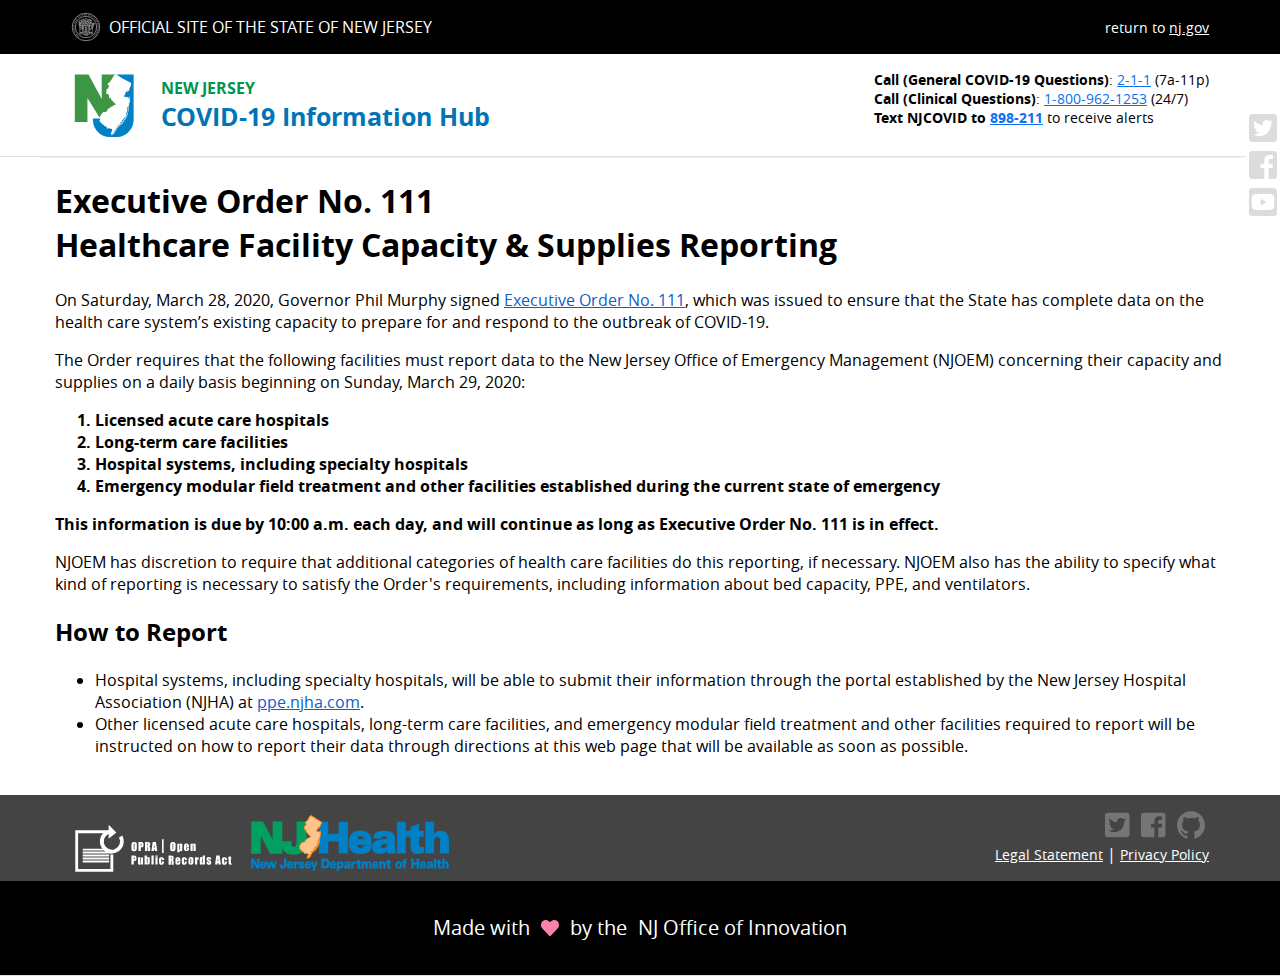
==== docs/index.html @ 1bf42540 "kill ga" ====
<!DOCTYPE html>
<html lang="en" dir="ltr">

<head>
  <meta charset="utf-8" />
  <meta http-equiv="Content-Type" content="text/html; charset=utf-8" />
  <meta http-equiv="X-UA-Compatible" content="IE=edge">
  <meta name="viewport" content="minimum-scale=1, initial-scale=1, width=device-width, shrink-to-fit=no, minimal-ui" />
  <meta name="Description"
    content="Details on Executive Order No. 111, helping ensure that complete data on the New Jersey health care system’s existing capacity to prepare for and respond to the outbreak of COVID-19." />
  <title>COVID-19 Data Reporting Requirements</title>

  <link rel="stylesheet" href="header-footer.css" />
  <style>
    @font-face {
      font-family: Open Sans;
      src: url(fonts/opensans-regular-webfont.6b75153a.woff) format("woff");
      font-weight: 400;
      font-style: normal;
    }

    @font-face {
      font-family: Open Sans;
      src: url(fonts/opensans-bold-webfont.58cd91c3.woff) format("woff");
      font-weight: 700;
      font-style: normal;
    }

    @font-face {
      font-family: Open Sans;
      src: url(fonts/opensans-semibold-webfont.0f19417c.woff) format("woff");
      font-weight: 600;
      font-style: normal;
    }

    html,
    body {
      margin: 0;
      padding: 0;
    }

    .wrapper {
      display: flex;
      flex-flow: column;
    }

    main {
      flex: 1;
      border-top: 1px solid #eee;
      font-family: "Open Sans";
    }

    main a {
      color: #0c5ecb;
    }

    .l-container {
      margin-left: auto;
      margin-right: auto;
      padding-left: 1rem;
      padding-right: 1rem;
      width: 100%;
    }

    @media (min-width: 48rem) {
      .l-container {
        width: 48rem;
        padding-left: 1rem;
        padding-right: 1rem;
      }
    }

    @media (min-width: 62rem) {
      .l-container {
        width: 62rem;
        padding-left: 1rem;
        padding-right: 1rem;
      }
    }

    @media (min-width: 75rem) {
      .l-container {
        width: 73.125rem;
        padding-left: 1rem;
        padding-right: 1rem;
      }
    }

    .state-seal {
      height: 40px;
      margin: -5px;
    }
  </style>
  <link rel="apple-touch-icon" sizes="180x180" href="/apple-touch-icon.png">
  <link rel="icon" type="image/png" sizes="32x32" href="/favicon-32x32.png">
  <link rel="icon" type="image/png" sizes="16x16" href="/favicon-16x16.png">
  <link rel="manifest" href="/site.webmanifest">
</head>

<body>

  <div class="wrapper">
    <div class="covid19-header-footer">
      <div class="Header" data-ya-scope="header">
        <div class="Header-wrapper">
          <div class="Header-topRowWrapper">
            <div class="Header-topRow l-container">
              <div class="Header-official">
                <svg class="state-seal" viewBox="0 0 48 48">
                  <path
                    d="M18.344 17.537c-.764.228-.843.946-.684 1.277.16.33 0 .57 0 .57-.737.221-.944 1.1-1.03 1.608 0 0-.153.543-.294.11-.135-.415-.177-.964-.047-1.188 0 0 .226-.046.25-.17.023-.123.129-.4-.018-.64-.147-.242-.552-.003-.732.724-.157.637-.156 1.938.375 2.805 0 0 .234.243.397-.09M16.425 21.257s.244 1.234.08 1.851"
                    fill="none" stroke="#999999" strokeWidth="0.4" strokeLinecap="round" strokeLinejoin="round"
                    strokeMiterlimit="10" />
                  <path
                    d="M16.164 22.633s-.086.58.226.946c0 0 .463.436.71-.596.084-.355.164-.608.164-.608l.114-.674c-.377-.68 0-1.03 0-1.03M18.344 17.537c.764.228.844.946.684 1.277-.16.33 0 .57 0 .57.738.221.944 1.1 1.03 1.608 0 0 .045.66.375.798 0 0-.38.402-.392.897-.013.495-.094.983-.094.983"
                    fill="none" stroke="#999999" strokeWidth="0.4" strokeLinecap="round" strokeLinejoin="round"
                    strokeMiterlimit="10" />
                  <path
                    d="M19.226 20.671s.313.29.084.856c0 0 .247.584.253.8.005.218.077.508.196.735s.284.977.274 1.163c-.01.187.032.362 0 .61-.03.249.041.495-.052.773-.093.277-.046.427-.03.644.015.217-.099.92-.099.92L18.83 24.75c-.146 1.027-2.16 2.795-2.16 2.795l-.109-.53s.127-.428.065-1.027c-.062-.6.042-.638.042-.638s.018-.621-.107-.906c-.124-.285.045-.774.045-.774"
                    fill="none" stroke="#999999" strokeWidth="0.4" strokeLinecap="round" strokeLinejoin="round"
                    strokeMiterlimit="10" />
                  <path
                    d="M16.561 24.388s.53-.398.854-.312c0 0-.073.101.06.15s.538.137.703 0 .18-.022.511 0c.332.023.418.035.564-.044.146-.08.64-.127.788.318M19.716 30.707c.208-.016.373-.184.426-.158.081.04-.13-.487-.146-.909-.016-.422-.144-2.467-.144-2.467M16.67 27.545s-.046 1.09-.109 1.511c-.062.422.157.706.157.706s-.17.584-.122.746c.049.163.544.033.698.26.154.227.73-.203 1.103-.065M17.258 22.557h2.313M19.175 19.44s-.292.886-.763 1.177c0 0-.567-.194-.97-1.14M17.711 18.954c.425.648.85.648 1.274 0M20.433 21.79s.678.053 1.14 0c.463-.053 1.17.226 1.387.38"
                    fill="none" stroke="#999999" strokeWidth="0.4" strokeLinecap="round" strokeLinejoin="round"
                    strokeMiterlimit="10" />
                  <ellipse cx="24.119" cy="18.954" rx="1.133" ry="1.093" fill="none" stroke="#999999" strokeWidth="0.4"
                    strokeLinecap="round" strokeLinejoin="round" strokeMiterlimit="10" />
                  <path
                    d="M23.52 19.882v.361s-1.117.263-1.244.517.055.553.526.58c0 0 .227.43.553.376 0 0 .688.148.764.377 0 0 .678-.35.83-.372 0 0 .51.062.582-.38.471-.028.652-.327.525-.58-.126-.255-1.243-.518-1.243-.518v-.361M25.637 17.75c-.29-.174-1.393-.821-2.836 0 0 0-.058-.719.488-1.121.546-.403.83-.738.83-.738"
                    fill="none" stroke="#999999" strokeWidth="0.4" strokeLinecap="round" strokeLinejoin="round"
                    strokeMiterlimit="10" />
                  <path
                    d="M24.487 15.661s-.364.297-.92.134l-.67.259s-.22.153-.403.096c-.182-.058-.287-.163-.383-.26-.096-.095-.096-.43.24-.622.335-.192.977-.872.977-.872l-.342-.124s.288-.115.473-.115.271-.364.271-.364l.389.22s.732-.173 1.24.383.498.201.498.201.144.23.01.355.266.613.229.939c-.038.326-.13.594.002.604l-.222.258s-.34.864.222 1.262M30.063 17.54c-.77.143-.846.77-.784 1.07.061.3.211.56 0 .852-.212.293-.518.498-.518.498s-.384.219-.486 1.278c0 0-.08.65-.387.614s-1.321-.087-1.677-.007c-.366.082-.676.248-.676.248M30.063 17.54c.77.143.845.77.784 1.07-.062.3-.212.56 0 .852.21.293.518.498.518.498s.386.208.458.38c0 0-.006.496.1.885.108.388-.953 2.53-.579 3.794 0 0-.29-.94.46-1.825s1.6-1.774 1.518-3.312l-1.5.457M29.055 20.96s-.321.395 0 .946v.51l-.697 1.04M28.357 30.729c-.18-.01-.5-.403-.66-.333 0 0-.06-.16.1-.32s.2-.19.26-.531c.06-.34.411-1.813.411-1.813"
                    fill="none" stroke="#999999" strokeWidth="0.4" strokeLinecap="round" strokeLinejoin="round"
                    strokeMiterlimit="10" />
                  <path
                    d="M28.066 21.783s.402 1.162.292 1.673c0 0-.263.53-.137.971s.156.992.156.992-.18.39.041.941c.22.55-.08.972.05 1.372 0 0 .982-.318 1.673-2.592 0 0 .1-.13.33 0 .23.128.491.098.491.098s.12.521.38.591c.261.07.411.491.411.611s.24.621.15 1.062-.17.26-.16.71-.22.612-.34 1.103c-.12.49-.26.72-.13.981s.26.46-.07.45c-.331-.01-.491-.109-.702.001-.21.11-.32-.23-.861-.06M31.108 22.455l.32.613M29.184 19.58s.155.416.922.95c0 0 .497-.146.863-.918M33.192 21.042l.381.111s.272-.312.352-.944c.08-.632.072-.744-.048-.824-.12-.08-.368-.048-.608 0s-.16.096-.512.04-.832.12-.92.328c-.088.208-.316.302-.316.302M32.95 19.45s.367.192.372.432"
                    fill="none" stroke="#999999" strokeWidth="0.4" strokeLinecap="round" strokeLinejoin="round"
                    strokeMiterlimit="10" />
                  <path
                    d="M32.478 22.379s.129.344.054.69-.648 1.406-.657 1.725c-.01.319.094.816-.047.957s-.247.263-.247.263M31.344 25.019s.079.622-.127.733M29.055 22.416s.17.081.484.039c.313-.043.241-.014.538.012.296.026 1.031-.088 1.031-.088v-.51c.321-.551 0-.946 0-.946M29.375 19.007c.446.582.904.598 1.374 0M24.1 31.085c0-.261 2.268-.923 3-1.857.733-.933.538-2.28 0-3.777-.537-1.498.419-2.605.419-2.605l-.836-.753s-1.348.547-2.564 0c0 0-1.368.647-2.603 0l-.836.753s.955 1.107.418 2.605c-.537 1.498-.733 2.844 0 3.777.733.934 3.001 1.596 3.001 1.857M20.038 22.762l.962-.205M27.049 22.423l1.25.204"
                    fill="none" stroke="#999999" strokeWidth="0.4" strokeLinecap="round" strokeLinejoin="round"
                    strokeMiterlimit="10" />
                  <g fill="none" stroke="#999999" strokeWidth="0.4" strokeLinecap="round" strokeLinejoin="round"
                    strokeMiterlimit="10">
                    <path
                      d="M27.115 15.098s-.27.5.233.562M27.013 16.497s.33.385.073.614M25.637 17.75s1.27 1.03 2.83.072c1.559-.96 1.606-2.176 2.152-1.955.53.214-.168.754.13.988" />
                    <path
                      d="M29.026 17.418s1.209-1.101.232-2.27c-.867-1.036-2.484-.278-2.484.693 0 0-.078.819.79.858.87.04.359-.883.963-.878M29.258 15.149s-.123-.463.193-.497M29.405 16.928s.209-.473-.22-.695M28.466 17.822s.27-.326.14-.663M26.698 18.196s.806.107.82 1.032c.016.924-.706 1.107-1.085.757s-.575-.072-.554.07M27.52 19.336s.144.52.686.04M27.368 19.816s-.205.18-.301-.097" />
                  </g>
                  <g fill="none" stroke="#999999" strokeWidth="0.4" strokeLinecap="round" strokeLinejoin="round"
                    strokeMiterlimit="10">
                    <path
                      d="M21.347 15.065s.269.5-.233.562M21.449 16.464s-.33.385-.073.614M22.825 17.717s-1.27 1.03-2.83.071c-1.56-.959-1.607-2.175-2.152-1.954-.53.214.167.754-.13.988" />
                    <path
                      d="M19.435 17.385s-1.208-1.101-.232-2.27c.867-1.036 2.485-.278 2.485.693 0 0 .077.819-.791.858s-.358-.883-.962-.878M19.203 15.116s.123-.463-.193-.498M19.056 16.895s-.208-.473.22-.695M19.995 17.788s-.27-.325-.14-.663M21.883 18.108s-.926.162-.94 1.087.706 1.107 1.085.757c.38-.35.576-.072.554.07M20.942 19.303s-.144.52-.686.04M21.094 19.783s.204.18.3-.097" />
                  </g>
                  <path
                    d="M23.5 32.163c-3.743-2.668-7.156-.957-7.39-.797 0 0 .183.368.44.656.258.288.361.644.361.644s2.522-1.496 5.826.588l.762-1.09zM24.78 32.163c3.743-2.668 7.156-.957 7.39-.797 0 0-.183.368-.44.656-.258.288-.361.644-.361.644s-2.522-1.496-5.826.588l-.762-1.09zM23.298 32.451a1.995 1.995 0 0 0 1.684 0"
                    fill="none" stroke="#999999" strokeWidth="0.4" strokeLinecap="round" strokeLinejoin="round"
                    strokeMiterlimit="10" />
                  <path
                    d="M22.08 32.88s-.167.893 1.269 1.217c1.436.324 3.196-.378 2.942-1.218M16.314 18.954l-.078-.574s.468-.376.624-.52c.157-.144-.125-.26-.265-.526s-.033-.398-.08-.602c-.045-.203-.373-.515-.537-.07-.164.445-.281.7-.406 1.1-.125.4-.086.946.086 1.024.289.133.597-.266.597-.266"
                    fill="none" stroke="#999999" strokeWidth="0.4" strokeLinecap="round" strokeLinejoin="round"
                    strokeMiterlimit="10" />
                  <g fill="none" stroke="#999999" strokeWidth="0.4" strokeLinecap="round" strokeLinejoin="round"
                    strokeMiterlimit="10">
                    <path d="M22.608 23.97s1.216.296 2.443.291M23.543 23.858l-.736.98h2.124s.223-1.175.843-1.43" />
                  </g>
                  <g fill="none" stroke="#999999" strokeWidth="0.4" strokeLinecap="round" strokeLinejoin="round"
                    strokeMiterlimit="10">
                    <path d="M22.608 26.305s1.216.296 2.443.291M23.543 26.193l-.736.98h2.124s.223-1.175.843-1.43" />
                  </g>
                  <g fill="none" stroke="#999999" strokeWidth="0.4" strokeLinecap="round" strokeLinejoin="round"
                    strokeMiterlimit="10">
                    <path d="M22.608 28.64s1.216.296 2.443.291M23.543 28.528l-.736.98h2.124s.223-1.175.843-1.43" />
                  </g>
                  <circle cx="24" cy="24" r="16.524" fill="none" stroke="#999999" strokeWidth="0.5"
                    strokeLinecap="round" strokeLinejoin="round" strokeMiterlimit="10" />
                  <g fill="#999999">
                    <path
                      d="M15.058 36.494l.117.086c.07.05.126.08.17.09.043.01.093 0 .148-.028a.546.546 0 0 0 .158-.129l.115.085-.292.394-1.384-1.025.291-.393.115.085c-.056.122-.079.217-.067.283.012.065.061.13.148.195l.12.088.723-.977c.047-.064.069-.116.065-.157-.003-.04-.038-.086-.107-.136l-.036-.027.084-.113.764.565-.084.114-.032-.025c-.07-.05-.124-.072-.164-.061-.04.01-.082.046-.128.108l-.724.978zM13.809 34.485l.338-.332c.057-.056.087-.105.09-.146s-.03-.094-.095-.16l.1-.098.629.64-.1.099c-.064-.065-.116-.098-.158-.1-.04 0-.092.028-.151.086l-.727.713c-.058.057-.088.106-.09.147 0 .04.032.094.097.162l-.1.098-.629-.64.101-.099c.063.063.115.096.156.097.041 0 .091-.029.15-.086l.276-.27-.496-.506-.275.27c-.057.057-.086.105-.09.146-.002.041.029.094.093.159l-.102.098-.626-.64.1-.098c.065.065.117.1.158.101s.092-.027.152-.086l.727-.712c.059-.058.089-.108.09-.149 0-.04-.033-.095-.098-.162l.1-.099.627.64-.1.099c-.063-.064-.114-.095-.155-.095-.041.001-.091.03-.149.086l-.338.332.495.505zM12.198 32.622l.345-.248c.066-.048.107-.082.121-.105s.017-.055.007-.097a.52.52 0 0 0-.088-.165.548.548 0 0 0-.179-.176.374.374 0 0 0-.203-.03.81.81 0 0 0-.235.057l-.083-.115.465-.32.92 1.277-.115.083-.018-.027c-.05-.069-.096-.104-.137-.107-.04-.002-.092.019-.154.063l-.83.597c-.063.046-.1.089-.11.128-.009.04.01.094.06.162l.018.026-.112.08-.856-1.19.347-.281.083.115a.76.76 0 0 0-.101.178c-.02.053-.025.096-.018.129s.034.08.078.141l.188.261.482-.347-.093-.13c-.045-.061-.086-.094-.124-.097-.038-.004-.092.017-.163.064l-.084-.116.474-.34.084.116-.02.012c-.04.03-.07.064-.09.104s-.005.094.044.164l.097.134zM10.707 29.67l-.128.056-.325-.738.128-.056c.036.054.07.085.102.092s.087-.006.164-.04l.33-.146.024.062c.034.076.11.197.23.363.087.118.149.222.188.31.105.239.11.469.016.686a.871.871 0 0 1-.462.47.906.906 0 0 1-.692.025.841.841 0 0 1-.503-.471.813.813 0 0 1-.038-.575.54.54 0 0 0-.185.026l-.054-.124.544-.257.056.127c-.233.198-.298.412-.196.645.061.137.158.22.292.248.133.027.319-.012.558-.118.169-.074.292-.14.37-.2a.39.39 0 0 0 .149-.214.405.405 0 0 0-.033-.267c-.038-.086-.088-.15-.15-.19s-.147-.036-.257.012l-.058.026c-.092.04-.115.123-.07.247zM9.99 27.95l.394-.104c.076-.02.126-.047.148-.08s.024-.093.003-.174l-.008-.029.136-.036.237.897-.136.036-.009-.033c-.022-.084-.051-.134-.089-.15-.037-.018-.092-.016-.167.004l-.985.26c-.076.02-.125.046-.148.08s-.024.092-.002.173l.008.034-.136.036-.178-.668-.04-.15c-.04-.147-.063-.256-.071-.328s-.003-.144.017-.22a.428.428 0 0 1 .305-.309c.198-.053.363.023.495.229.022-.07.115-.194.28-.373.127-.138.2-.232.221-.283.02-.05.024-.1.011-.15l.136-.035.138.52a3.652 3.652 0 0 1-.36.377c-.099.096-.162.161-.189.196a.189.189 0 0 0-.043.097c-.002.03.009.09.032.183zm-.15.04a.942.942 0 0 0-.099-.274.234.234 0 0 0-.13-.088.408.408 0 0 0-.205.01c-.117.031-.19.08-.221.148-.03.066-.028.168.008.302.005.018.01.04.019.068l.628-.166zM9.493 25.783l.422-.048a.564.564 0 0 0 .157-.031c.024-.013.042-.04.054-.082a.525.525 0 0 0 .003-.187.558.558 0 0 0-.07-.242.387.387 0 0 0-.162-.125.805.805 0 0 0-.233-.065l-.016-.141.562-.052.178 1.565-.14.015-.004-.031c-.01-.085-.031-.139-.066-.161-.034-.022-.09-.029-.167-.02l-1.014.114c-.078.01-.131.029-.158.06-.028.03-.037.086-.028.169l.004.031-.138.016-.165-1.457.44-.075.016.141a.696.696 0 0 0-.175.106c-.043.036-.069.07-.078.103s-.01.087-.001.162l.036.32.59-.068-.018-.159c-.008-.075-.028-.124-.06-.145-.031-.022-.09-.03-.174-.024l-.016-.142.58-.066.017.143h-.025a.3.3 0 0 0-.129.047c-.037.025-.05.08-.04.165l.018.164zM9.738 24.123l.084.034c.06.025.102.038.126.038.042 0 .07-.013.088-.04s.026-.073.027-.137l.141.003-.011.57-.141-.004c.002-.108-.088-.2-.271-.279l-1.324-.557.004-.148 1.343-.512c.133-.05.214-.097.241-.14a.234.234 0 0 0 .043-.123l.14.003-.017.854-.14-.003c.001-.077-.006-.125-.02-.143a.067.067 0 0 0-.056-.03.194.194 0 0 0-.08.022l-.04.015-.127.047-.01.53zm-.145-.058l.008-.418-.518.204.51.214zM8.779 21.918l-.022.144a.48.48 0 0 0 0 .192.226.226 0 0 0 .093.119c.051.035.114.061.188.079l-.021.141-.485-.073.258-1.704.484.074-.021.142c-.135.007-.228.031-.282.073-.052.041-.087.115-.103.222l-.022.146 1.202.182c.078.012.134.007.17-.015.033-.021.057-.075.07-.159l.007-.044.139.02-.142.941-.14-.02.006-.042c.013-.085.006-.142-.021-.172s-.08-.052-.156-.063l-1.202-.183zM10.784 19.9l-.555-.197.052-.144c.18.02.319.002.418-.053a.405.405 0 0 0 .2-.22.234.234 0 0 0-.003-.185.207.207 0 0 0-.122-.112c-.039-.014-.082-.016-.13-.004s-.114.057-.196.135a4.487 4.487 0 0 1-.335.301.48.48 0 0 1-.471.072.47.47 0 0 1-.292-.273.53.53 0 0 1-.01-.395.518.518 0 0 1 .263-.302.348.348 0 0 0-.096-.08l.05-.137.477.171-.047.135a.565.565 0 0 0-.311.042.33.33 0 0 0-.184.19.224.224 0 0 0 0 .168c.021.05.059.084.111.103.04.014.083.015.126.005a.311.311 0 0 0 .12-.067c.038-.032.11-.103.22-.213.097-.098.178-.168.242-.209a.506.506 0 0 1 .448-.047.492.492 0 0 1 .3.287c.058.14.06.283.008.43-.03.083-.077.16-.14.227s-.134.115-.209.141c.03.032.068.061.117.088l-.051.144zM10.91 17.493l.38.192a.553.553 0 0 0 .148.06c.027.003.056-.01.09-.038a.526.526 0 0 0 .106-.155c.05-.1.075-.18.075-.24a.382.382 0 0 0-.067-.193.79.79 0 0 0-.16-.183l.065-.127.498.267-.713 1.402-.126-.063.015-.029c.039-.076.05-.133.033-.17-.017-.038-.06-.074-.128-.108l-.91-.463c-.07-.036-.125-.049-.164-.039s-.079.052-.117.127l-.014.028-.123-.063.664-1.307.409.18-.065.126c-.08-.012-.149-.015-.204-.008s-.096.021-.122.044a.476.476 0 0 0-.09.134l-.146.287.53.268.072-.142c.035-.068.045-.12.03-.154-.014-.036-.058-.075-.132-.116l.065-.128.52.265-.065.128a.286.286 0 0 0-.154-.045c-.044.001-.086.04-.125.115l-.075.148zM12.035 16.233l.052.076a.442.442 0 0 0 .084.102c.034.023.066.028.095.014a.28.28 0 0 0 .099-.098l.115.08-.323.468-.116-.08c.061-.09.037-.217-.072-.382l-.795-1.196.085-.122 1.402.316c.14.032.232.037.278.016a.23.23 0 0 0 .104-.079l.116.08-.487.702-.116-.08c.044-.063.065-.106.064-.13a.068.068 0 0 0-.03-.055.195.195 0 0 0-.08-.027l-.041-.01-.132-.03-.302.435zm-.088-.128l.238-.343-.545-.117.307.46zM13.896 13.76l.42.389-1.055 1.163-.104-.095.017-.018c.058-.065.084-.116.078-.157-.007-.04-.038-.086-.095-.138l-.755-.684c-.058-.052-.108-.08-.149-.08-.04 0-.09.03-.146.092l-.017.019-.104-.095.62-.684.104.095-.023.025c-.058.064-.084.117-.078.157.007.04.038.086.095.138l.728.66c.055.05.094.079.117.088.023.01.053.007.09-.008a.474.474 0 0 0 .146-.122c.102-.112.149-.22.143-.327a.6.6 0 0 0-.124-.317l.092-.102zM14.627 12.689c-.091-.125-.145-.272-.161-.442s.014-.328.092-.471.185-.266.322-.364c.245-.178.489-.246.73-.206a.88.88 0 0 1 .588.369.852.852 0 0 1 .156.654c-.037.242-.175.45-.415.622-.164.12-.333.19-.51.211a.742.742 0 0 1-.47-.084 1.02 1.02 0 0 1-.332-.289zm.421-.322c.156.215.297.348.423.401.126.054.247.04.36-.044a.377.377 0 0 0 .174-.324c-.002-.13-.082-.305-.24-.522-.144-.199-.28-.327-.407-.383-.128-.057-.253-.041-.377.048a.355.355 0 0 0-.161.327c.008.132.084.298.228.497zM17.218 11.052l.218.417c.036.07.074.112.112.126.039.016.095.003.171-.037l.032-.016.065.125-.821.43-.065-.125.022-.012c.076-.04.118-.08.126-.12.008-.04-.005-.093-.042-.162l-.473-.904c-.036-.07-.074-.112-.112-.127-.038-.016-.094-.003-.168.035l-.027.015-.064-.123 1.278-.67.222.4-.127.066a.626.626 0 0 0-.16-.13c-.051-.028-.096-.04-.134-.036s-.09.022-.155.056l-.246.13.276.526.12-.064c.058-.03.09-.062.1-.099.01-.035-.003-.092-.038-.17l.126-.067.275.525-.126.065c-.047-.08-.088-.126-.124-.14-.036-.014-.084-.006-.143.025l-.118.061zM19.436 9.329l-.139.04c-.083.025-.141.051-.175.08s-.056.076-.067.136-.008.13.008.204l-.137.04-.139-.47 1.653-.485.138.47-.137.04c-.064-.119-.125-.194-.185-.224s-.142-.03-.245 0l-.143.042.343 1.167c.023.075.051.124.085.146.034.022.092.02.174-.004l.043-.011.04.134-.913.269-.04-.136.04-.01c.083-.025.132-.056.148-.094.015-.038.013-.094-.009-.167l-.343-1.167zM21.792 9.544l.06.47c.01.08.03.133.062.16.032.026.093.033.185.022l.017.14-.89.113-.018-.14c.09-.012.148-.033.175-.065.025-.033.033-.09.023-.173l-.128-1.01c-.01-.081-.032-.134-.064-.16-.032-.025-.094-.032-.187-.02l-.018-.14.89-.114.018.14c-.089.012-.146.033-.171.067-.026.032-.033.088-.023.17l.05.383.7-.089-.048-.382c-.01-.08-.03-.132-.062-.16-.031-.026-.092-.034-.182-.022l-.017-.14.888-.113.018.14c-.091.011-.15.033-.176.064-.026.031-.034.09-.023.174l.128 1.01c.01.08.032.134.064.16s.095.032.188.02l.018.14-.888.112-.018-.14c.088-.01.145-.033.169-.066.024-.032.031-.09.021-.17l-.06-.47-.701.09zM24.257 9.387l-.01.425c-.003.082 0 .135.01.16s.032.046.072.064a.54.54 0 0 0 .185.03c.113.002.196-.01.25-.036s.102-.074.145-.144a.79.79 0 0 0 .097-.222l.142.004-.026.564-1.573-.04.003-.14h.032c.085.002.141-.012.168-.044.027-.03.04-.085.043-.162l.026-1.02c.002-.078-.01-.133-.037-.165-.025-.032-.08-.048-.164-.05l-.031-.001.003-.139 1.466.037.014.447-.142-.004c-.023-.078-.05-.14-.08-.188s-.062-.078-.093-.092-.084-.021-.16-.023l-.32-.008-.016.594.16.004c.076.002.127-.012.153-.04.025-.028.041-.084.046-.168l.144.003-.015.584-.143-.004.002-.024a.293.293 0 0 0-.028-.134c-.02-.04-.072-.062-.158-.064l-.165-.004zM26.337 10.363l.124-.575.149.03c.004.182.04.318.107.41.066.09.148.147.244.168.071.015.133.006.184-.027a.209.209 0 0 0 .081-.266.51.51 0 0 0-.16-.176c-.17-.135-.284-.233-.342-.292s-.099-.127-.125-.205a.479.479 0 0 1-.009-.253.471.471 0 0 1 .233-.324.53.53 0 0 1 .39-.063c.144.03.255.104.335.221a.352.352 0 0 0 .065-.105l.143.031-.107.496-.139-.03c0-.115-.029-.216-.083-.302s-.125-.139-.211-.157a.224.224 0 0 0-.168.021.185.185 0 0 0-.087.124.208.208 0 0 0 .012.125c.017.042.044.08.081.112s.118.095.24.188c.11.084.19.155.239.214a.499.499 0 0 1 .106.437.487.487 0 0 1-.245.336.58.58 0 0 1-.425.064.634.634 0 0 1-.412-.298.49.49 0 0 0-.07.128l-.15-.032zM28.972 9.461l-.136-.048c-.08-.03-.144-.042-.188-.038s-.09.027-.134.07-.083.098-.114.169l-.135-.049.166-.461 1.621.582-.166.462-.135-.049c.02-.134.014-.23-.017-.29-.03-.06-.097-.108-.198-.144l-.14-.051-.41 1.144c-.027.075-.033.131-.018.17s.062.07.142.1l.042.014-.048.133-.894-.321.047-.133.038.014c.082.03.14.033.175.012.035-.02.065-.068.091-.141l.411-1.145zM30.116 11.11l-.068.061a.412.412 0 0 0-.09.098c-.018.036-.019.068-.002.096a.288.288 0 0 0 .111.085l-.064.125-.506-.26.064-.125c.096.05.22.009.369-.121l1.08-.946.132.067-.128 1.433c-.012.141-.005.234.02.277a.238.238 0 0 0 .093.093l-.064.125-.76-.39.063-.125c.07.035.115.05.139.046a.07.07 0 0 0 .05-.038.2.2 0 0 0 .016-.081l.003-.043.014-.135-.472-.241zm.116-.104l.371.19.044-.555-.415.365zM32.511 11.21l-.12-.082a.475.475 0 0 0-.171-.085c-.045-.007-.094.003-.148.034s-.105.074-.153.133l-.118-.08.278-.404 1.418.977-.277.403-.119-.081c.053-.124.072-.219.058-.285-.014-.066-.066-.13-.154-.19l-.123-.085-.69 1.002c-.044.065-.064.117-.06.159.005.04.042.084.112.133l.037.025-.08.116-.783-.54.08-.115.034.023c.07.049.126.067.165.056.04-.011.08-.05.124-.113l.69-1zM33.82 13.175l-.29.313a.56.56 0 0 0-.097.127c-.01.024-.006.056.013.095.019.04.058.088.12.145a.567.567 0 0 0 .21.138c.058.014.126.01.205-.013a.762.762 0 0 0 .218-.104l.105.097-.391.407-1.157-1.067.095-.104.023.022c.063.059.115.084.156.078s.086-.037.139-.094l.692-.75c.053-.057.08-.106.082-.147s-.03-.09-.09-.147l-.024-.021.094-.102 1.078.994-.284.345-.104-.096c.034-.075.055-.14.063-.195s.005-.098-.01-.13a.468.468 0 0 0-.104-.123l-.236-.217-.403.436.118.108c.056.052.103.077.14.072.039-.004.087-.036.147-.096l.106.097-.396.43-.106-.098a.287.287 0 0 0 .084-.136c.013-.043-.013-.094-.075-.151l-.122-.113zM35.423 14.763a.89.89 0 0 1 .444-.155.805.805 0 0 1 .47.098c.143.08.263.188.36.326.175.248.24.492.197.733a.879.879 0 0 1-.376.582.848.848 0 0 1-.656.149c-.241-.04-.447-.181-.618-.422a1.09 1.09 0 0 1-.204-.512.747.747 0 0 1 .09-.47c.08-.137.177-.247.293-.329zm.317.426c-.216.153-.352.292-.406.418s-.042.246.04.36c.084.12.191.179.322.178s.305-.078.524-.233c.2-.142.33-.276.388-.403s.044-.253-.044-.377a.355.355 0 0 0-.324-.166c-.133.007-.3.081-.5.223zM37.029 17.375l-.419.212c-.07.037-.113.074-.128.112-.015.038-.004.094.035.17l.016.033-.126.063-.42-.826.126-.063.012.022c.038.076.078.12.118.127.04.009.094-.004.163-.039l.91-.463c.07-.035.112-.072.128-.11.016-.037.004-.094-.034-.168l-.014-.028.124-.062.654 1.286-.4.217-.066-.128a.602.602 0 0 0 .132-.158.239.239 0 0 0 .037-.134.452.452 0 0 0-.054-.154l-.126-.248-.53.27.061.12c.03.057.062.091.098.1.036.01.093-.001.172-.035l.064.127-.527.268-.065-.127c.081-.046.128-.087.143-.122.014-.036.006-.084-.024-.143l-.06-.12zM38.34 19.472l-.763.21c-.123.034-.195.078-.218.132a.278.278 0 0 0-.006.186l-.135.037-.172-.623.136-.038c.014.053.04.096.077.128a.172.172 0 0 0 .11.05.598.598 0 0 0 .163-.028l.847-.233c.17-.046.232-.149.188-.307l.136-.038.155.56-.765 1.19.607-.167c.182-.051.251-.152.21-.305l.135-.037.164.597-.136.037c-.011-.042-.033-.077-.066-.108s-.069-.046-.108-.05-.093.004-.16.024l-1.274.35-.043-.157.917-1.41zM38.494 22.114l-.422.05a.542.542 0 0 0-.156.034c-.024.011-.042.039-.053.082a.507.507 0 0 0-.002.186.546.546 0 0 0 .07.242c.035.05.09.09.164.124s.153.053.234.062l.017.142-.562.056-.189-1.563.14-.017.004.031c.01.085.033.14.067.16.035.023.09.029.167.02l1.013-.123c.078-.009.131-.03.158-.06.028-.029.037-.085.027-.17l-.004-.03.137-.017.176 1.456-.44.078-.016-.14a.75.75 0 0 0 .174-.108.225.225 0 0 0 .077-.105.45.45 0 0 0 0-.16l-.038-.32-.59.071.019.16c.01.075.03.123.06.145.033.02.09.028.175.021l.017.143-.58.07-.017-.142.024-.002c.05-.006.092-.022.129-.047s.05-.08.04-.165l-.02-.164zM37.77 23.967l1.379-.363c.123-.032.196-.061.22-.088s.039-.07.041-.129l.141.006-.032.784-.14-.006c.003-.093-.024-.141-.08-.144a.427.427 0 0 0-.119.015l-.777.21 1.097.409-.008.196-1.129.39.69.221a.51.51 0 0 0 .124.027c.098.004.15-.05.154-.163l.141.005-.022.551-.14-.006a.192.192 0 0 0-.049-.136c-.035-.04-.141-.088-.32-.147l-1.221-.394.007-.199 1.173-.402-1.139-.432.008-.205zM39.058 27.145l.137.033-.218.906-.136-.034c.021-.09.022-.152.002-.188s-.072-.065-.154-.084l-1.2-.288c-.172-.042-.301-.092-.388-.15s-.149-.147-.185-.267a.821.821 0 0 1 .005-.424.684.684 0 0 1 .144-.304c.065-.07.135-.096.212-.078.054.013.092.045.115.096s.027.105.013.163a.212.212 0 0 1-.074.126.137.137 0 0 1-.123.024.177.177 0 0 1-.052-.023.104.104 0 0 0-.028-.013c-.038-.009-.064.018-.08.08a.155.155 0 0 0 .058.17c.055.043.18.088.375.135l1.313.315c.077.019.133.019.17 0 .036-.018.064-.069.084-.151l.01-.044zM37.789 28.857l-.4-.145a.586.586 0 0 0-.155-.04c-.026 0-.055.016-.084.05a.52.52 0 0 0-.086.165c-.038.106-.053.188-.045.247s.038.121.09.184a.783.783 0 0 0 .18.162l-.048.134-.527-.203.535-1.48.133.047-.011.03c-.03.08-.033.138-.012.173s.068.066.14.092l.96.348c.074.026.13.032.168.017s.072-.06.1-.14l.011-.03.13.047-.499 1.38-.427-.128.048-.134a.74.74 0 0 0 .204-.016.233.233 0 0 0 .116-.059.47.47 0 0 0 .073-.144l.109-.303-.559-.201-.054.15c-.026.071-.03.124-.011.157s.067.066.145.098l-.048.135-.55-.198.05-.135.022.009c.046.016.09.022.135.016s.081-.05.11-.13l.057-.155zM36.933 30.68l-.359-.194c-.069-.037-.124-.05-.164-.042s-.08.05-.12.125l-.014.026-.124-.066.44-.818.124.067-.016.03c-.041.076-.054.133-.038.171s.058.075.125.111l.897.483c.07.037.124.05.164.042s.08-.051.12-.124l.016-.03.124.066-.326.608-.072.138c-.073.135-.13.23-.173.288s-.097.108-.163.15a.426.426 0 0 1-.434.017c-.18-.098-.249-.266-.205-.506-.064.036-.217.064-.459.081-.187.015-.306.032-.355.056a.23.23 0 0 0-.11.101l-.124-.066.255-.475a3.66 3.66 0 0 1 .52-.029c.138-.002.228-.007.272-.014.043-.007.076-.021.098-.042s.055-.072.101-.155zm.137.072a.912.912 0 0 0-.115.268c-.006.053.005.104.035.152s.082.094.157.134c.106.057.194.071.262.043.068-.028.135-.103.201-.226.008-.016.02-.037.032-.063l-.572-.308zM35.533 31.642l.477.347-.09.123c-.167-.07-.306-.092-.416-.068a.408.408 0 0 0-.253.156.239.239 0 0 0-.05.178c.01.061.038.108.085.143a.229.229 0 0 0 .125.04.511.511 0 0 0 .225-.075c.194-.1.33-.166.406-.194a.52.52 0 0 1 .238-.032.47.47 0 0 1 .235.094c.12.087.187.202.203.344a.534.534 0 0 1-.1.384.52.52 0 0 1-.339.214c.01.03.034.064.07.103l-.086.118-.41-.298.083-.115c.106.046.21.06.31.046s.177-.058.23-.13c.038-.054.055-.108.048-.162s-.033-.097-.078-.129c-.036-.025-.075-.039-.12-.04s-.09.009-.134.03-.135.068-.27.143c-.121.066-.219.11-.292.132a.503.503 0 0 1-.442-.08c-.124-.09-.193-.21-.209-.36s.023-.29.114-.416a.65.65 0 0 1 .198-.178.541.541 0 0 1 .24-.078.473.473 0 0 0-.087-.116l.09-.124zM34.731 33.921l-.31-.29a.575.575 0 0 0-.125-.1c-.025-.01-.057-.006-.097.012a.513.513 0 0 0-.145.118c-.077.082-.123.152-.14.21s-.012.126.01.204c.023.079.057.152.102.22l-.097.104-.404-.396 1.078-1.146.103.096-.022.023c-.058.063-.085.114-.08.154.006.041.037.087.093.14l.744.7c.057.053.106.081.147.083.04.001.09-.028.147-.089l.022-.023.1.095-1.004 1.068-.342-.287.098-.104a.735.735 0 0 0 .194.066.227.227 0 0 0 .129-.008.46.46 0 0 0 .124-.104l.22-.234-.432-.406-.11.116c-.053.056-.077.103-.073.14.004.038.036.088.095.148l-.098.105-.426-.4.099-.105.016.017a.283.283 0 0 0 .119.069c.043.012.094-.013.152-.075l.113-.12zM33.273 35.147l.708.26c.111.042.188.061.23.06s.085-.021.128-.055l.089.109-.672.542-.089-.11c.073-.058.093-.107.062-.146a.3.3 0 0 0-.121-.067l-.513-.187.07.5c.006.05.022.091.047.122.047.059.114.053.2-.016l.089.11-.46.37-.089-.11a.21.21 0 0 0 .078-.14 1.43 1.43 0 0 0-.017-.318l-.077-.616-.24-.297c-.05-.062-.094-.096-.134-.104-.04-.007-.093.016-.158.069l-.02.016-.09-.11.719-.58.088.111-.021.018c-.068.053-.101.101-.101.142 0 .041.024.091.072.152l.222.275z" />
                  </g>
                  <circle cx="24" cy="24" r="12.818" fill="none" stroke="#999999" strokeWidth="0.5"
                    strokeLinecap="round" strokeLinejoin="round" strokeMiterlimit="10" />
                </svg>
                <span class="Header-stateSealPhrase">Official Site of the State Of New Jersey</span></div>
              <div class="Header-linkSide Text--small">Return to <a class="Link--secondary Header-link"
                  href="https://nj.gov/" data-ya-track="njgovslashhelp#">nj.gov</a></div>
            </div>
          </div>
          <div class="Header-bottomRow l-container"><a class="Header-logo" href="https://covid19.nj.gov/"
              data-ya-track="covidhub"><img class="Header-stateLogo" src="images/nj_media_image.35a37698.svg" alt="">
              <div class="Header-stateLogoPhrase">
                <div class="Header-stateLogoPhrase--name">New Jersey</div>
                <div class="Header-stateLogoPhrase--info Text--large">COVID-19 Information Hub</div>
              </div>
            </a>
            <div class="Header-right Text--small">
              <p><strong class="Text--bold">Call (General COVID-19 Questions)</strong>: <a href="tel://+211"
                  data-ya-track="covidquestions" class="Link--secondary">2-1-1</a> (7a-11p)</p>
              <p><strong class="Text--bold">Call (Clinical Questions)</strong>: <a href="tel://+18009621253"
                  data-ya-track="clinicalquestions" class="Link--secondary">1-800-962-1253</a> (24/7)</p>
              <p><strong class="Text--bold">Text NJCOVID to <a href="sms:+898211?&amp;body=NJCOVID"
                    data-ya-track="alerts" class="Link--secondary">898-211</a></strong> to receive alerts</p>
            </div>
          </div>
          <div class="Header-social">
            <div class="Header-socialCloser" id="js-social-closer" data-ya-track="socialcloser"></div><a
              href="https://twitter.com/NJGov" class="Header-socialLink twitter" target="_blank" data-ya-track="twitter"
              rel="nofollow noopener noreferrer"><svg class="svg-inline--fa fa-twitter-square fa-w-14 fa-2x nj-gray"
                aria-hidden="true" data-prefix="fab" data-icon="twitter-square" role="img"
                xmlns="http://www.w3.org/2000/svg" viewBox="0 0 448 512" data-fa-i2svg="">
                <path fill="currentColor"
                  d="M400 32H48C21.5 32 0 53.5 0 80v352c0 26.5 21.5 48 48 48h352c26.5 0 48-21.5 48-48V80c0-26.5-21.5-48-48-48zm-48.9 158.8c.2 2.8.2 5.7.2 8.5 0 86.7-66 186.6-186.6 186.6-37.2 0-71.7-10.8-100.7-29.4 5.3.6 10.4.8 15.8.8 30.7 0 58.9-10.4 81.4-28-28.8-.6-53-19.5-61.3-45.5 10.1 1.5 19.2 1.5 29.6-1.2-30-6.1-52.5-32.5-52.5-64.4v-.8c8.7 4.9 18.9 7.9 29.6 8.3a65.447 65.447 0 0 1-29.2-54.6c0-12.2 3.2-23.4 8.9-33.1 32.3 39.8 80.8 65.8 135.2 68.6-9.3-44.5 24-80.6 64-80.6 18.9 0 35.9 7.9 47.9 20.7 14.8-2.8 29-8.3 41.6-15.8-4.9 15.2-15.2 28-28.8 36.1 13.2-1.4 26-5.1 37.8-10.2-8.9 13.1-20.1 24.7-32.9 34z">
                </path>
              </svg><span class="sr-only wcag-new-tab-hover"> Link Opens in New Tab</span></a><a
              href="http://www.facebook.com/NJGov" class="Header-socialLink facebook" target="_blank"
              data-ya-track="facebook" rel="nofollow noopener noreferrer"><svg
                class="svg-inline--fa fa-facebook-square fa-w-14 fa-2x nj-gray" aria-hidden="true" data-prefix="fab"
                data-icon="facebook-square" role="img" xmlns="http://www.w3.org/2000/svg" viewBox="0 0 448 512"
                data-fa-i2svg="">
                <path fill="currentColor"
                  d="M448 80v352c0 26.5-21.5 48-48 48h-85.3V302.8h60.6l8.7-67.6h-69.3V192c0-19.6 5.4-32.9 33.5-32.9H384V98.7c-6.2-.8-27.4-2.7-52.2-2.7-51.6 0-87 31.5-87 89.4v49.9H184v67.6h60.9V480H48c-26.5 0-48-21.5-48-48V80c0-26.5 21.5-48 48-48h352c26.5 0 48 21.5 48 48z">
                </path>
              </svg><span class="sr-only wcag-new-tab-hover"> Link Opens in New Tab</span></a><a
              href="https://www.youtube.com/user/NewJerseyGovernment" class="Header-socialLink youtube" target="_blank"
              data-ya-track="youtube" rel="nofollow noopener noreferrer"><svg
                class="svg-inline--fa fa-youtube-square fa-w-14 fa-2x nj-gray" aria-hidden="true" data-prefix="fab"
                data-icon="youtube-square" role="img" xmlns="http://www.w3.org/2000/svg" viewBox="0 0 448 512"
                data-fa-i2svg="">
                <path fill="currentColor"
                  d="M186.8 202.1l95.2 54.1-95.2 54.1V202.1zM448 80v352c0 26.5-21.5 48-48 48H48c-26.5 0-48-21.5-48-48V80c0-26.5 21.5-48 48-48h352c26.5 0 48 21.5 48 48zm-42 176.3s0-59.6-7.6-88.2c-4.2-15.8-16.5-28.2-32.2-32.4C337.9 128 224 128 224 128s-113.9 0-142.2 7.7c-15.7 4.2-28 16.6-32.2 32.4-7.6 28.5-7.6 88.2-7.6 88.2s0 59.6 7.6 88.2c4.2 15.8 16.5 27.7 32.2 31.9C110.1 384 224 384 224 384s113.9 0 142.2-7.7c15.7-4.2 28-16.1 32.2-31.9 7.6-28.5 7.6-88.1 7.6-88.1z">
                </path>
              </svg><span class="sr-only wcag-new-tab-hover"> Link Opens in New Tab</span></a>
          </div>
        </div>
      </div>
    </div>

    <main class="l-container">
      <h1>
        Executive Order No. 111
        <br />
        Healthcare Facility Capacity & Supplies Reporting
      </h1>
      <p>
        On Saturday, March 28, 2020, Governor Phil Murphy signed <a
          href="https://nj.gov/infobank/eo/056murphy/pdf/EO-111.pdf">Executive Order No. 111</a>, which was issued to
        ensure that the State has complete data on the health care system’s existing capacity to prepare for and respond
        to the outbreak of COVID-19.
      </p>
      <p>
        The Order requires that the following facilities must report data to the New Jersey Office of Emergency
        Management (NJOEM) concerning their capacity and supplies on a daily basis beginning on Sunday, March 29, 2020:
      </p>
      <ol style="font-weight: bold;">
        <li>Licensed acute care hospitals</li>
        <li>Long-term care facilities</li>
        <li>Hospital systems, including specialty hospitals</li>
        <li>Emergency modular field treatment and other facilities established during the current state of emergency
        </li>
      </ol>
      <p style="font-weight: bold;">
        This information is due by 10:00 a.m. each day, and will continue as long as Executive Order No. 111 is in
        effect.
      </p>
      <p>
        NJOEM has discretion to require that additional categories of health care facilities do this reporting, if
        necessary. NJOEM also has the ability to specify what kind of reporting is necessary to satisfy the Order's
        requirements, including information about bed capacity, PPE, and ventilators.
      </p>
      <h2>How to Report</h2>
      <ul>
        <li>
          Hospital systems, including specialty hospitals, will be able to submit their information through the portal
          established by the New Jersey Hospital Association (NJHA) at <a href="https://ppe.njha.com">ppe.njha.com</a>.
        </li>
        <li>
          Other licensed acute care hospitals, long-term care facilities, and emergency modular field treatment and other
          facilities required to report will be instructed on how to report their data through directions at this web page
          that will be available as soon as possible.
        </li>
      </ul>
      <br />
    </main>

    <div class="covid19-header-footer">
      <footer class="Footer" data-ya-scope="footer">
        <div class="Footer-top">
          <div class="Footer-container l-container">
            <div class="Footer-section Footer-section--left"><a href="https://nj.gov/opra/" target="_blank"
                data-ya-track="opra" rel="nofollow noopener noreferrer"><img class="Footer-image" src="images/opra.svg"
                  alt="Open Public Records Act"><span class="sr-only wcag-new-tab-hover">
                  Link Opens in New Tab</span></a><a class="Footer-stateHealthLogoWrapper"
                href="https://www.nj.gov/health/" target="_blank" data-ya-track="njgovslashhelp#"
                rel="nofollow noopener noreferrer"><img class="Footer-stateHealthLogo" src="images/NJDOH.264cbfe8.svg"
                  alt="New Jersey Department of Health"><span class="sr-only wcag-new-tab-hover"> Link Opens in New
                  Tab</span></a></div>
            <div class="Footer-section Footer-section--right">
              <div class="Footer-social"><a href="https://twitter.com/NJGov" class="Footer-socialLink twitter"
                  target="_blank" data-ya-track="twitter" rel="nofollow noopener noreferrer"><span
                    class="sr-only">Twitter</span><svg class="svg-inline--fa fa-twitter-square fa-w-14 fa-2x nj-gray"
                    aria-hidden="true" data-prefix="fab" data-icon="twitter-square" role="img"
                    xmlns="http://www.w3.org/2000/svg" viewBox="0 0 448 512" data-fa-i2svg="">
                    <path fill="currentColor"
                      d="M400 32H48C21.5 32 0 53.5 0 80v352c0 26.5 21.5 48 48 48h352c26.5 0 48-21.5 48-48V80c0-26.5-21.5-48-48-48zm-48.9 158.8c.2 2.8.2 5.7.2 8.5 0 86.7-66 186.6-186.6 186.6-37.2 0-71.7-10.8-100.7-29.4 5.3.6 10.4.8 15.8.8 30.7 0 58.9-10.4 81.4-28-28.8-.6-53-19.5-61.3-45.5 10.1 1.5 19.2 1.5 29.6-1.2-30-6.1-52.5-32.5-52.5-64.4v-.8c8.7 4.9 18.9 7.9 29.6 8.3a65.447 65.447 0 0 1-29.2-54.6c0-12.2 3.2-23.4 8.9-33.1 32.3 39.8 80.8 65.8 135.2 68.6-9.3-44.5 24-80.6 64-80.6 18.9 0 35.9 7.9 47.9 20.7 14.8-2.8 29-8.3 41.6-15.8-4.9 15.2-15.2 28-28.8 36.1 13.2-1.4 26-5.1 37.8-10.2-8.9 13.1-20.1 24.7-32.9 34z">
                    </path>
                  </svg><span class="sr-only wcag-new-tab-hover"> Link Opens in New Tab</span></a><a
                  href="http://www.facebook.com/NJGov" class="Footer-socialLink facebook" target="_blank"
                  data-ya-track="facebook" rel="nofollow noopener noreferrer"><span class="sr-only">Facebook</span><svg
                    class="svg-inline--fa fa-facebook-square fa-w-14 fa-2x nj-gray" aria-hidden="true" data-prefix="fab"
                    data-icon="facebook-square" role="img" xmlns="http://www.w3.org/2000/svg" viewBox="0 0 448 512"
                    data-fa-i2svg="">
                    <path fill="currentColor"
                      d="M448 80v352c0 26.5-21.5 48-48 48h-85.3V302.8h60.6l8.7-67.6h-69.3V192c0-19.6 5.4-32.9 33.5-32.9H384V98.7c-6.2-.8-27.4-2.7-52.2-2.7-51.6 0-87 31.5-87 89.4v49.9H184v67.6h60.9V480H48c-26.5 0-48-21.5-48-48V80c0-26.5 21.5-48 48-48h352c26.5 0 48 21.5 48 48z">
                    </path>
                  </svg><span class="sr-only wcag-new-tab-hover"> Link Opens in New Tab</span></a><a
                  href="https://github.com/newjersey/join" class="Footer-socialLink github" target="_blank"
                  data-ya-track="github" rel="nofollow noopener noreferrer"><span class="sr-only">New Jersey Office of
                    Innovation + Lab</span><svg aria-hidden="true" viewBox="0 0 24 24"
                    xmlns="http://www.w3.org/2000/svg" fill="currentColor">
                    <path
                      d="M12 .297c-6.63 0-12 5.373-12 12 0 5.303 3.438 9.8 8.205 11.385.6.113.82-.258.82-.577 0-.285-.01-1.04-.015-2.04-3.338.724-4.042-1.61-4.042-1.61C4.422 18.07 3.633 17.7 3.633 17.7c-1.087-.744.084-.729.084-.729 1.205.084 1.838 1.236 1.838 1.236 1.07 1.835 2.809 1.305 3.495.998.108-.776.417-1.305.76-1.605-2.665-.3-5.466-1.332-5.466-5.93 0-1.31.465-2.38 1.235-3.22-.135-.303-.54-1.523.105-3.176 0 0 1.005-.322 3.3 1.23.96-.267 1.98-.399 3-.405 1.02.006 2.04.138 3 .405 2.28-1.552 3.285-1.23 3.285-1.23.645 1.653.24 2.873.12 3.176.765.84 1.23 1.91 1.23 3.22 0 4.61-2.805 5.625-5.475 5.92.42.36.81 1.096.81 2.22 0 1.606-.015 2.896-.015 3.286 0 .315.21.69.825.57C20.565 22.092 24 17.592 24 12.297c0-6.627-5.373-12-12-12">
                    </path>
                  </svg><span class="sr-only wcag-new-tab-hover"> Link Opens in New Tab</span></a></div>
              <div class="Footer-legal"><a href="https://www.nj.gov/nj/legal.html"
                  class="Footer-link Link--plain Link--underlined" target="_blank" data-ya-track="legal"
                  rel="nofollow noopener noreferrer">Legal Statement<span class="sr-only wcag-new-tab-hover"> Link Opens
                    in New Tab</span></a> <span aria-hidden="true">|</span> <a href="https://www.nj.gov/nj/privacy.html"
                  class="Footer-link Link--plain Link--underlined" data-ya-track="privacy" target="_blank"
                  rel="nofollow noopener noreferrer">Privacy Policy<span class="sr-only wcag-new-tab-hover"> Link Opens
                    in
                    New Tab</span></a></div>
            </div>
          </div>
        </div>
        <div class="Footer-attribution">
          <div class="l-container">
            <div class="Footer-attributionContent"><span class="Footer-attributionLine">Made with</span> <img
                src="images/heart.e34d07f4.svg"
                class="Footer-attributionIcon Footer-attributionIcon--heart Footer-attributionLine" alt="Love"> <span
                class="Footer-attributionLine">by the</span> <a
                class="Link Link--plain Footer-attributionLink Footer-attributionLine" data-ya-track="njooi"
                href="https://innovation.nj.gov/" target="_blank" rel="nofollow noopener noreferrer">NJ Office of
                Innovation<span class="sr-only wcag-new-tab-hover"> Link Opens in New Tab</span></a></div>
          </div>
        </div>
      </footer>
    </div>
  </div>
</body>

</html>
---- docs/header-footer.css ----
@font-face {
	font-family: Open Sans;
	src: url(fonts/opensans-regular-webfont.6b75153a.woff) format("woff");
	font-weight: 400;
	font-style: normal;
}

@font-face {
	font-family: Open Sans;
  src: url(fonts/opensans-bold-webfont.58cd91c3.woff) format("woff");
  font-weight: 700;
  font-style: normal;
}

@font-face {
	font-family: Open Sans;
  src: url(fonts/opensans-semibold-webfont.0f19417c.woff) format("woff");
  font-weight: 600;
  font-style: normal;
}

.covid19-header-footer {
  font-family: "Open Sans" !important;
  border-bottom: 1px solid #e0e0e0;
}

.covid19-header-footer :focus {
	outline: none;
}

.covid19-header-footer input[type=checkbox]:focus {
	outline: .0625rem solid #000;
}

.covid19-header-footer body {
	-webkit-font-smoothing: antialiased;
	-moz-osx-font-smoothing: grayscale;
}

.covid19-header-footer .yxt-GeoLocationFilter,
.covid19-header-footer .yxt-SearchBar {
	width: 100%;
	height: 3.1875rem;
	margin-bottom: 0;
}

.covid19-header-footer .yxt-GeoLocationFilter button[class*=yxt-],
.covid19-header-footer .yxt-GeoLocationFilter input[class*=yxt-],
.covid19-header-footer .yxt-SearchBar button[class*=yxt-],
.covid19-header-footer .yxt-SearchBar input[class*=yxt-] {
	-webkit-appearance: none;
	-moz-appearance: none;
	appearance: none;
}

.covid19-header-footer .yxt-GeoLocationFilter-container,
.covid19-header-footer .yxt-SearchBar-container {
	position: relative;
	overflow: hidden;
	z-index: 1;
	background-color: #fff;
}

@media (min-width: 48rem) {
	.covid19-header-footer .yxt-GeoLocationFilter-container,
  .covid19-header-footer .yxt-SearchBar-container {
		border-radius: .4rem;
		border: .0625rem solid #dcdcdc;
	}
}

.covid19-header-footer .yxt-GeoLocationFilter-container:focus-within,
.covid19-header-footer .yxt-GeoLocationFilter-container:hover,
.covid19-header-footer .yxt-SearchBar-container:focus-within,
.covid19-header-footer .yxt-SearchBar-container:hover {
	-webkit-box-shadow: 0 0 0.625rem 0 rgba(0, 0, 0, 0.1);
	box-shadow: 0 0 0.625rem 0 rgba(0, 0, 0, 0.1);
}

.covid19-header-footer .yxt-GeoLocationFilter-form,
.covid19-header-footer .yxt-SearchBar-form {
	display: -webkit-box;
	display: -ms-flexbox;
	display: flex;
	margin: 0;
}

.covid19-header-footer .yxt-GeoLocationFilter-input,
.covid19-header-footer .yxt-SearchBar-input {
	font-family: system-ui, Segoe UI, Roboto, Oxygen-Sans, Ubuntu, Cantarell, Helvetica Neue, sans-serif;
	font-size: 1rem;
	line-height: 1.5;
	font-weight: 400;
	font-style: normal;
	color: #212121;
	border: none;
	background-color: transparent;
	-webkit-box-flex: 1;
	-ms-flex-positive: 1;
	flex-grow: 1;
	padding: .5rem 1rem;
}

.covid19-header-footer .yxt-GeoLocationFilter-input::-ms-clear,
.covid19-header-footer .yxt-SearchBar-input::-ms-clear {
	display: none;
	padding: 0;
	margin: 0;
}

.covid19-header-footer .yxt-GeoLocationFilter-clear,
.covid19-header-footer .yxt-SearchBar-clear {
	padding-left: .5rem;
	padding-right: .5rem;
}

.covid19-header-footer .yxt-GeoLocationFilter-button,
.covid19-header-footer .yxt-SearchBar-button {
	padding-left: 1rem;
	padding-right: 1rem;
}

.covid19-header-footer .yxt-GeoLocationFilter-button,
.covid19-header-footer .yxt-GeoLocationFilter-clear,
.covid19-header-footer .yxt-SearchBar-button,
.covid19-header-footer .yxt-SearchBar-clear {
	display: -webkit-box;
	display: -ms-flexbox;
	display: flex;
	font: inherit;
	padding-top: .5rem;
	padding-bottom: .5rem;
	background-color: #fff;
	color: #757575;
	cursor: pointer;
	border: none;
}

.covid19-header-footer .yxt-GeoLocationFilter-button:focus,
.covid19-header-footer .yxt-GeoLocationFilter-clear:focus,
.covid19-header-footer .yxt-SearchBar-button:focus,
.covid19-header-footer .yxt-SearchBar-clear:focus {
	background-color: #e9e9e9;
}

.covid19-header-footer .yxt-GeoLocationFilter--hidden,
.covid19-header-footer .yxt-SearchBar--hidden {
	display: none;
}

.covid19-header-footer .yxt-GeoLocationFilter-button:focus,
.covid19-header-footer .yxt-GeoLocationFilter-input:focus,
.covid19-header-footer .yxt-SearchBar-button:focus,
.covid19-header-footer .yxt-SearchBar-input:focus {
	outline: none;
}

.covid19-header-footer .yxt-GeoLocationFilter-label,
.covid19-header-footer .yxt-SearchBar-label {
	position: absolute;
	width: .0625rem;
	height: .0625rem;
	padding: 0;
	margin: -.0625rem;
	overflow: hidden;
	clip: rect(0, 0, 0, 0);
	border: 0;
}

.covid19-header-footer .yxt-SearchBar-title {
	font-family: system-ui, Segoe UI, Roboto, Oxygen-Sans, Ubuntu, Cantarell, Helvetica Neue, sans-serif;
	font-size: 1.25rem;
	line-height: 1.4;
	font-weight: 600;
	font-style: normal;
	color: #212121;
	margin-bottom: 1rem;
}

@media (max-width: 47.9375rem) {
	.covid19-header-footer .yxt-SearchBar-title {
		margin-left: 1rem;
	}
}

.covid19-header-footer .yxt-GeoLocationFilter-title {
	position: absolute;
	width: .0625rem;
	height: .0625rem;
	padding: 0;
	margin: -.0625rem;
	overflow: hidden;
	clip: rect(0, 0, 0, 0);
	border: 0;
}

.covid19-header-footer .Icon {
	display: -webkit-inline-box;
	display: -ms-inline-flexbox;
	display: inline-flex;
	-webkit-box-align: center;
	-ms-flex-align: center;
	align-items: center;
	-webkit-box-pack: center;
	-ms-flex-pack: center;
	justify-content: center;
}

.covid19-header-footer .Icon svg {
	height: 1em;
	width: 1em;
	fill: currentColor;
}

.covid19-header-footer .Icon-image {
	width: 1em;
	height: 1em;
	-o-object-fit: contain;
	object-fit: contain;
}

.covid19-header-footer .yxt-Nav-container {
	position: relative;
	border-bottom: .125rem solid #dcdcdc;
}

.covid19-header-footer .yxt-Nav-container,
.covid19-header-footer .yxt-Nav-expanded {
	display: -webkit-box;
	display: -ms-flexbox;
	display: flex;
	-webkit-box-pack: start;
	-ms-flex-pack: start;
	justify-content: flex-start;
}

.covid19-header-footer .yxt-Nav-expanded {
	white-space: nowrap;
	margin: 0;
	padding: 0;
	list-style-type: none;
}

.covid19-header-footer .yxt-Nav-item {
	font-family: system-ui, Segoe UI, Roboto, Oxygen-Sans, Ubuntu, Cantarell, Helvetica Neue, sans-serif;
	font-size: .875rem;
	line-height: 1.4;
	font-weight: 600;
	font-style: normal;
	color: #212121;
	padding: .375rem 1rem;
	text-transform: uppercase;
	display: -webkit-box;
	display: -ms-flexbox;
	display: flex;
	-webkit-box-align: center;
	-ms-flex-align: center;
	align-items: center;
	text-decoration: none;
}

.covid19-header-footer .yxt-Nav-item:hover {
	color: #0f70f0;
}

@media (hover: none) {
	.covid19-header-footer .yxt-Nav-item:hover {
		color: #212121;
	}
}

.covid19-header-footer .yxt-Nav-item:focus {
	background-color: #e9e9e9;
	color: #212121;
}

.covid19-header-footer .yxt-Nav-item:not(:last-child) {
	-ms-flex-negative: 0;
	flex-shrink: 0;
}

.covid19-header-footer .yxt-Nav-item--more {
	position: absolute;
	visibility: hidden;
}

.covid19-header-footer .yxt-Nav-item.is-active {
	color: #0f70f0;
	border-bottom: .125rem solid #0f70f0;
	font-weight: 600;
	margin-bottom: -.125rem;
}

.covid19-header-footer .yxt-Nav-moreContainer {
	margin-left: auto;
	position: relative;
}

.covid19-header-footer .yxt-Nav-more {
	position: relative;
	overflow: visible;
	border: none;
	background: transparent;
}

.covid19-header-footer .yxt-Nav-more,
.covid19-header-footer .yxt-Nav-moreTextWrapper {
	display: -webkit-box;
	display: -ms-flexbox;
	display: flex;
	-webkit-box-align: center;
	-ms-flex-align: center;
	align-items: center;
}

.covid19-header-footer .yxt-Nav-moreIcon {
	display: -webkit-box;
	display: -ms-flexbox;
	display: flex;
	margin-top: .0625rem;
	margin-right: .4375rem;
}

.covid19-header-footer .yxt-Nav-moreIcon .Icon--kabob {
	height: .6875rem;
	width: .1875rem;
	margin-top: .0625rem;
}

.covid19-header-footer .yxt-Nav-static {
	overflow: auto;
}

.covid19-header-footer .yxt-Nav-static::-webkit-scrollbar {
	display: none;
}

.covid19-header-footer .yxt-Nav-modal {
	white-space: nowrap;
	display: none;
	position: absolute;
	background-color: #fff;
	-webkit-box-shadow: 0 0.125rem 0.625rem 0 rgba(0, 0, 0, 0.2);
	box-shadow: 0 0.125rem 0.625rem 0 rgba(0, 0, 0, 0.2);
	border-radius: .5rem;
	top: 1.875rem;
	right: 0;
	z-index: 2;
	list-style-type: none;
	margin: 0;
	padding: 0;
	width: 15.625rem;
	word-break: break-all;
	white-space: normal;
}

.covid19-header-footer .yxt-Nav-modal.is-active {
	display: block;
}

.covid19-header-footer .yxt-Nav-dropDownItem {
	font-family: system-ui, Segoe UI, Roboto, Oxygen-Sans, Ubuntu, Cantarell, Helvetica Neue, sans-serif;
	font-size: .8125rem;
	line-height: 1.2;
	font-weight: 600;
	font-style: normal;
	color: #212121;
	display: block;
	padding: .375rem 1rem .25rem;
	text-align: left;
}

.covid19-header-footer .yxt-Nav-dropDownItem:focus,
.covid19-header-footer .yxt-Nav-dropDownItem:hover {
	color: #212121;
	background-color: #eeeff0;
}

.covid19-header-footer .yxt-DirectAnswer-title {
	padding: .5rem 1rem;
	display: -webkit-box;
	display: -ms-flexbox;
	display: flex;
	-webkit-box-align: center;
	-ms-flex-align: center;
	align-items: center;
	background-color: #0f70f0;
	border: .0625rem solid #e9e9e9;
	font-size: .875rem;
	line-height: 1;
	font-weight: 400;
}

.covid19-header-footer .yxt-DirectAnswer-title,
.covid19-header-footer .yxt-DirectAnswer-titleText {
	font-family: system-ui, Segoe UI, Roboto, Oxygen-Sans, Ubuntu, Cantarell, Helvetica Neue, sans-serif;
	font-style: normal;
	color: #fff;
}

.covid19-header-footer .yxt-DirectAnswer-titleText {
	margin: 0;
	font-size: 1rem;
	line-height: 1.5;
	font-weight: 600;
}

.covid19-header-footer .yxt-DirectAnswer-titleIconWrapper {
	display: -webkit-box;
	display: -ms-flexbox;
	display: flex;
	margin-right: .5rem;
	height: 1.125rem;
}

.covid19-header-footer .yxt-DirectAnswer-entityName {
	text-transform: uppercase;
}

.covid19-header-footer .yxt-DirectAnswer-iconWrapper {
	margin-right: .75rem;
	display: -webkit-inline-box;
	display: -ms-inline-flexbox;
	display: inline-flex;
}

.covid19-header-footer .yxt-DirectAnswer-content {
	display: -webkit-box;
	display: -ms-flexbox;
	display: flex;
	-webkit-box-orient: vertical;
	-webkit-box-direction: normal;
	-ms-flex-direction: column;
	flex-direction: column;
	-webkit-box-pack: justify;
	-ms-flex-pack: justify;
	justify-content: space-between;
	padding: 1rem;
	background-color: #fff;
	border-left: .0625rem solid #e9e9e9;
	border-right: .0625rem solid #e9e9e9;
}

.covid19-header-footer .yxt-DirectAnswer-footerWrapper {
	background-color: #fafafa;
}

.covid19-header-footer .yxt-DirectAnswer-footer {
	display: -webkit-box;
	display: -ms-flexbox;
	display: flex;
	-webkit-box-pack: end;
	-ms-flex-pack: end;
	justify-content: flex-end;
	height: 1.5rem;
	-webkit-box-align: center;
	-ms-flex-align: center;
	align-items: center;
	padding: .625rem 1rem;
	border: .0625rem solid #e9e9e9;
}

.covid19-header-footer .yxt-DirectAnswer-footerText {
	margin-right: 1rem;
	font-family: system-ui, Segoe UI, Roboto, Oxygen-Sans, Ubuntu, Cantarell, Helvetica Neue, sans-serif;
	font-size: .875rem;
	line-height: 1.4;
	font-weight: 400;
	font-style: normal;
	color: #757575;
	font-style: italic;
}

.covid19-header-footer .yxt-DirectAnswer-thumbs {
	display: -webkit-box;
	display: -ms-flexbox;
	display: flex;
	margin: 0;
}

.covid19-header-footer .yxt-DirectAnswer-thumbUpIcon {
	-webkit-transform: rotate(180deg);
	transform: rotate(180deg);
}

.covid19-header-footer .yxt-DirectAnswer-thumbDownIcon,
.covid19-header-footer .yxt-DirectAnswer-thumbUpIcon {
	display: -webkit-inline-box;
	display: -ms-inline-flexbox;
	display: inline-flex;
	color: #757575;
}

.covid19-header-footer .yxt-DirectAnswer-thumb {
	display: -webkit-box;
	display: -ms-flexbox;
	display: flex;
	-ms-flex-negative: 0;
	flex-shrink: 0;
	cursor: pointer;
	font-size: 1.5rem;
}

.covid19-header-footer .yxt-DirectAnswer-thumb + .yxt-DirectAnswer-thumb {
	margin-left: .625rem;
}

.covid19-header-footer .yxt-DirectAnswer-fieldValue {
	font-family: system-ui, Segoe UI, Roboto, Oxygen-Sans, Ubuntu, Cantarell, Helvetica Neue, sans-serif;
	font-size: 1.25rem;
	line-height: 1.4;
	font-weight: 600;
	font-style: normal;
	color: #212121;
	display: -webkit-box;
	display: -ms-flexbox;
	display: flex;
	-webkit-box-orient: vertical;
	-webkit-box-direction: normal;
	-ms-flex-direction: column;
	flex-direction: column;
	-webkit-box-align: start;
	-ms-flex-align: start;
	align-items: flex-start;
}

.covid19-header-footer .yxt-DirectAnswer-fieldValueLink {
	font-weight: 600;
}

.covid19-header-footer .yxt-DirectAnswer-fieldValueLink:link,
.covid19-header-footer .yxt-DirectAnswer-fieldValueLink:visited {
	color: #0f70f0;
	text-decoration: none;
}

.covid19-header-footer .yxt-DirectAnswer-fieldValueLink:active,
.covid19-header-footer .yxt-DirectAnswer-fieldValueLink:focus,
.covid19-header-footer .yxt-DirectAnswer-fieldValueLink:hover {
	color: #0f70f0;
	text-decoration: underline;
}

.covid19-header-footer .yxt-DirectAnswer-feedback {
	display: none;
}

.covid19-header-footer .yxt-DirectAnswer-viewMore {
	font-family: system-ui, Segoe UI, Roboto, Oxygen-Sans, Ubuntu, Cantarell, Helvetica Neue, sans-serif;
	font-size: .875rem;
	line-height: 1.7;
	font-weight: 600;
	font-style: normal;
	color: #212121;
	display: -webkit-inline-box;
	display: -ms-inline-flexbox;
	display: inline-flex;
	-webkit-box-align: center;
	-ms-flex-align: center;
	align-items: center;
}

.covid19-header-footer .yxt-DirectAnswer-viewMore:link,
.covid19-header-footer .yxt-DirectAnswer-viewMore:visited {
	color: #0f70f0;
	text-decoration: none;
}

.covid19-header-footer .yxt-DirectAnswer-viewMore:active,
.covid19-header-footer .yxt-DirectAnswer-viewMore:focus,
.covid19-header-footer .yxt-DirectAnswer-viewMore:hover {
	color: #0f70f0;
	text-decoration: underline;
}

.covid19-header-footer .yxt-DirectAnswer-viewMoreIcon {
	margin-left: .25rem;
}

.covid19-header-footer .yxt-Results {
	border: .0625rem solid #e9e9e9;
}

.covid19-header-footer .yxt-Results + .yxt-Results {
	margin-top: 1rem;
}

.covid19-header-footer .yxt-Results-titleBar {
	-webkit-box-pack: justify;
	-ms-flex-pack: justify;
	justify-content: space-between;
	padding: .5rem 1rem;
	background-color: #fafafa;
	border-bottom: .0625rem solid #e9e9e9;
}

.covid19-header-footer .yxt-Results-left,
.covid19-header-footer .yxt-Results-titleBar {
	display: -webkit-box;
	display: -ms-flexbox;
	display: flex;
}

.covid19-header-footer .yxt-Results-left {
	-webkit-box-align: center;
	-ms-flex-align: center;
	align-items: center;
}

.covid19-header-footer .yxt-Results-titleIconWrapper {
	display: -webkit-box;
	display: -ms-flexbox;
	display: flex;
	margin-right: .5rem;
}

.covid19-header-footer .yxt-Results-title {
	font-size: 1rem;
	line-height: 1.5;
	font-weight: 700;
	text-transform: uppercase;
}

.covid19-header-footer .yxt-Results-title,
.covid19-header-footer .yxt-Results-viewAllLink {
	font-family: system-ui, Segoe UI, Roboto, Oxygen-Sans, Ubuntu, Cantarell, Helvetica Neue, sans-serif;
	font-style: normal;
	color: #212121;
}

.covid19-header-footer .yxt-Results-viewAllLink {
	display: -webkit-box;
	display: -ms-flexbox;
	display: flex;
	-webkit-box-align: center;
	-ms-flex-align: center;
	align-items: center;
	font-size: .875rem;
	line-height: 1.7;
	font-weight: 600;
}

.covid19-header-footer .yxt-Results-viewAllLink:link,
.covid19-header-footer .yxt-Results-viewAllLink:visited {
	color: #0f70f0;
	text-decoration: none;
}

.covid19-header-footer .yxt-Results-viewAllLink:active,
.covid19-header-footer .yxt-Results-viewAllLink:focus,
.covid19-header-footer .yxt-Results-viewAllLink:hover {
	color: #0f70f0;
	text-decoration: underline;
}

.covid19-header-footer .yxt-Results-filters {
	padding: .5rem 1rem;
	background-color: #fff;
	border-bottom: .0625rem solid #e9e9e9;
}

.covid19-header-footer .yxt-Results-filter,
.covid19-header-footer .yxt-Results-filters {
	display: -webkit-box;
	display: -ms-flexbox;
	display: flex;
}

.covid19-header-footer .yxt-Results-filter {
	-webkit-box-align: center;
	-ms-flex-align: center;
	align-items: center;
}

.covid19-header-footer .yxt-Results-filter:not(:first-child):before {
	content: "";
	width: .0625rem;
	top: 0;
	height: 40%;
	margin-left: 1rem;
	margin-right: 1rem;
	display: inline-block;
}

.covid19-header-footer .yxt-Results-filterValue {
	color: #212121;
}

.covid19-header-footer .yxt-Results-changeFilters,
.covid19-header-footer .yxt-Results-filterValue {
	font-family: system-ui, Segoe UI, Roboto, Oxygen-Sans, Ubuntu, Cantarell, Helvetica Neue, sans-serif;
	font-size: .875rem;
	line-height: 1.4;
	font-weight: 400;
	font-style: normal;
}

.covid19-header-footer .yxt-Results-changeFilters {
	color: #0f70f0;
	margin-left: .5rem;
}

.covid19-header-footer .yxt-Results-changeFilters:link,
.covid19-header-footer .yxt-Results-changeFilters:visited {
	color: #0f70f0;
	text-decoration: underline;
}

.covid19-header-footer .yxt-Results-changeFilters:active,
.covid19-header-footer .yxt-Results-changeFilters:focus,
.covid19-header-footer .yxt-Results-changeFilters:hover {
	color: #0f70f0;
	text-decoration: none;
}

.covid19-header-footer .yxt-Results-map {
	height: 18.75rem;
	border-bottom: .0625rem solid #e9e9e9;
}

.covid19-header-footer .yxt-NoResults-wrapper {
	font-size: .875rem;
	line-height: 1.4;
	font-weight: 400;
}

.covid19-header-footer .yxt-NoResults-query {
	font-weight: 600;
}

.covid19-header-footer .yxt-NoResults-returnLinkWrapper {
	margin-top: 1rem;
}

.covid19-header-footer .yxt-NoResults-returnLink:link,
.covid19-header-footer .yxt-NoResults-returnLink:visited {
	color: #0f70f0;
	text-decoration: underline;
}

.covid19-header-footer .yxt-NoResults-returnLink:active,
.covid19-header-footer .yxt-NoResults-returnLink:focus,
.covid19-header-footer .yxt-NoResults-returnLink:hover {
	color: #0f70f0;
	text-decoration: none;
}

.covid19-header-footer .yxt-NoResults-suggestions {
	margin-top: 1rem;
}

.covid19-header-footer .yxt-NoResults-suggestionsHeader {
	font-style: italic;
}

.covid19-header-footer .yxt-NoResults-suggestionsList {
	margin-top: .5rem;
}

.covid19-header-footer .yxt-NoResults-suggestion {
	margin-left: 1.5rem;
	list-style-type: disc;
	list-style-position: inside;
}

.covid19-header-footer .yxt-Result + .yxt-Result {
	border-top: .0625rem solid #e9e9e9;
}

.covid19-header-footer .yxt-Result-title {
	font-family: system-ui, Segoe UI, Roboto, Oxygen-Sans, Ubuntu, Cantarell, Helvetica Neue, sans-serif;
	font-size: 1.125rem;
	line-height: 1.5;
	font-weight: 600;
	font-style: normal;
	color: #212121;
	margin-bottom: .5rem;
}

.covid19-header-footer .yxt-Result-titleLink {
	display: -webkit-inline-box;
	display: -ms-inline-flexbox;
	display: inline-flex;
	-webkit-box-align: center;
	-ms-flex-align: center;
	align-items: center;
}

.covid19-header-footer .yxt-Result-titleLink:link,
.covid19-header-footer .yxt-Result-titleLink:visited {
	color: #0f70f0;
	text-decoration: none;
}

.covid19-header-footer .yxt-Result-titleLink:active,
.covid19-header-footer .yxt-Result-titleLink:focus,
.covid19-header-footer .yxt-Result-titleLink:hover {
	color: #0f70f0;
	text-decoration: underline;
}

@media (max-width: 47.9375rem) {
	.covid19-header-footer .yxt-Result-titleLink {
		display: inline;
	}
}

.covid19-header-footer .yxt-Result-ordinalWrapper {
	margin-right: .75rem;
}

.covid19-header-footer .yxt-Result-ordinal {
	font-family: system-ui, Segoe UI, Roboto, Oxygen-Sans, Ubuntu, Cantarell, Helvetica Neue, sans-serif;
	font-size: .625rem;
	line-height: 1;
	font-weight: 700;
	font-style: normal;
	color: #fff;
	background-color: #0f70f0;
	height: 1.125rem;
	width: 1.125rem;
	border-radius: 50%;
	-webkit-box-pack: center;
	-ms-flex-pack: center;
	justify-content: center;
	-webkit-box-align: center;
	-ms-flex-align: center;
	align-items: center;
	margin-top: .1875rem;
}

.covid19-header-footer .yxt-Result-ordinal,
.covid19-header-footer .yxt-Result-wrapper {
	display: -webkit-box;
	display: -ms-flexbox;
	display: flex;
}

.covid19-header-footer .yxt-Result-wrapper {
	-ms-flex-wrap: nowrap;
	flex-wrap: nowrap;
	padding: 1rem;
	background-color: #fff;
}

@media (max-width: 47.9375rem) {
	.covid19-header-footer .yxt-Result-wrapper {
		-ms-flex-wrap: wrap;
		flex-wrap: wrap;
	}
}

.covid19-header-footer .yxt-Result-imageWrapper {
	display: -webkit-box;
	display: -ms-flexbox;
	display: flex;
	-webkit-box-align: start;
	-ms-flex-align: start;
	align-items: flex-start;
	width: 6.25rem;
	min-width: 6.25rem;
	margin-right: 1rem;
}

.covid19-header-footer .yxt-Result-image {
	width: 100%;
}

.covid19-header-footer .yxt-Result-infoCtasWrapper {
	display: -webkit-box;
	display: -ms-flexbox;
	display: flex;
	-webkit-box-flex: 1;
	-ms-flex-positive: 1;
	flex-grow: 1;
}

@media (max-width: 47.9375rem) {
	.covid19-header-footer .yxt-Result-infoCtasWrapper {
		-webkit-box-orient: vertical;
		-webkit-box-direction: normal;
		-ms-flex-direction: column;
		flex-direction: column;
	}
}

.covid19-header-footer .yxt-Result-details {
	font-family: system-ui, Segoe UI, Roboto, Oxygen-Sans, Ubuntu, Cantarell, Helvetica Neue, sans-serif;
	font-size: .875rem;
	line-height: 1.4;
	font-weight: 400;
	font-style: normal;
	color: #212121;
}

.covid19-header-footer .yxt-Result-ctasWrapper {
	display: -webkit-box;
	display: -ms-flexbox;
	display: flex;
	-webkit-box-align: top;
	-ms-flex-align: top;
	align-items: top;
	-webkit-box-flex: 1;
	-ms-flex-positive: 1;
	flex-grow: 1;
	-ms-flex-negative: 0;
	flex-shrink: 0;
}

@media (min-width: 48rem) {
	.covid19-header-footer .yxt-Result-ctasWrapper {
		-webkit-box-pack: end;
		-ms-flex-pack: end;
		justify-content: flex-end;
		margin-left: 1.5rem;
	}
}

@media (max-width: 47.9375rem) {
	.covid19-header-footer .yxt-Result-ctasWrapper {
		margin-top: .5rem;
	}
}

.covid19-header-footer .yxt-Result-ctas {
	display: -webkit-box;
	display: -ms-flexbox;
	display: flex;
}

@media (max-width: 47.9375rem) {
	.covid19-header-footer .yxt-Result-ctas {
		-webkit-box-orient: vertical;
		-webkit-box-direction: normal;
		-ms-flex-direction: column;
		flex-direction: column;
	}
}

.covid19-header-footer .yxt-Result-cta {
	display: -webkit-box;
	display: -ms-flexbox;
	display: flex;
	-webkit-box-orient: vertical;
	-webkit-box-direction: normal;
	-ms-flex-direction: column;
	flex-direction: column;
	-webkit-box-align: center;
	-ms-flex-align: center;
	align-items: center;
	cursor: pointer;
	padding: .5rem;
	border-radius: .25rem;
	min-width: 3.75rem;
	text-align: center;
}

.covid19-header-footer .yxt-Result-cta:link,
.covid19-header-footer .yxt-Result-cta:visited {
	color: #0f70f0;
	text-decoration: none;
}

.covid19-header-footer .yxt-Result-cta:active,
.covid19-header-footer .yxt-Result-cta:focus,
.covid19-header-footer .yxt-Result-cta:hover {
	color: #0f70f0;
	text-decoration: underline;
}

@media (max-width: 47.9375rem) {
	.covid19-header-footer .yxt-Result-cta {
		-webkit-box-orient: horizontal;
		-webkit-box-direction: normal;
		-ms-flex-direction: row;
		flex-direction: row;
		padding-left: 0;
	}
}

.covid19-header-footer .yxt-Result-cta + .yxt-Result-cta {
	margin-left: .5rem;
}

.covid19-header-footer .yxt-Result-ctaIconWrapper {
	display: -webkit-box;
	display: -ms-flexbox;
	display: flex;
	padding-left: 2rem;
	padding-right: 2rem;
	margin-bottom: .5rem;
}

@media (max-width: 47.9375rem) {
	.covid19-header-footer .yxt-Result-ctaIconWrapper {
		padding-left: 0;
		padding-right: 0;
		margin-right: .5rem;
		margin-bottom: 0;
		height: 1.125rem;
		width: 1.125rem;
	}
}

.covid19-header-footer .yxt-Result-ctaIcon {
	width: 1.5rem;
	height: 1.5rem;
}

.covid19-header-footer .yxt-Result-ctaLabel {
	font-family: system-ui, Segoe UI, Roboto, Oxygen-Sans, Ubuntu, Cantarell, Helvetica Neue, sans-serif;
	font-size: .875rem;
	line-height: 1.4;
	font-weight: 600;
	font-style: normal;
	color: #0f70f0;
	letter-spacing: .03125rem;
	text-transform: uppercase;
}

.covid19-header-footer .yxt-Result-dateWrapper {
	display: -webkit-box;
	display: -ms-flexbox;
	display: flex;
	-webkit-box-orient: vertical;
	-webkit-box-direction: normal;
	-ms-flex-direction: column;
	flex-direction: column;
	-webkit-box-pack: center;
	-ms-flex-pack: center;
	justify-content: center;
	margin-left: 2rem;
	margin-right: 3rem;
	padding-left: 1rem;
	padding-right: 1rem;
}

@media (max-width: 47.9375rem) {
	.covid19-header-footer .yxt-Result-dateWrapper {
		display: none;
	}
}

.covid19-header-footer .yxt-Result-dateInnerWrapper {
	display: -webkit-box;
	display: -ms-flexbox;
	display: flex;
	-webkit-box-orient: vertical;
	-webkit-box-direction: normal;
	-ms-flex-direction: column;
	flex-direction: column;
	border-radius: .5rem;
	padding: .25rem;
	text-align: center;
	background-color: #fafafa;
}

.covid19-header-footer .yxt-Result-day {
	font-family: system-ui, Segoe UI, Roboto, Oxygen-Sans, Ubuntu, Cantarell, Helvetica Neue, sans-serif;
	font-size: 2.5rem;
	line-height: 1.2;
	font-weight: 600;
	font-style: normal;
	color: #212121;
}

.covid19-header-footer .yxt-Result-month {
	color: #212121;
}

.covid19-header-footer .yxt-Result-month,
.covid19-header-footer .yxt-Result-subtitle {
	font-family: system-ui, Segoe UI, Roboto, Oxygen-Sans, Ubuntu, Cantarell, Helvetica Neue, sans-serif;
	font-size: .875rem;
	line-height: 1.4;
	font-weight: 400;
	font-style: normal;
}

.covid19-header-footer .yxt-Result-subtitle {
	color: #757575;
	margin-bottom: .5rem;
}

.covid19-header-footer .yxt-Result-features {
	list-style: disc;
	padding-left: 1.125rem;
}

.covid19-header-footer .yxt-AutoComplete {
	padding-bottom: .625rem;
}

@media (min-width: 48rem) {
	.covid19-header-footer .yxt-AutoComplete:before {
		margin-left: 1rem;
		margin-right: 1rem;
		margin-bottom: .625rem;
		height: .0625rem;
		background-color: #dcdcdc;
		content: "";
		display: block;
	}
}

.covid19-header-footer .yxt-AutoComplete-results {
	list-style-type: none;
	padding: 0;
	margin: 0;
}

.covid19-header-footer .yxt-AutoComplete-wrapper {
	background-color: #fff;
}

.covid19-header-footer .yxt-AutoComplete-option {
	padding: .25rem 1rem;
}

.covid19-header-footer .yxt-AutoComplete-option--promptHeader {
	font-weight: 300;
	font-style: italic;
}

.covid19-header-footer .yxt-AutoComplete-option--item,
.covid19-header-footer .yxt-AutoComplete-option--promptHeader {
	font-family: system-ui, Segoe UI, Roboto, Oxygen-Sans, Ubuntu, Cantarell, Helvetica Neue, sans-serif;
	font-size: 1rem;
	line-height: 1.4;
	color: #212121;
}

.covid19-header-footer .yxt-AutoComplete-option--item {
	cursor: pointer;
	font-weight: 400;
	font-style: normal;
}

.covid19-header-footer .yxt-AutoComplete-option--item.yxt-selected {
	background-color: #f9f9f9;
}

.covid19-header-footer .yxt-AutoComplete-option--item strong {
	font-weight: 600;
}

.covid19-header-footer .yxt-AutoComplete-option--item:hover {
	background-color: #f9f9f9;
}

.covid19-header-footer .yxt-AccordionResult {
	background-color: #fff;
}

.covid19-header-footer .yxt-AccordionResult + .yxt-AccordionResult {
	border-top: .0625rem solid #e9e9e9;
}

.covid19-header-footer .yxt-AccordionResult:hover,
.covid19-header-footer .yxt-AccordionResult:not(.is-collapsed) {
	background-color: #fafafa;
}

.covid19-header-footer .yxt-AccordionResult-title {
	font-size: 1rem;
	line-height: 1.5;
	font-weight: 600;
	color: #0f70f0;
}

.covid19-header-footer .yxt-AccordionResult-details,
.covid19-header-footer .yxt-AccordionResult-title {
	font-family: system-ui, Segoe UI, Roboto, Oxygen-Sans, Ubuntu, Cantarell, Helvetica Neue, sans-serif;
	font-style: normal;
}

.covid19-header-footer .yxt-AccordionResult-details {
	font-size: .875rem;
	line-height: 1.33333;
	font-weight: 400;
	color: #212121;
	white-space: pre-line;
}

.covid19-header-footer .yxt-AccordionResult-ctasWrapper {
	margin-top: .5rem;
}

.covid19-header-footer .yxt-AccordionResult-ctas {
	-webkit-box-orient: vertical;
	-webkit-box-direction: normal;
	-ms-flex-direction: column;
	flex-direction: column;
	-webkit-box-align: start;
	-ms-flex-align: start;
	align-items: flex-start;
}

.covid19-header-footer .yxt-AccordionResult-cta,
.covid19-header-footer .yxt-AccordionResult-ctas {
	display: -webkit-box;
	display: -ms-flexbox;
	display: flex;
}

.covid19-header-footer .yxt-AccordionResult-cta {
	font-family: system-ui, Segoe UI, Roboto, Oxygen-Sans, Ubuntu, Cantarell, Helvetica Neue, sans-serif;
	font-size: .875rem;
	line-height: 1.7;
	font-weight: 400;
	font-style: normal;
	color: #212121;
	-webkit-box-align: center;
	-ms-flex-align: center;
	align-items: center;
}

.covid19-header-footer .yxt-AccordionResult-cta:link,
.covid19-header-footer .yxt-AccordionResult-cta:visited {
	color: #0f70f0;
	text-decoration: none;
}

.covid19-header-footer .yxt-AccordionResult-cta:active,
.covid19-header-footer .yxt-AccordionResult-cta:focus,
.covid19-header-footer .yxt-AccordionResult-cta:hover {
	color: #0f70f0;
	text-decoration: underline;
}

.covid19-header-footer .yxt-AccordionResult-toggle {
	display: -webkit-box;
	display: -ms-flexbox;
	display: flex;
	-webkit-box-pack: justify;
	-ms-flex-pack: justify;
	justify-content: space-between;
	-webkit-box-align: center;
	-ms-flex-align: center;
	align-items: center;
	text-align: left;
	width: 100%;
}

.covid19-header-footer .yxt-AccordionResult-indicator {
	display: -webkit-box;
	display: -ms-flexbox;
	display: flex;
	-webkit-transform: rotate(-90deg);
	transform: rotate(-90deg);
	-webkit-transition: -webkit-transform .4s ease-in;
	transition: -webkit-transform .4s ease-in;
	transition: transform .4s ease-in;
	transition: transform .4s ease-in, -webkit-transform .4s ease-in;
}

.covid19-header-footer .yxt-AccordionResult-toggle {
	padding: .5rem 1em .625rem;
}

.covid19-header-footer .yxt-AccordionResult-content {
	padding: .375rem 1em 1em;
}

.covid19-header-footer .yxt-AccordionResult-body {
	-webkit-transition: all .4s ease-in;
	transition: all .4s ease-in;
	overflow: hidden;
}

.covid19-header-footer .yxt-AccordionResult.is-collapsed .yxt-AccordionResult-body {
	height: 0;
	border-top: 0;
}

.covid19-header-footer .yxt-AccordionResult.is-collapsed .yxt-AccordionResult-indicator {
	-webkit-transform: rotate(90deg);
	transform: rotate(90deg);
}

.covid19-header-footer .yxt-SpellCheck {
	margin-top: 2rem;
	padding-bottom: 1rem;
	display: block;
	font-family: system-ui, Segoe UI, Roboto, Oxygen-Sans, Ubuntu, Cantarell, Helvetica Neue, sans-serif;
	font-size: 1rem;
	line-height: 1;
	font-weight: 400;
	font-style: normal;
	color: #212121;
}

@media (max-width: 47.9375rem) {
	.covid19-header-footer .yxt-SpellCheck {
		margin-left: 1rem;
	}
}

.covid19-header-footer .yxt-SpellCheck .yxt-SpellCheck-helpText {
	font-size: 1.125rem;
}

.covid19-header-footer .yxt-SpellCheck .yxt-SpellCheck-container {
	height: 1.25rem;
}

.covid19-header-footer .yxt-SpellCheck strong {
	font-style: italic;
	font-weight: 600;
}

.covid19-header-footer .yxt-SpellCheck a {
	text-decoration: none;
}

.covid19-header-footer .yxt-SpellCheck a:link,
.covid19-header-footer .yxt-SpellCheck a:visited {
	color: #0f70f0;
	text-decoration: none;
}

.covid19-header-footer .yxt-SpellCheck a:active,
.covid19-header-footer .yxt-SpellCheck a:focus,
.covid19-header-footer .yxt-SpellCheck a:hover {
	color: #0f70f0;
	text-decoration: underline;
}

.covid19-header-footer .yxt-Pagination {
	display: -webkit-box;
	display: -ms-flexbox;
	display: flex;
	font-family: system-ui, Segoe UI, Roboto, Oxygen-Sans, Ubuntu, Cantarell, Helvetica Neue, sans-serif;
	font-size: 1rem;
	line-height: 1.5;
	font-weight: 400;
	font-style: normal;
	color: #212121;
}

.covid19-header-footer .yxt-Pagination-button {
	background: none;
	border: none;
	padding: 0 .25rem;
}

.covid19-header-footer .yxt-Pagination-button:not(:disabled) {
	cursor: pointer;
}

.covid19-header-footer .yxt-Pagination-button:not(:disabled):hover {
	color: #757575;
}

.covid19-header-footer .yxt-Pagination-button:disabled {
	visibility: hidden;
}

.covid19-header-footer .yxt-Pagination-page {
	padding: 0;
	margin: 0 1.25rem;
}

.covid19-header-footer .yxt-Pagination-chevron--left svg,
.covid19-header-footer .yxt-Pagination-doubleChevron--left svg {
	-webkit-transform: rotate(180deg);
	transform: rotate(180deg);
}

.covid19-header-footer .yxt-Pagination-doubleChevron,
.covid19-header-footer .yxt-Pagination-doubleChevron--left {
	margin-right: -.375rem;
}

.covid19-header-footer .yxt-LocationBias {
	display: block;
	text-align: center;
	padding-top: 1rem;
	padding-bottom: 16px;
	font-family: system-ui, Segoe UI, Roboto, Oxygen-Sans, Ubuntu, Cantarell, Helvetica Neue, sans-serif;
	font-size: .875rem;
	line-height: 1;
	font-weight: 400;
	font-style: normal;
	color: #757575;
}

.covid19-header-footer .yxt-LocationBias strong {
	font-weight: 600;
}

.covid19-header-footer .yxt-LocationBias-bullet {
	height: .375rem;
	width: .375rem;
	display: inline-block;
	border-radius: 100%;
	background: #757575;
	margin-bottom: .125rem;
}

.covid19-header-footer .yxt-LocationBias-unknownLoc {
	background-color: transparent;
	border: .0625rem solid #757575;
}

.covid19-header-footer .yxt-LocationBias-preciseLoc {
	background: #0f70f0;
	border: .0625rem solid #0f70f0;
}

@media (max-width: 47.9375rem) {
	.covid19-header-footer .yxt-LocationBias-locSource {
		display: block;
	}
}

.covid19-header-footer .yxt-LocationBias-updateLoc {
	cursor: pointer;
	border: none;
	font-size: .875rem;
	padding: 0;
	background: none;
}

.covid19-header-footer .yxt-LocationBias-updateLoc,
.covid19-header-footer .yxt-LocationBias-updateLoc:link,
.covid19-header-footer .yxt-LocationBias-updateLoc:visited {
	color: #0f70f0;
	text-decoration: none;
}

.covid19-header-footer .yxt-LocationBias-updateLoc:active,
.covid19-header-footer .yxt-LocationBias-updateLoc:focus,
.covid19-header-footer .yxt-LocationBias-updateLoc:hover {
	color: #0f70f0;
	text-decoration: underline;
}

.covid19-header-footer .yxt-FilterOptions-container {
	font-family: system-ui, Segoe UI, Roboto, Oxygen-Sans, Ubuntu, Cantarell, Helvetica Neue, sans-serif;
	font-size: .875rem;
	line-height: 1.4;
	font-weight: 400;
	font-style: normal;
	color: #212121;
}

.covid19-header-footer .yxt-FilterOptions-fieldSet {
	border: 0;
	padding: 0;
	margin: .75rem 0;
}

.covid19-header-footer .yxt-FilterOptions-legend {
	width: 100%;
	padding: 0;
}

.covid19-header-footer .yxt-FilterOptions-legendLabel {
	font-family: system-ui, Segoe UI, Roboto, Oxygen-Sans, Ubuntu, Cantarell, Helvetica Neue, sans-serif;
	font-size: 1rem;
	line-height: 1.5;
	font-weight: 600;
	font-style: normal;
	color: #212121;
	text-align: left;
	width: 100%;
	display: -webkit-box;
	display: -ms-flexbox;
	display: flex;
	-webkit-box-align: center;
	-ms-flex-align: center;
	align-items: center;
}

.covid19-header-footer .yxt-FilterOptions-legendLabel:hover button {
	color: #757575;
}

.covid19-header-footer .yxt-FilterOptions-option {
	display: -webkit-box;
	display: -ms-flexbox;
	display: flex;
	-webkit-box-align: start;
	-ms-flex-align: start;
	align-items: flex-start;
	margin: .125rem 0;
}

@media (max-width: 47.9375rem) {
	.covid19-header-footer .yxt-FilterOptions-option {
		margin: 1.375rem 0;
	}
}

.covid19-header-footer .yxt-FilterOptions-options {
	margin: .75rem 0;
}

.covid19-header-footer .yxt-FilterOptions-optionLabel {
	display: block;
	margin-left: .3125rem;
}

.covid19-header-footer .yxt-FilterOptions-selectedCount {
	font-size: .625rem;
	font-weight: 700;
	font-style: normal;
	color: #fff;
	width: 1.25rem;
	height: 1.25rem;
	margin-left: .75rem;
	display: -webkit-box;
	display: -ms-flexbox;
	display: flex;
	background: #a8a8a8;
	-webkit-box-align: center;
	-ms-flex-align: center;
	align-items: center;
	-webkit-box-pack: center;
	-ms-flex-pack: center;
	justify-content: center;
	border-radius: .25rem;
}

.covid19-header-footer .yxt-FilterOptions-reset,
.covid19-header-footer .yxt-FilterOptions-selectedCount {
	font-family: system-ui, Segoe UI, Roboto, Oxygen-Sans, Ubuntu, Cantarell, Helvetica Neue, sans-serif;
	line-height: 1;
}

.covid19-header-footer .yxt-FilterOptions-reset {
	font-size: .875rem;
	font-weight: 400;
	font-style: italic;
	color: #0f70f0;
	background: none;
	border: .0625rem solid transparent;
	border-radius: .25rem;
	padding: 0;
}

.covid19-header-footer .yxt-FilterOptions-reset:not(:disabled) {
	cursor: pointer;
}

.covid19-header-footer .yxt-FilterOptions-reset:not(:disabled):hover {
	text-decoration: underline;
}

.covid19-header-footer .yxt-FilterOptions-reset:not(:disabled):focus {
	color: #0c5ecb;
	border: .0625rem solid #0c5ecb;
}

@media (max-width: 47.9375rem) {
	.covid19-header-footer .yxt-FilterOptions-reset {
		margin-top: .75rem;
	}
}

.covid19-header-footer .yxt-FilterOptions-showToggle {
	font-family: system-ui, Segoe UI, Roboto, Oxygen-Sans, Ubuntu, Cantarell, Helvetica Neue, sans-serif;
	font-size: .875rem;
	line-height: 1;
	font-weight: 400;
	font-style: italic;
	color: #0f70f0;
	background: none;
	border: .0625rem solid transparent;
	border-radius: .25rem;
	padding: 0;
}

.covid19-header-footer .yxt-FilterOptions-showToggle:not(:disabled) {
	cursor: pointer;
}

.covid19-header-footer .yxt-FilterOptions-showToggle:not(:disabled):hover {
	text-decoration: underline;
}

.covid19-header-footer .yxt-FilterOptions-showToggle:not(:disabled):focus {
	color: #0c5ecb;
	border: .0625rem solid #0c5ecb;
}

.covid19-header-footer .yxt-FilterOptions-showToggle svg {
	width: .375rem;
	margin-left: .3125rem;
}

.covid19-header-footer .yxt-FilterOptions-clickableLegend {
	border: .0625rem solid transparent;
	border-radius: .25rem;
	width: 100%;
	display: -webkit-box;
	display: -ms-flexbox;
	display: flex;
	-webkit-box-align: center;
	-ms-flex-align: center;
	align-items: center;
	cursor: pointer;
}

.covid19-header-footer .yxt-FilterOptions-clickableLegend:focus {
	border: .0625rem solid #0c5ecb;
}

.covid19-header-footer .yxt-FilterOptions-clickableLegend:not(:disabled):hover {
	color: #757575;
}

.covid19-header-footer .yxt-FilterOptions-input {
	margin-left: 0;
}

.covid19-header-footer .yxt-FilterOptions-reset--right {
	margin-left: auto;
	padding: 0;
}

.covid19-header-footer .yxt-FilterOptions-expand {
	margin-left: auto;
}

.covid19-header-footer .yxt-FilterOptions--collapsed {
	display: none;
}

.covid19-header-footer .yxt-FilterOptions-collapseDown,
.covid19-header-footer .yxt-FilterOptions-collapseUp {
	vertical-align: middle;
}

.covid19-header-footer .yxt-FilterOptions-collapseUp {
	padding-top: .125rem;
}

.covid19-header-footer .yxt-FilterOptions-collapseUp svg {
	-webkit-transform: rotate(270deg);
	transform: rotate(270deg);
}

.covid19-header-footer .yxt-FilterOptions-collapseDown svg {
	-webkit-transform: rotate(90deg);
	transform: rotate(90deg);
}

.covid19-header-footer .yxt-Facets-container {
	-webkit-box-sizing: border-box;
	box-sizing: border-box;
	padding: 1.5625rem;
	width: 18.75rem;
}

@media (max-width: 47.9375rem) {
	.covid19-header-footer .yxt-Facets-container {
		width: 100%;
	}
}

.covid19-header-footer .yxt-FilterBox-container {
	-webkit-box-sizing: border-box;
	box-sizing: border-box;
	width: 100%;
}

.covid19-header-footer .yxt-FilterBox-titleContainer {
	display: -webkit-box;
	display: -ms-flexbox;
	display: flex;
	-webkit-box-align: center;
	-ms-flex-align: center;
	align-items: center;
	margin: 0 0 .25rem;
}

.covid19-header-footer .yxt-FilterBox-titleContainer svg {
	width: 1.125rem;
	height: 1.125rem;
}

.covid19-header-footer .yxt-FilterBox-title {
	font-family: system-ui, Segoe UI, Roboto, Oxygen-Sans, Ubuntu, Cantarell, Helvetica Neue, sans-serif;
	font-size: 1rem;
	line-height: 1.5;
	font-weight: 600;
	font-style: normal;
	color: #212121;
	text-transform: uppercase;
	margin-left: .5rem;
}

.covid19-header-footer .yxt-FilterBox-filter + .yxt-FilterBox-filter {
	border-top: .0625rem solid #dcdcdc;
}

.covid19-header-footer .yxt-FilterBox-apply {
	font-family: system-ui, Segoe UI, Roboto, Oxygen-Sans, Ubuntu, Cantarell, Helvetica Neue, sans-serif;
	font-size: .875rem;
	line-height: 1;
	font-weight: 600;
	font-style: normal;
	color: #fff;
	border: 0;
	border-radius: .1875rem;
	margin-top: 1rem;
	background: #0f70f0;
	letter-spacing: .03125rem;
	text-transform: uppercase;
	width: 5.625rem;
	height: 2.5rem;
}

.covid19-header-footer .yxt-FilterBox-apply:not(:disabled) {
	cursor: pointer;
}

.covid19-header-footer .yxt-FilterBox-apply:not(:disabled):focus,
.covid19-header-footer .yxt-FilterBox-apply:not(:disabled):hover {
	background: padding-box #0c5ecb;
}

.covid19-header-footer .yxt-FilterBox-apply:not(:disabled):focus {
	border: .1875rem double #0c5ecb;
}

.covid19-header-footer .yxt-FilterBox-reset {
	font-family: system-ui, Segoe UI, Roboto, Oxygen-Sans, Ubuntu, Cantarell, Helvetica Neue, sans-serif;
	font-size: .875rem;
	line-height: 1;
	font-weight: 600;
	font-style: normal;
	color: #0f70f0;
	background: none;
	border: .0625rem solid transparent;
	border-radius: .25rem;
	padding: .3125rem .625rem;
	text-decoration: underline;
	margin-left: .625rem;
	letter-spacing: .03125rem;
}

.covid19-header-footer .yxt-FilterBox-reset:not(:disabled) {
	cursor: pointer;
}

.covid19-header-footer .yxt-FilterBox-reset:not(:disabled):hover {
	text-decoration: underline;
}

.covid19-header-footer .yxt-FilterBox-reset:not(:disabled):focus {
	color: #0c5ecb;
	border: .0625rem solid #0c5ecb;
}

.covid19-header-footer .yxt-FilterBox-reset:not(:disabled):hover {
	text-decoration: none;
}

.covid19-header-footer .yxt-QuestionSubmission {
	font-family: system-ui, Segoe UI, Roboto, Oxygen-Sans, Ubuntu, Cantarell, Helvetica Neue, sans-serif;
	font-size: .875rem;
	line-height: 1.4;
	font-weight: 400;
	font-style: normal;
	color: #212121;
	display: -webkit-box;
	display: -ms-flexbox;
	display: flex;
	-webkit-box-orient: vertical;
	-webkit-box-direction: normal;
	-ms-flex-direction: column;
	flex-direction: column;
	border: .0625rem solid #e9e9e9;
	margin-top: 1rem;
}

.covid19-header-footer .yxt-QuestionSubmission-titleBar {
	display: -webkit-box;
	display: -ms-flexbox;
	display: flex;
	-webkit-box-align: center;
	-ms-flex-align: center;
	align-items: center;
	-webkit-box-pack: justify;
	-ms-flex-pack: justify;
	justify-content: space-between;
	padding: .5rem 1rem;
	background-color: #fafafa;
	border: 0;
	border-bottom: .0625rem solid #e9e9e9;
	cursor: pointer;
}

.covid19-header-footer .yxt-QuestionSubmission-titleBar:focus {
	outline: .0625rem solid #212121;
}

.covid19-header-footer .yxt-QuestionSubmission-left,
.covid19-header-footer .yxt-QuestionSubmission-right {
	display: -webkit-box;
	display: -ms-flexbox;
	display: flex;
	-webkit-box-align: center;
	-ms-flex-align: center;
	align-items: center;
	-webkit-box-pack: justify;
	-ms-flex-pack: justify;
	justify-content: space-between;
}

.covid19-header-footer .yxt-QuestionSubmission-titleIconWrapper {
	margin-right: .75rem;
}

.covid19-header-footer .yxt-QuestionSubmission-titleIconWrapper,
.covid19-header-footer .yxt-QuestionSubmission-toggle {
	display: -webkit-box;
	display: -ms-flexbox;
	display: flex;
	padding: 0;
	color: #0f70f0;
	background: none;
	border: none;
}

.covid19-header-footer .yxt-QuestionSubmission-titleIconWrapper svg,
.covid19-header-footer .yxt-QuestionSubmission-toggle svg {
	height: 1.125rem;
	width: 1.125rem;
}

.covid19-header-footer .yxt-QuestionSubmission-toggle--expanded {
	-webkit-transform: rotate(-90deg);
	transform: rotate(-90deg);
}

.covid19-header-footer .yxt-QuestionSubmission-toggle--collapsed {
	-webkit-transform: rotate(90deg);
	transform: rotate(90deg);
}

.covid19-header-footer .yxt-QuestionSubmission-title {
	font-size: 1rem;
	line-height: 1.5;
	font-weight: 600;
	text-transform: uppercase;
	width: 100%;
}

.covid19-header-footer .yxt-QuestionSubmission-title,
.covid19-header-footer .yxt-QuestionSubmission-titleDescription {
	font-family: system-ui, Segoe UI, Roboto, Oxygen-Sans, Ubuntu, Cantarell, Helvetica Neue, sans-serif;
	font-style: normal;
	color: #212121;
}

.covid19-header-footer .yxt-QuestionSubmission-titleDescription {
	font-size: .875rem;
	line-height: 1.4;
	font-weight: 400;
	margin-right: .5rem;
	font-style: italic;
}

@media (max-width: 47.9375rem) {
	.covid19-header-footer .yxt-QuestionSubmission-titleDescription {
		display: none;
	}
}

.covid19-header-footer .yxt-QuestionSubmission-form {
	-webkit-box-orient: vertical;
	-ms-flex-direction: column;
	flex-direction: column;
	margin-bottom: 0;
}

.covid19-header-footer .yxt-QuestionSubmission-form,
.covid19-header-footer .yxt-QuestionSubmission-formRow {
	display: -webkit-box;
	display: -ms-flexbox;
	display: flex;
	-webkit-box-direction: normal;
}

.covid19-header-footer .yxt-QuestionSubmission-formRow {
	-webkit-box-orient: horizontal;
	-ms-flex-direction: row;
	flex-direction: row;
	margin: 1rem;
}

.covid19-header-footer .yxt-QuestionSubmission-formRow + .yxt-QuestionSubmission-formRow {
	margin-top: 0;
}

@media (max-width: 35.9375rem) {
	.covid19-header-footer .yxt-QuestionSubmission-formRow {
		-webkit-box-orient: vertical;
		-webkit-box-direction: normal;
		-ms-flex-direction: column;
		flex-direction: column;
	}
}

.covid19-header-footer .yxt-QuestionSubmission-formField {
	display: -webkit-box;
	display: -ms-flexbox;
	display: flex;
	-webkit-box-orient: vertical;
	-webkit-box-direction: normal;
	-ms-flex-direction: column;
	flex-direction: column;
	margin-right: 1rem;
	width: 100%;
}

@media (max-width: 35.9375rem) {
	.covid19-header-footer .yxt-QuestionSubmission-formField {
		margin-bottom: 0;
	}

	.covid19-header-footer .yxt-QuestionSubmission-formField + .yxt-QuestionSubmission-formField {
		margin-top: 1rem;
	}
}

.covid19-header-footer .yxt-QuestionSubmission-formLabel {
	font-weight: 700;
	margin-bottom: .25rem;
}

.covid19-header-footer .yxt-QuestionSubmission-formInput,
.covid19-header-footer .yxt-QuestionSubmission-formLabel {
	font-family: system-ui, Segoe UI, Roboto, Oxygen-Sans, Ubuntu, Cantarell, Helvetica Neue, sans-serif;
	font-size: .875rem;
	line-height: 1.4;
	font-style: normal;
	color: #212121;
	display: -webkit-box;
	display: -ms-flexbox;
	display: flex;
}

.covid19-header-footer .yxt-QuestionSubmission-formInput {
	font-weight: 400;
	width: 100%;
	border: .0625rem solid #e9e9e9;
	border-radius: .1875rem;
	-webkit-box-sizing: border-box;
	box-sizing: border-box;
	padding: .5rem;
}

.covid19-header-footer .yxt-QuestionSubmission-formInput:focus {
	border: .0625rem solid #212121;
}

.covid19-header-footer .yxt-QuestionSubmission-formInput::-webkit-input-placeholder {
	font-style: italic;
}

.covid19-header-footer .yxt-QuestionSubmission-formInput::-moz-placeholder {
	font-style: italic;
}

.covid19-header-footer .yxt-QuestionSubmission-formInput::-ms-input-placeholder {
	font-style: italic;
}

.covid19-header-footer .yxt-QuestionSubmission-formInput::placeholder {
	font-style: italic;
}

.covid19-header-footer .yxt-QuestionSubmission-formInput:-ms-input-placeholder {
	font-style: italic;
}

.covid19-header-footer .yxt-QuestionSubmission-formInput.yxt-required-error {
	border: .0625rem solid #940000;
}

.covid19-header-footer .yxt-QuestionSubmission-formInput.yxt-required-error::-webkit-input-placeholder {
	color: #940000;
}

.covid19-header-footer .yxt-QuestionSubmission-formInput.yxt-required-error::-moz-placeholder {
	color: #940000;
}

.covid19-header-footer .yxt-QuestionSubmission-formInput.yxt-required-error::-ms-input-placeholder {
	color: #940000;
}

.covid19-header-footer .yxt-QuestionSubmission-formInput.yxt-required-error::placeholder {
	color: #940000;
}

.covid19-header-footer .yxt-QuestionSubmission-formInput.yxt-required-error:-ms-input-placeholder {
	color: #940000;
}

.covid19-header-footer .yxt-QuestionSubmission-formError {
	color: #940000;
	font-style: italic;
}

.covid19-header-footer .yxt-QuestionSubmission-acknowledgementBar {
	-webkit-box-align: center;
	-ms-flex-align: center;
	align-items: center;
	-webkit-box-pack: justify;
	-ms-flex-pack: justify;
	justify-content: space-between;
	padding: 1rem;
	border-top: .0625rem solid #e9e9e9;
	background-color: #fafafa;
}

.covid19-header-footer .yxt-QuestionSubmission-acknowledgement,
.covid19-header-footer .yxt-QuestionSubmission-acknowledgementBar {
	display: -webkit-box;
	display: -ms-flexbox;
	display: flex;
}

.covid19-header-footer .yxt-QuestionSubmission-ackCheckboxInput {
	min-height: 1rem;
	min-width: 1rem;
	margin: .2rem .5rem 0 0;
}

.covid19-header-footer .yxt-QuestionSubmission-privacyPolicy {
	display: -webkit-box;
	display: -ms-flexbox;
	display: flex;
	-webkit-box-align: start;
	-ms-flex-align: start;
	align-items: flex-start;
	-webkit-box-orient: horizontal;
	-webkit-box-direction: normal;
	-ms-flex-flow: row nowrap;
	flex-flow: row nowrap;
	margin-right: 1rem;
}

.covid19-header-footer .yxt-QuestionSubmission-privacyPolicyUrl:link,
.covid19-header-footer .yxt-QuestionSubmission-privacyPolicyUrl:visited {
	color: #0f70f0;
	text-decoration: none;
}

.covid19-header-footer .yxt-QuestionSubmission-privacyPolicyUrl:active,
.covid19-header-footer .yxt-QuestionSubmission-privacyPolicyUrl:focus,
.covid19-header-footer .yxt-QuestionSubmission-privacyPolicyUrl:hover {
	color: #0f70f0;
	text-decoration: underline;
}

.covid19-header-footer .yxt-QuestionSubmission-inputError {
	font-family: system-ui, Segoe UI, Roboto, Oxygen-Sans, Ubuntu, Cantarell, Helvetica Neue, sans-serif;
	font-size: .75rem;
	line-height: 1.33333;
	font-weight: 400;
	font-style: normal;
	color: #940000;
	margin-top: .25rem;
	display: block;
}

.covid19-header-footer .yxt-QuestionSubmission-submitButton {
	border: 0;
	border-radius: .1875rem;
	background: #0f70f0;
	letter-spacing: .03125rem;
	text-transform: uppercase;
	color: #fff;
	-webkit-box-sizing: border-box;
	box-sizing: border-box;
	margin-top: 0;
	padding: .625rem 1rem;
	letter-spacing: .5px;
	font-size: .875rem;
	font-weight: 600;
	overflow-wrap: break-word;
}

.covid19-header-footer .yxt-QuestionSubmission-submitButton:not(:disabled) {
	cursor: pointer;
}

.covid19-header-footer .yxt-QuestionSubmission-submitButton:not(:disabled):focus,
.covid19-header-footer .yxt-QuestionSubmission-submitButton:not(:disabled):hover {
	background: padding-box #0c5ecb;
}

.covid19-header-footer .yxt-QuestionSubmission-submitButton:not(:disabled):focus {
	border: .1875rem double #0c5ecb;
}

.covid19-header-footer .yxt-QuestionSubmission-submitButton:focus {
	padding: .4375rem .8125rem;
}

.covid19-header-footer .yxt-SortOptions-container {
	font-family: system-ui, Segoe UI, Roboto, Oxygen-Sans, Ubuntu, Cantarell, Helvetica Neue, sans-serif;
	font-size: .875rem;
	line-height: 1.4;
	font-weight: 400;
	font-style: normal;
	color: #212121;
}

.covid19-header-footer .yxt-SortOptions-fieldSet {
	border: 0;
	padding: 0;
	margin: 1rem 0;
}

.covid19-header-footer .yxt-SortOptions-legend {
	width: 100%;
	padding: 0;
}

.covid19-header-footer .yxt-SortOptions-legendLabel {
	font-family: system-ui, Segoe UI, Roboto, Oxygen-Sans, Ubuntu, Cantarell, Helvetica Neue, sans-serif;
	font-size: 1rem;
	line-height: 1.5;
	font-weight: 600;
	font-style: normal;
	color: #212121;
	text-align: left;
	width: 100%;
	display: -webkit-box;
	display: -ms-flexbox;
	display: flex;
	-webkit-box-align: center;
	-ms-flex-align: center;
	align-items: center;
}

.covid19-header-footer .yxt-SortOptions-option {
	display: -webkit-box;
	display: -ms-flexbox;
	display: flex;
	-webkit-box-align: start;
	-ms-flex-align: start;
	align-items: flex-start;
	margin: .125rem 0;
}

@media (max-width: 47.9375rem) {
	.covid19-header-footer .yxt-SortOptions-option {
		margin: 1.375rem 0;
	}
}

.covid19-header-footer .yxt-SortOptions-options {
	margin: 1rem 0;
}

.covid19-header-footer .yxt-SortOptions-optionLabel {
	display: block;
	margin-left: .3125rem;
}

.covid19-header-footer .yxt-SortOptions-reset {
	font-family: system-ui, Segoe UI, Roboto, Oxygen-Sans, Ubuntu, Cantarell, Helvetica Neue, sans-serif;
	font-size: .875rem;
	line-height: 1;
	font-weight: 400;
	font-style: italic;
	color: #0f70f0;
	background: none;
	border: .0625rem solid transparent;
	border-radius: .25rem;
	padding: 0;
}

.covid19-header-footer .yxt-SortOptions-reset:not(:disabled) {
	cursor: pointer;
}

.covid19-header-footer .yxt-SortOptions-reset:not(:disabled):hover {
	text-decoration: underline;
}

.covid19-header-footer .yxt-SortOptions-reset:not(:disabled):focus {
	color: #0c5ecb;
	border: .0625rem solid #0c5ecb;
}

@media (max-width: 47.9375rem) {
	.covid19-header-footer .yxt-SortOptions-reset {
		margin-top: 1rem;
	}
}

.covid19-header-footer .yxt-SortOptions-showToggle {
	font-family: system-ui, Segoe UI, Roboto, Oxygen-Sans, Ubuntu, Cantarell, Helvetica Neue, sans-serif;
	font-size: .875rem;
	line-height: 1;
	font-weight: 400;
	font-style: italic;
	color: #0f70f0;
	background: none;
	border: .0625rem solid transparent;
	border-radius: .25rem;
	padding: 0;
}

.covid19-header-footer .yxt-SortOptions-showToggle:not(:disabled) {
	cursor: pointer;
}

.covid19-header-footer .yxt-SortOptions-showToggle:not(:disabled):hover {
	text-decoration: underline;
}

.covid19-header-footer .yxt-SortOptions-showToggle:not(:disabled):focus {
	color: #0c5ecb;
	border: .0625rem solid #0c5ecb;
}

.covid19-header-footer .yxt-SortOptions-showToggle svg {
	width: .375rem;
	margin-left: .3125rem;
}

.covid19-header-footer .yxt-SortOptions-input {
	margin-left: 0;
}

.covid19-header-footer .yxt-SortOptions-collapseDown,
.covid19-header-footer .yxt-SortOptions-collapseUp {
	vertical-align: middle;
}

.covid19-header-footer .yxt-SortOptions-collapseUp {
	padding-top: .125rem;
}

.covid19-header-footer .yxt-SortOptions-collapseUp svg {
	-webkit-transform: rotate(270deg);
	transform: rotate(270deg);
}

.covid19-header-footer .yxt-SortOptions-collapseDown svg {
	-webkit-transform: rotate(90deg);
	transform: rotate(90deg);
}

.covid19-header-footer .yxt-SortOptions-apply {
	font-family: system-ui, Segoe UI, Roboto, Oxygen-Sans, Ubuntu, Cantarell, Helvetica Neue, sans-serif;
	font-size: .875rem;
	line-height: 1;
	font-style: normal;
	border: 0;
	border-radius: .1875rem;
	background: #0f70f0;
	letter-spacing: .03125rem;
	text-transform: uppercase;
	color: #fff;
	-webkit-box-sizing: border-box;
	box-sizing: border-box;
	padding: .75rem;
	letter-spacing: .5px;
	font-size: 14px;
	font-weight: 600;
	overflow-wrap: break-word;
	margin-top: .75rem;
}

.covid19-header-footer .yxt-SortOptions-apply:not(:disabled) {
	cursor: pointer;
}

.covid19-header-footer .yxt-SortOptions-apply:not(:disabled):focus,
.covid19-header-footer .yxt-SortOptions-apply:not(:disabled):hover {
	background: padding-box #0c5ecb;
}

.covid19-header-footer .yxt-SortOptions-apply:not(:disabled):focus {
	border: .1875rem double #0c5ecb;
}

.covid19-header-footer .yxt-SortOptions-apply:focus {
	padding: .5625rem;
}

.covid19-header-footer a,
.covid19-header-footer abbr,
.covid19-header-footer acronym,
.covid19-header-footer address,
.covid19-header-footer applet,
.covid19-header-footer article,
.covid19-header-footer aside,
.covid19-header-footer audio,
.covid19-header-footer b,
.covid19-header-footer big,
.covid19-header-footer blockquote,
.covid19-header-footer body,
.covid19-header-footer button,
.covid19-header-footer canvas,
.covid19-header-footer caption,
.covid19-header-footer center,
.covid19-header-footer cite,
.covid19-header-footer code,
.covid19-header-footer dd,
.covid19-header-footer del,
.covid19-header-footer details,
.covid19-header-footer dfn,
.covid19-header-footer div,
.covid19-header-footer dl,
.covid19-header-footer dt,
.covid19-header-footer em,
.covid19-header-footer embed,
.covid19-header-footer fieldset,
.covid19-header-footer figcaption,
.covid19-header-footer figure,
.covid19-header-footer footer,
.covid19-header-footer form,
.covid19-header-footer h1,
.covid19-header-footer h2,
.covid19-header-footer h3,
.covid19-header-footer h4,
.covid19-header-footer h5,
.covid19-header-footer h6,
.covid19-header-footer header,
.covid19-header-footer hgroup,
.covid19-header-footer html,
.covid19-header-footer i,
.covid19-header-footer iframe,
.covid19-header-footer img,
.covid19-header-footer input,
.covid19-header-footer ins,
.covid19-header-footer kbd,
.covid19-header-footer label,
.covid19-header-footer legend,
.covid19-header-footer li,
.covid19-header-footer mark,
.covid19-header-footer menu,
.covid19-header-footer nav,
.covid19-header-footer object,
.covid19-header-footer ol,
.covid19-header-footer output,
.covid19-header-footer p,
.covid19-header-footer pre,
.covid19-header-footer q,
.covid19-header-footer ruby,
.covid19-header-footer s,
.covid19-header-footer samp,
.covid19-header-footer section,
.covid19-header-footer small,
.covid19-header-footer span,
.covid19-header-footer strike,
.covid19-header-footer strong,
.covid19-header-footer sub,
.covid19-header-footer summary,
.covid19-header-footer sup,
.covid19-header-footer table,
.covid19-header-footer tbody,
.covid19-header-footer td,
.covid19-header-footer tfoot,
.covid19-header-footer th,
.covid19-header-footer thead,
.covid19-header-footer time,
.covid19-header-footer tr,
.covid19-header-footer tt,
.covid19-header-footer u,
.covid19-header-footer ul,
.covid19-header-footer var,
.covid19-header-footer video {
	border: 0;
	border-radius: 0;
	color: inherit;
	font: inherit;
	font-size: 100%;
	margin: 0;
	padding: 0;
	vertical-align: baseline;
	text-decoration: none;
}

.covid19-header-footer article,
.covid19-header-footer aside,
.covid19-header-footer details,
.covid19-header-footer figcaption,
.covid19-header-footer figure,
.covid19-header-footer footer,
.covid19-header-footer header,
.covid19-header-footer hgroup,
.covid19-header-footer menu,
.covid19-header-footer nav,
.covid19-header-footer section {
	display: block;
}

.covid19-header-footer body {
	line-height: normal;
	font-family: Open Sans, Helvetica, Arial, sans-serif;
	font-weight: 400;
	display: -webkit-box;
	display: -ms-flexbox;
	display: flex;
	-webkit-box-orient: vertical;
	-webkit-box-direction: normal;
	-ms-flex-direction: column;
	flex-direction: column;
	width: 100%;
	min-height: 100%;
	-webkit-box-flex: 1;
	-ms-flex-positive: 1;
	flex-grow: 1;
}

.covid19-header-footer ol,
.covid19-header-footer ul {
	list-style: none;
}

.covid19-header-footer blockquote,
.covid19-header-footer q {
	quotes: none;
}

.covid19-header-footer blockquote:after,
.covid19-header-footer blockquote:before,
.covid19-header-footer q:after,
.covid19-header-footer q:before {
	content: "";
	content: none;
}

.covid19-header-footer table {
	border-collapse: collapse;
	border-spacing: 0;
}

.covid19-header-footer *,
.covid19-header-footer :after,
.covid19-header-footer :before {
	-webkit-box-sizing: border-box;
	box-sizing: border-box;
}

.covid19-header-footer * {
	word-wrap: break-word;
	overflow-wrap: break-word;
}

.covid19-header-footer html {
	-webkit-text-size-adjust: 100%;
	min-height: 100%;
	display: -webkit-box;
	display: -ms-flexbox;
	display: flex;
}

.covid19-header-footer img,
.covid19-header-footer svg {
	max-width: 100%;
	max-height: 100%;
}

.covid19-header-footer button,
.covid19-header-footer textarea {
	-webkit-appearance: none;
	-moz-appearance: none;
	appearance: none;
}

.covid19-header-footer abbr,
.covid19-header-footer abbr[title] {
	text-decoration: none;
	border-bottom: none;
}

.covid19-header-footer button {
	background: none;
	cursor: pointer;
}

.covid19-header-footer .Heading--lead {
	font-size: 2.25rem;
}

@media (min-width: 48rem) {
	.covid19-header-footer .Heading--lead {
		font-size: 4rem;
	}
}

.covid19-header-footer .Heading--major {
	font-size: 1.5rem;
}

@media (min-width: 48rem) {
	.covid19-header-footer .Heading--major {
		font-size: 3rem;
	}
}

.covid19-header-footer .Heading--minor {
	font-size: 1.5rem;
}

@media (min-width: 48rem) {
	.covid19-header-footer .Heading--minor {
		font-size: 2.25rem;
	}
}

.covid19-header-footer .Heading--sub {
	font-size: 1.125rem;
}

@media (min-width: 48rem) {
	.covid19-header-footer .Heading--sub {
		font-size: 1.5rem;
	}
}

.covid19-header-footer .Heading--blue {
	color: #000;
	font-weight: 600;
	color: #00289d;
	font-weight: 700;
}

.covid19-header-footer .Heading--black,
.covid19-header-footer .Heading--blue {
	font-size: 2rem;
	line-height: 1.19;
	font-family: Open Sans, Helvetica, Arial, sans-serif;
}

.covid19-header-footer .Heading--black {
	color: #000;
	font-weight: 600;
}

.covid19-header-footer .Link {
	text-decoration: none;
}

.covid19-header-footer .Link:hover {
	text-decoration: underline;
}

.covid19-header-footer .Link--plain,
.covid19-header-footer .Link--plain:active,
.covid19-header-footer .Link--plain:focus,
.covid19-header-footer .Link--plain:hover,
.covid19-header-footer .Link--plain:link,
.covid19-header-footer .Link--plain:visited {
	color: inherit;
}

.covid19-header-footer .Link--underlined {
	text-decoration: underline;
}

.covid19-header-footer .Link--basic {
	display: inline-block;
	font-weight: 700;
	color: #0c5ecb;
	padding: .5em 1em;
	position: relative;
	left: -1em;
}

.covid19-header-footer .Link--basic:focus,
.covid19-header-footer .Link--basic:hover {
	background: rgba(234, 239, 245, 0.75);
	border-radius: .25rem;
}

.covid19-header-footer .Link--primary {
	display: inline-block;
	font-weight: 700;
	color: #0c5ecb;
	padding: .5em 1em;
	position: relative;
	left: -1em;
}

.covid19-header-footer .Link--primary:focus,
.covid19-header-footer .Link--primary:hover {
	background: rgba(234, 239, 245, 0.75);
	border-radius: .25rem;
}

.covid19-header-footer .Link--primary:after {
	display: inline-block;
	content: "";
	background-image: url(permanent-b0b701/assets/images/angle-blue.c6cca2c0.svg);
	background-size: 1.125rem 1.125rem;
	margin-bottom: -.25rem;
	width: 1.125rem;
	height: 1.125rem;
}

.covid19-header-footer .Link--secondary {
	text-decoration: underline;
	color: #0f70f0;
}

.covid19-header-footer .Button,
.covid19-header-footer .Link--secondary:hover {
	text-decoration: none;
}

.covid19-header-footer .Button {
	-webkit-appearance: none;
	-moz-appearance: none;
	appearance: none;
	border-radius: .125rem;
	border-style: solid;
	border-width: .0625rem;
	display: inline-block;
	white-space: nowrap;
}

.covid19-header-footer .Button:active,
.covid19-header-footer .Button:focus,
.covid19-header-footer .Button:hover,
.covid19-header-footer .Button:link,
.covid19-header-footer .Button:visited {
	text-decoration: none;
}

.covid19-header-footer .Button--clear {
	background-color: transparent;
	border: none;
}

.covid19-header-footer .Button--cta {
	background-color: #000;
	border-color: #000;
	color: #fff;
}

.covid19-header-footer .Button--cta:focus {
	outline: none;
}

.covid19-header-footer .Button--cta:focus,
.covid19-header-footer .Button--cta:hover {
	background-color: #fff;
	border-color: #000;
	color: #000;
}

.covid19-header-footer .Button--inverted {
	background-color: transparent;
	border-color: #fff;
	color: #fff;
}

.covid19-header-footer .Button--inverted:focus {
	outline: none;
}

.covid19-header-footer .Button--inverted:focus,
.covid19-header-footer .Button--inverted:hover,
.covid19-header-footer .Button--invertedBrand {
	background-color: #fff;
	border-color: #000;
	color: #000;
}

.covid19-header-footer .Button--invertedBrand:focus {
	outline: none;
}

.covid19-header-footer .Button--invertedBrand:focus,
.covid19-header-footer .Button--invertedBrand:hover {
	background-color: #000;
	border-color: #000;
	color: #fff;
}

.covid19-header-footer .Button--tight {
	padding: .33333em .66667em;
}

.covid19-header-footer .Button--loose {
	padding: .5em 1em;
}

.covid19-header-footer .Text {
	font-family: Open Sans, Helvetica, Arial, sans-serif;
	font-size: .875rem;
	color: #212529;
}

@media (min-width: 48rem) {
	.covid19-header-footer .Text {
		font-size: 1rem;
	}
}

.covid19-header-footer .Text--small {
	font-size: .75rem;
}

@media (min-width: 48rem) {
	.covid19-header-footer .Text--small {
		font-size: .875rem;
	}
}

.covid19-header-footer .Text--large {
	font-size: 1.375rem;
}

@media (min-width: 48rem) {
	.covid19-header-footer .Text--large {
		font-size: 1.5625rem;
	}
}

.covid19-header-footer .Text--bold {
	font-weight: 700;
}

.covid19-header-footer .Text--light {
	font-weight: 300;
}

.covid19-header-footer .Text--semibold {
	font-weight: 600;
}

.covid19-header-footer .Teaser-address,
.covid19-header-footer .Teaser-hours,
.covid19-header-footer .Teaser-links,
.covid19-header-footer .Teaser-open,
.covid19-header-footer .Teaser-title {
	margin-bottom: .5rem;
}

.covid19-header-footer .Teaser-links {
	display: -webkit-box;
	display: -ms-flexbox;
	display: flex;
	margin-top: .5rem;
}

.covid19-header-footer .Teaser-phone .c-phone-label {
	display: none;
}

.covid19-header-footer .Teaser-directions {
	margin-right: 2rem;
}

.covid19-header-footer .ResultList-item {
	border-bottom: .0625rem solid #e9e9e9;
	padding: 1rem;
}

.covid19-header-footer .ResultList-item:first-child {
	border-top: .0625rem solid #e9e9e9;
}

@media (min-width: 62rem) {
	.covid19-header-footer .ResultList-item.is-hovered,
  .covid19-header-footer .ResultList-item:hover {
		background-color: #f7f7f7;
	}
}

@media (min-width: 62rem) {
	.covid19-header-footer .ResultList-item.is-selected {
		background-color: #b7b7b7;
	}
}

@media (min-width: 62rem) {
	.covid19-header-footer .ResultList-item--ordered {
		counter-increment: resultCount;
		position: relative;
		padding-left: 4rem;
	}

	.covid19-header-footer .ResultList-item--ordered:before {
		content: counter(resultCount, decimal);
		position: absolute;
		left: 2rem;
	}
}

.covid19-header-footer .Header-topRowWrapper {
	background-color: #000;
}

.covid19-header-footer .Header-topRow {
	-webkit-box-pack: justify;
	-ms-flex-pack: justify;
	justify-content: space-between;
	color: #fff;
	padding: .75rem;
}

.covid19-header-footer .Header-official,
.covid19-header-footer .Header-topRow {
	display: -webkit-box;
	display: -ms-flexbox;
	display: flex;
	-webkit-box-align: center;
	-ms-flex-align: center;
	align-items: center;
}

.covid19-header-footer .Header-official {
	text-transform: uppercase;
}

.covid19-header-footer .Header-stateSealPhrase {
	padding: 0 .5rem;
}

.covid19-header-footer .Header-linkSide {
	text-transform: lowercase;
}

.covid19-header-footer .Header-link {
	color: #fff;
}

.covid19-header-footer .Header-bottomRow {
	background-color: #fff;
	padding-top: .5rem;
	padding-bottom: .5rem;
}

@media (min-width: 48rem) {
	.covid19-header-footer .Header-bottomRow {
		display: -webkit-box;
		display: -ms-flexbox;
		display: flex;
		-webkit-box-pack: justify;
		-ms-flex-pack: justify;
		justify-content: space-between;
		-webkit-box-align: stretch;
		-ms-flex-align: stretch;
		align-items: stretch;
		padding-top: 1rem;
		padding-bottom: 1rem;
	}
}

.covid19-header-footer .Header-logo {
	display: -webkit-box;
	display: -ms-flexbox;
	display: flex;
	-webkit-box-align: center;
	-ms-flex-align: center;
	align-items: center;
}

.covid19-header-footer .Header-stateLogo {
	height: 4.375rem;
	width: 4.125rem;
}

@media (max-width: 47.9375rem) {
	.covid19-header-footer .Header-right {
		margin-top: .5rem;
	}
}

@media (min-width: 48rem) {
	.covid19-header-footer .Header-right {
		margin-left: 1rem;
	}
}

.covid19-header-footer .Header-stateLogoPhrase {
	font-weight: 700;
	padding-left: 1.5rem;
}

.covid19-header-footer .Header-stateLogoPhrase--name {
	text-transform: uppercase;
	color: #00954d;
}

.covid19-header-footer .Header-stateLogoPhrase--info {
	color: #0075b5;
	font-size: 1.125rem;
	line-height: 1.1;
}

@media (min-width: 48rem) {
	.covid19-header-footer .Header-stateLogoPhrase--info {
		font-size: 1.5625rem;
		line-height: normal;
	}
}

@media (min-width: 62rem) {
	.covid19-header-footer .Header-stateLogoPhrase--info {
		white-space: nowrap;
	}
}

.covid19-header-footer .Header-social {
	display: none;
	z-index: 999;
	background-color: #fff;
	border-radius: .25rem;
	padding: .1875rem;
	color: #dcdcdc;
	position: fixed;
	right: 0;
	top: 4.6875rem;
	-webkit-box-orient: vertical;
	-webkit-box-direction: normal;
	-ms-flex-direction: column;
	flex-direction: column;
	width: 2.125rem;
}

.covid19-header-footer .Header-social.is-closed {
	height: 2.125rem;
	overflow: hidden;
}

.covid19-header-footer .Header-social.is-closed .Header-socialCloser {
	-webkit-transform: rotate(180deg);
	transform: rotate(180deg);
}

@media (min-width: 48rem) {
	.covid19-header-footer .Header-social {
		display: -webkit-box;
		display: -ms-flexbox;
		display: flex;
	}
}

.covid19-header-footer .Header-socialCloser {
	height: 1.125rem;
	width: 1.125rem;
	margin: .5rem;
}

.covid19-header-footer .Banner {
	background-color: #eaeff5;
	padding: .5rem 1rem;
}

@media (min-width: 48rem) {
	.covid19-header-footer .Banner {
		padding-top: 1rem;
		padding-bottom: 1rem;
	}
}

.covid19-header-footer .Banner-container {
	max-width: 62.5rem;
	background-color: #fff;
	border: .125rem solid #e22626;
	border-radius: .25rem;
}

.covid19-header-footer .Banner-titleRow {
	background-color: #e22626;
	margin-left: -1rem;
	margin-right: -1rem;
	color: #fff;
	display: -webkit-box;
	display: -ms-flexbox;
	display: flex;
	-webkit-box-align: center;
	-ms-flex-align: center;
	align-items: center;
	padding: .5rem 1rem;
}

@media (min-width: 48rem) {
	.covid19-header-footer .Banner-titleRow {
		padding-top: 1rem;
		padding-bottom: 1rem;
	}
}

.covid19-header-footer .Banner-title {
	font-weight: 700;
	margin-left: .5rem;
	padding-bottom: .25rem;
}

.covid19-header-footer .Banner-descriptionRow {
	padding-top: .5rem;
	padding-bottom: .5rem;
}

@media (min-width: 48rem) {
	.covid19-header-footer .Banner-descriptionRow {
		padding-top: 1rem;
		padding-bottom: 1rem;
	}
}

.covid19-header-footer .Banner-learnMore {
	text-decoration: underline;
	color: #0f70f0;
	display: inline-block;
}

.covid19-header-footer .Banner-learnMore:hover {
	text-decoration: none;
}

.covid19-header-footer .Search-title {
	text-align: center;
}

.covid19-header-footer .Search-searchContent {
	width: 100%;
	height: 5.1875rem;
}

.covid19-header-footer .Search-searchRow {
	background-color: #eaeff5;
	display: -webkit-box;
	display: -ms-flexbox;
	display: flex;
	-webkit-box-orient: vertical;
	-webkit-box-direction: normal;
	-ms-flex-flow: column nowrap;
	flex-flow: column nowrap;
	-webkit-box-align: center;
	-ms-flex-align: center;
	align-items: center;
	padding: .5rem 1rem;
}

@media (min-width: 48rem) {
	.covid19-header-footer .Search-searchRow {
		padding: 2rem;
	}
}

.covid19-header-footer .Search-searchRow .yxt-SearchBar-wrapper {
	margin: auto;
	padding: 1rem;
	width: 100%;
}

@media (min-width: 48rem) {
	.covid19-header-footer .Search-searchRow .yxt-SearchBar-wrapper {
		width: 43.75rem;
	}
}

.covid19-header-footer .Search-additionalContent {
	display: -webkit-box;
	display: -ms-flexbox;
	display: flex;
}

.covid19-header-footer .Search-messageWrapper {
	padding: 0 .5rem;
}

.covid19-header-footer .Search-message--language:before {
	content: "";
	background-image: url(permanent-b0b701/assets/images/Lang.d019c514.svg);
	background-size: 1rem;
	height: 1rem;
	width: 1rem;
	display: inline-block;
	margin-right: .25rem;
}

.covid19-header-footer .LiveUpdates {
	border-bottom-left-radius: 50%;
	border-bottom-right-radius: 50%;
	background-color: #eaeff5;
	height: 2.75rem;
	margin-top: -1.375rem;
	display: -webkit-box;
	display: -ms-flexbox;
	display: flex;
	-webkit-box-pack: center;
	-ms-flex-pack: center;
	justify-content: center;
}

@media (max-width: 47.9375rem) {
	.covid19-header-footer .LiveUpdates {
		-webkit-box-orient: vertical;
		-webkit-box-direction: normal;
		-ms-flex-direction: column;
		flex-direction: column;
		-webkit-box-align: center;
		-ms-flex-align: center;
		align-items: center;
		height: 6.25rem;
	}
}

.covid19-header-footer .LiveUpdates-wrapper {
	overflow: hidden;
	padding-bottom: 1.5625rem;
}

@media (max-width: 47.9375rem) {
	.covid19-header-footer .LiveUpdates-wrapper {
		padding-bottom: 4.5rem;
	}
}

.covid19-header-footer .LiveUpdates-container {
	max-width: 21.875rem;
	display: -webkit-inline-box;
	display: -ms-inline-flexbox;
	display: inline-flex;
	-webkit-box-align: center;
	-ms-flex-align: center;
	align-items: center;
	-webkit-box-shadow: 0 0 .375rem -.0625rem #bbcce1;
	box-shadow: 0 0 .375rem -.0625rem #bbcce1;
	background-color: #fff;
	border-radius: .25rem;
	margin-top: 1.375rem;
	margin-bottom: -1.375rem;
	padding: .75rem;
}

@media (min-width: 48rem) {
	.covid19-header-footer .LiveUpdates-container:not(:last-of-type) {
		margin-right: 1.5rem;
	}
}

@media (max-width: 47.9375rem) {
	.covid19-header-footer .LiveUpdates-container {
		margin-bottom: -.75rem;
	}
}

.covid19-header-footer .LiveUpdates-dot {
	border: 0.125rem solid rgba(226, 38, 38, 0.25);
	overflow: hidden;
	-webkit-animation: pulse 2s infinite;
	animation: pulse 2s infinite;
	height: .875rem;
	width: .875rem;
	border-radius: .4375rem;
	margin-top: .25rem;
}

.covid19-header-footer .LiveUpdates-dotColor {
	display: block;
	background-color: #e22626;
	height: .75rem;
	width: .75rem;
}

.covid19-header-footer .LiveUpdates-link {
	text-transform: uppercase;
	color: #0c5ecb;
	font-weight: 700;
	margin-left: .5rem;
}

.covid19-header-footer .LiveUpdates-plusIcon {
	background-image: url(permanent-b0b701/assets/images/SelfCheck.fd31449a.svg);
	height: 1rem;
	width: 1rem;
}

@media (min-width: 48rem) {
	.covid19-header-footer .Main {
		display: -webkit-box;
		display: -ms-flexbox;
		display: flex;
		-ms-flex-wrap: wrap;
		flex-wrap: wrap;
		-webkit-box-orient: vertical;
		-webkit-box-direction: normal;
		-ms-flex-direction: column;
		flex-direction: column;
		-webkit-box-flex: 1;
		-ms-flex-positive: 1;
		flex-grow: 1;
		-ms-flex-negative: 0;
		flex-shrink: 0;
	}

	.covid19-header-footer .Main-breadCrumbs {
		-webkit-box-ordinal-group: -98;
		-ms-flex-order: -99;
		order: -99;
	}
}

.covid19-header-footer .Footer {
	color: #fff;
}

.covid19-header-footer .Footer-top {
	background-color: #444;
}

.covid19-header-footer .Footer-container {
	display: -webkit-box;
	display: -ms-flexbox;
	display: flex;
	-webkit-box-pack: justify;
	-ms-flex-pack: justify;
	justify-content: space-between;
	padding-top: 1rem;
}

@media (max-width: 47.9375rem) {
	.covid19-header-footer .Footer-container {
		-webkit-box-orient: vertical;
		-webkit-box-direction: normal;
		-ms-flex-direction: column;
		flex-direction: column;
	}
}

@media (max-width: 47.9375rem) {
	.covid19-header-footer .Footer-section {
		padding-bottom: 1rem;
	}
}

.covid19-header-footer .Footer-section--right {
	display: -webkit-box;
	display: -ms-flexbox;
	display: flex;
	-webkit-box-orient: vertical;
	-webkit-box-direction: normal;
	-ms-flex-direction: column;
	flex-direction: column;
	padding-bottom: 1rem;
}

@media (min-width: 48rem) {
	.covid19-header-footer .Footer-section--right {
		-webkit-box-align: end;
		-ms-flex-align: end;
		align-items: flex-end;
	}
}

.covid19-header-footer .Footer-image {
	padding: .25rem;
	max-width: 10.3125rem;
}

.covid19-header-footer .Footer-social {
	display: -webkit-box;
	display: -ms-flexbox;
	display: flex;
}

@media (min-width: 48rem) {
	.covid19-header-footer .Footer-social {
		-webkit-box-pack: end;
		-ms-flex-pack: end;
		justify-content: flex-end;
	}
}

.covid19-header-footer .Footer-socialCloser {
	display: none;
}

.covid19-header-footer .Footer-socialLink {
	padding: 0 .25rem .25rem;
	height: 2rem;
	width: 2.25rem;
	color: #757575;
}

.covid19-header-footer .Footer-socialLink.facebook:hover {
	color: #3b5998;
}

.covid19-header-footer .Footer-socialLink.twitter:hover {
	color: #1da1f2;
}

.covid19-header-footer .Footer-socialLink.youtube {
	display: none;
}

.covid19-header-footer .Footer-copyright {
	padding: .25rem;
}

@media (min-width: 48rem) {
	.covid19-header-footer .Footer-copyright {
		padding-bottom: 4rem;
	}
}

.covid19-header-footer .Footer-link {
	font-size: .875rem;
}

.covid19-header-footer .Footer-attribution {
	background-color: #000;
	font-size: 1.25rem;
	line-height: 1.2;
	padding-top: 2.1875rem;
	padding-bottom: 2.1875rem;
}

.covid19-header-footer .Footer-attributionContent {
	display: -webkit-box;
	display: -ms-flexbox;
	display: flex;
	-webkit-box-orient: vertical;
	-webkit-box-direction: normal;
	-ms-flex-direction: column;
	flex-direction: column;
	-webkit-box-align: center;
	-ms-flex-align: center;
	align-items: center;
	-webkit-box-pack: center;
	-ms-flex-pack: center;
	justify-content: center;
}

@media (min-width: 48rem) {
	.covid19-header-footer .Footer-attributionContent {
		-webkit-box-orient: horizontal;
		-webkit-box-direction: normal;
		-ms-flex-direction: row;
		flex-direction: row;
	}
}

.covid19-header-footer .Footer-attributionLine {
	display: block;
}

@media (min-width: 48rem) {
	.covid19-header-footer .Footer-attributionLine {
		display: inline-block;
	}

	.covid19-header-footer .Footer-attributionLine + .Footer-attributionLine {
		margin-left: 1ex;
	}
}

.covid19-header-footer .Footer-attributionIcon {
	display: inline-block;
}

.covid19-header-footer .Footer-attributionIcon--heart {
	height: 1rem;
}

@media (max-width: 47.9375rem) {
	.covid19-header-footer .Footer-attributionIcon--heart {
		margin-top: 1ex;
		margin-bottom: 1ex;
	}
}

.covid19-header-footer .Footer-attributionIcon--yext {
	height: 2em;
}

.covid19-header-footer .Footer-stateHealthLogo {
	width: 13rem;
	height: 4.0625rem;
	display: inline-block;
}

@media (min-width: 48rem) {
	.covid19-header-footer .Footer-stateHealthLogoWrapper {
		margin-left: 1ex;
	}
}

@-webkit-keyframes Circle_1__o {
	0% {
		opacity: 1;
	}

	66.6667% {
		opacity: 1;
	}

	73.3333% {
		opacity: 0;
	}

	to {
		opacity: 0;
	}
}

@keyframes Circle_1__o {
	0% {
		opacity: 1;
	}

	66.6667% {
		opacity: 1;
	}

	73.3333% {
		opacity: 0;
	}

	to {
		opacity: 0;
	}
}

@-webkit-keyframes T_1__o {
	0% {
		opacity: 1;
	}

	66.6667% {
		opacity: 1;
	}

	73.3333% {
		opacity: 0;
	}

	to {
		opacity: 0;
	}
}

@keyframes T_1__o {
	0% {
		opacity: 1;
	}

	66.6667% {
		opacity: 1;
	}

	73.3333% {
		opacity: 0;
	}

	to {
		opacity: 0;
	}
}

@-webkit-keyframes X_1__o {
	0% {
		opacity: 1;
	}

	66.6667% {
		opacity: 1;
	}

	73.3333% {
		opacity: 0;
	}

	to {
		opacity: 0;
	}
}

@keyframes X_1__o {
	0% {
		opacity: 1;
	}

	66.6667% {
		opacity: 1;
	}

	73.3333% {
		opacity: 0;
	}

	to {
		opacity: 0;
	}
}

@-webkit-keyframes E_1__o {
	0% {
		opacity: 1;
	}

	66.6667% {
		opacity: 1;
	}

	73.3333% {
		opacity: 0;
	}

	to {
		opacity: 0;
	}
}

@keyframes E_1__o {
	0% {
		opacity: 1;
	}

	66.6667% {
		opacity: 1;
	}

	73.3333% {
		opacity: 0;
	}

	to {
		opacity: 0;
	}
}

@-webkit-keyframes Y_1__o {
	0% {
		opacity: 1;
	}

	66.6667% {
		opacity: 1;
	}

	73.3333% {
		opacity: 0;
	}

	to {
		opacity: 0;
	}
}

@keyframes Y_1__o {
	0% {
		opacity: 1;
	}

	66.6667% {
		opacity: 1;
	}

	73.3333% {
		opacity: 0;
	}

	to {
		opacity: 0;
	}
}

@-webkit-keyframes T_1_-2_o {
	0% {
		opacity: 0;
	}

	66.6667% {
		opacity: 0;
	}

	73.3333% {
		opacity: 1;
	}

	80% {
		opacity: 0;
	}

	to {
		opacity: 0;
	}
}

@keyframes T_1_-2_o {
	0% {
		opacity: 0;
	}

	66.6667% {
		opacity: 0;
	}

	73.3333% {
		opacity: 1;
	}

	80% {
		opacity: 0;
	}

	to {
		opacity: 0;
	}
}

@-webkit-keyframes X_1_-2_o {
	0% {
		opacity: 0;
	}

	66.6667% {
		opacity: 0;
	}

	73.3333% {
		opacity: 1;
	}

	80% {
		opacity: 0;
	}

	to {
		opacity: 0;
	}
}

@keyframes X_1_-2_o {
	0% {
		opacity: 0;
	}

	66.6667% {
		opacity: 0;
	}

	73.3333% {
		opacity: 1;
	}

	80% {
		opacity: 0;
	}

	to {
		opacity: 0;
	}
}

@-webkit-keyframes Y_1_-2_o {
	0% {
		opacity: 0;
	}

	66.6667% {
		opacity: 0;
	}

	73.3333% {
		opacity: 1;
	}

	80% {
		opacity: 0;
	}

	to {
		opacity: 0;
	}
}

@keyframes Y_1_-2_o {
	0% {
		opacity: 0;
	}

	66.6667% {
		opacity: 0;
	}

	73.3333% {
		opacity: 1;
	}

	80% {
		opacity: 0;
	}

	to {
		opacity: 0;
	}
}

@-webkit-keyframes Circle_1_-2_o {
	0% {
		opacity: 0;
	}

	66.6667% {
		opacity: 0;
	}

	73.3333% {
		opacity: 1;
	}

	80% {
		opacity: 0;
	}

	to {
		opacity: 0;
	}
}

@keyframes Circle_1_-2_o {
	0% {
		opacity: 0;
	}

	66.6667% {
		opacity: 0;
	}

	73.3333% {
		opacity: 1;
	}

	80% {
		opacity: 0;
	}

	to {
		opacity: 0;
	}
}

@-webkit-keyframes a0_o {
	0% {
		opacity: 0;
	}

	66.6667% {
		opacity: 0;
	}

	73.3333% {
		opacity: 1;
	}

	80% {
		opacity: 0;
	}

	to {
		opacity: 0;
	}
}

@keyframes a0_o {
	0% {
		opacity: 0;
	}

	66.6667% {
		opacity: 0;
	}

	73.3333% {
		opacity: 1;
	}

	80% {
		opacity: 0;
	}

	to {
		opacity: 0;
	}
}

@-webkit-keyframes a1_o {
	0% {
		opacity: 0;
	}

	73.3333% {
		opacity: 0;
	}

	80% {
		opacity: 1;
	}

	86.6667% {
		opacity: 0;
	}

	to {
		opacity: 0;
	}
}

@keyframes a1_o {
	0% {
		opacity: 0;
	}

	73.3333% {
		opacity: 0;
	}

	80% {
		opacity: 1;
	}

	86.6667% {
		opacity: 0;
	}

	to {
		opacity: 0;
	}
}

@-webkit-keyframes a2_o {
	0% {
		opacity: 0;
	}

	80% {
		opacity: 0;
	}

	86.6667% {
		opacity: 1;
	}

	93.3333% {
		opacity: 0;
	}

	to {
		opacity: 0;
	}
}

@keyframes a2_o {
	0% {
		opacity: 0;
	}

	80% {
		opacity: 0;
	}

	86.6667% {
		opacity: 1;
	}

	93.3333% {
		opacity: 0;
	}

	to {
		opacity: 0;
	}
}

@-webkit-keyframes a3_o {
	0% {
		opacity: 0;
	}

	86.6667% {
		opacity: 0;
	}

	93.3333% {
		opacity: 1;
	}

	to {
		opacity: 1;
	}
}

@keyframes a3_o {
	0% {
		opacity: 0;
	}

	86.6667% {
		opacity: 0;
	}

	93.3333% {
		opacity: 1;
	}

	to {
		opacity: 1;
	}
}

.covid19-header-footer .AnimatedYextIcon {
	height: 2rem;
	width: 2rem;
	display: block;
	white-space: pre;
}

.covid19-header-footer .AnimatedYextIcon--triggerAnimation #Circle_1_ {
	-webkit-animation: Circle_1__o 1.5s linear both;
	animation: Circle_1__o 1.5s linear both;
}

.covid19-header-footer .AnimatedYextIcon--triggerAnimation #T_1_ {
	-webkit-animation: T_1__o 1.5s linear both;
	animation: T_1__o 1.5s linear both;
}

.covid19-header-footer .AnimatedYextIcon--triggerAnimation #X_1_ {
	-webkit-animation: X_1__o 1.5s linear both;
	animation: X_1__o 1.5s linear both;
}

.covid19-header-footer .AnimatedYextIcon--triggerAnimation #E_1_ {
	-webkit-animation: E_1__o 1.5s linear both;
	animation: E_1__o 1.5s linear both;
}

.covid19-header-footer .AnimatedYextIcon--triggerAnimation #Y_1_ {
	-webkit-animation: Y_1__o 1.5s linear both;
	animation: Y_1__o 1.5s linear both;
}

.covid19-header-footer .AnimatedYextIcon--triggerAnimation #T_1_-2 {
	-webkit-animation: T_1_-2_o 1.5s linear both;
	animation: T_1_-2_o 1.5s linear both;
}

.covid19-header-footer .AnimatedYextIcon--triggerAnimation #X_1_-2 {
	-webkit-animation: X_1_-2_o 1.5s linear both;
	animation: X_1_-2_o 1.5s linear both;
}

.covid19-header-footer .AnimatedYextIcon--triggerAnimation #Y_1_-2 {
	-webkit-animation: Y_1_-2_o 1.5s linear both;
	animation: Y_1_-2_o 1.5s linear both;
}

.covid19-header-footer .AnimatedYextIcon--triggerAnimation #Circle_1_-2 {
	-webkit-animation: Circle_1_-2_o 1.5s linear both;
	animation: Circle_1_-2_o 1.5s linear both;
}

.covid19-header-footer .AnimatedYextIcon--triggerAnimation #abcdefg {
	-webkit-animation: a1_o 1.5s linear both;
	animation: a1_o 1.5s linear both;
}

.covid19-header-footer .AnimatedYextIcon--triggerAnimation #hijklmnop {
	-webkit-animation: a2_o 1.5s linear both;
	animation: a2_o 1.5s linear both;
}

.covid19-header-footer .AnimatedYextIcon--triggerAnimation #qrstuvwxyz {
	-webkit-animation: a3_o 1.5s linear both;
	animation: a3_o 1.5s linear both;
}

.covid19-header-footer .sr-only {
	position: absolute;
	width: .0625rem;
	height: .0625rem;
	padding: 0;
	margin: -.0625rem;
	overflow: hidden;
	clip: rect(0, 0, 0, 0);
	border: 0;
}

.covid19-header-footer .sr-only-focusable:active,
.covid19-header-footer .sr-only-focusable:focus {
	position: static;
	width: auto;
	height: auto;
	margin: 0;
	overflow: visible;
	clip: auto;
}

.covid19-header-footer .List {
	list-style-type: disc;
	display: block;
	padding-left: 1.25rem;
	margin-top: 1.5em;
	margin-bottom: 1.5em;
}

.covid19-header-footer .List-item {
	display: list-item;
}

.covid19-header-footer .search-input::-webkit-calendar-picker-indicator {
	display: none;
}

.covid19-header-footer .l-row {
	display: -webkit-box;
	display: -ms-flexbox;
	display: flex;
	margin-left: -1rem;
	margin-right: -1rem;
}

@media (min-width: 48rem) {
	.covid19-header-footer .l-row {
		margin-left: -1rem;
		margin-right: -1rem;
	}
}

@media (min-width: 62rem) {
	.covid19-header-footer .l-row {
		margin-left: -1rem;
		margin-right: -1rem;
	}
}

@media (min-width: 75rem) {
	.covid19-header-footer .l-row {
		margin-left: -1rem;
		margin-right: -1rem;
	}
}

@media (max-width: 47.9375rem) {
	.covid19-header-footer .l-row {
		-webkit-box-orient: vertical;
		-webkit-box-direction: normal;
		-ms-flex-direction: column;
		flex-direction: column;
	}
}

@media (min-width: 48rem) {
	.covid19-header-footer .l-row {
		-ms-flex-wrap: wrap;
		flex-wrap: wrap;
	}
}

.covid19-header-footer .l-row-separator {
	border-bottom: .0625rem solid #222;
}

.covid19-header-footer .l-row-vertical-margin-top {
	margin-top: 2rem;
}

.covid19-header-footer .l-row-vertical-margin-top-sm {
	margin-top: 1rem;
}

.covid19-header-footer .l-row-vertical-margin-bottom {
	margin-bottom: 2rem;
}

.covid19-header-footer .l-row-vertical-margin-bottom-sm {
	margin-bottom: 1rem;
}

@media (min-width: 75rem) {
	.covid19-header-footer .l-col-lg-1-up {
		width: 8.33333%;
		padding-left: 1rem;
		padding-right: 1rem;
	}
}

@media (min-width: 75rem) and (min-width: 48rem) and (max-width: 61.9375rem) {
	.covid19-header-footer .l-col-lg-1-up {
		padding-left: 1rem;
		padding-right: 1rem;
	}
}

@media (min-width: 75rem) and (min-width: 62rem) and (max-width: 74.9375rem) {
	.covid19-header-footer .l-col-lg-1-up {
		padding-left: 1rem;
		padding-right: 1rem;
	}
}

@media (min-width: 75rem) and (min-width: 75rem) {
	.covid19-header-footer .l-col-lg-1-up {
		padding-left: 1rem;
		padding-right: 1rem;
	}
}

@media (min-width: 62rem) {
	.covid19-header-footer .l-col-md-1-up {
		width: 8.33333%;
		padding-left: 1rem;
		padding-right: 1rem;
	}
}

@media (min-width: 62rem) and (min-width: 48rem) and (max-width: 61.9375rem) {
	.covid19-header-footer .l-col-md-1-up {
		padding-left: 1rem;
		padding-right: 1rem;
	}
}

@media (min-width: 62rem) and (min-width: 62rem) and (max-width: 74.9375rem) {
	.covid19-header-footer .l-col-md-1-up {
		padding-left: 1rem;
		padding-right: 1rem;
	}
}

@media (min-width: 62rem) and (min-width: 75rem) {
	.covid19-header-footer .l-col-md-1-up {
		padding-left: 1rem;
		padding-right: 1rem;
	}
}

@media (min-width: 48rem) {
	.covid19-header-footer .l-col-sm-1-up {
		width: 8.33333%;
		padding-left: 1rem;
		padding-right: 1rem;
	}
}

@media (min-width: 48rem) and (min-width: 48rem) and (max-width: 61.9375rem) {
	.covid19-header-footer .l-col-sm-1-up {
		padding-left: 1rem;
		padding-right: 1rem;
	}
}

@media (min-width: 48rem) and (min-width: 62rem) and (max-width: 74.9375rem) {
	.covid19-header-footer .l-col-sm-1-up {
		padding-left: 1rem;
		padding-right: 1rem;
	}
}

@media (min-width: 48rem) and (min-width: 75rem) {
	.covid19-header-footer .l-col-sm-1-up {
		padding-left: 1rem;
		padding-right: 1rem;
	}
}

@media (max-width: 74.9375rem) {
	.covid19-header-footer .l-col-md-1-down {
		width: 8.33333%;
		padding-left: 1rem;
		padding-right: 1rem;
	}
}

@media (max-width: 74.9375rem) and (min-width: 48rem) and (max-width: 61.9375rem) {
	.covid19-header-footer .l-col-md-1-down {
		padding-left: 1rem;
		padding-right: 1rem;
	}
}

@media (max-width: 74.9375rem) and (min-width: 62rem) and (max-width: 74.9375rem) {
	.covid19-header-footer .l-col-md-1-down {
		padding-left: 1rem;
		padding-right: 1rem;
	}
}

@media (max-width: 74.9375rem) and (min-width: 75rem) {
	.covid19-header-footer .l-col-md-1-down {
		padding-left: 1rem;
		padding-right: 1rem;
	}
}

@media (max-width: 61.9375rem) {
	.covid19-header-footer .l-col-sm-1-down {
		width: 8.33333%;
		padding-left: 1rem;
		padding-right: 1rem;
	}
}

@media (max-width: 61.9375rem) and (min-width: 48rem) and (max-width: 61.9375rem) {
	.covid19-header-footer .l-col-sm-1-down {
		padding-left: 1rem;
		padding-right: 1rem;
	}
}

@media (max-width: 61.9375rem) and (min-width: 62rem) and (max-width: 74.9375rem) {
	.covid19-header-footer .l-col-sm-1-down {
		padding-left: 1rem;
		padding-right: 1rem;
	}
}

@media (max-width: 61.9375rem) and (min-width: 75rem) {
	.covid19-header-footer .l-col-sm-1-down {
		padding-left: 1rem;
		padding-right: 1rem;
	}
}

@media (max-width: 47.9375rem) {
	.covid19-header-footer .l-col-xs-1-down {
		width: 8.33333%;
		padding-left: 1rem;
		padding-right: 1rem;
	}
}

@media (max-width: 47.9375rem) and (min-width: 48rem) and (max-width: 61.9375rem) {
	.covid19-header-footer .l-col-xs-1-down {
		padding-left: 1rem;
		padding-right: 1rem;
	}
}

@media (max-width: 47.9375rem) and (min-width: 62rem) and (max-width: 74.9375rem) {
	.covid19-header-footer .l-col-xs-1-down {
		padding-left: 1rem;
		padding-right: 1rem;
	}
}

@media (max-width: 47.9375rem) and (min-width: 75rem) {
	.covid19-header-footer .l-col-xs-1-down {
		padding-left: 1rem;
		padding-right: 1rem;
	}
}

@media (min-width: 75rem) {
	.covid19-header-footer .l-col-lg-2-up {
		width: 16.66667%;
		padding-left: 1rem;
		padding-right: 1rem;
	}
}

@media (min-width: 75rem) and (min-width: 48rem) and (max-width: 61.9375rem) {
	.covid19-header-footer .l-col-lg-2-up {
		padding-left: 1rem;
		padding-right: 1rem;
	}
}

@media (min-width: 75rem) and (min-width: 62rem) and (max-width: 74.9375rem) {
	.covid19-header-footer .l-col-lg-2-up {
		padding-left: 1rem;
		padding-right: 1rem;
	}
}

@media (min-width: 75rem) and (min-width: 75rem) {
	.covid19-header-footer .l-col-lg-2-up {
		padding-left: 1rem;
		padding-right: 1rem;
	}
}

@media (min-width: 62rem) {
	.covid19-header-footer .l-col-md-2-up {
		width: 16.66667%;
		padding-left: 1rem;
		padding-right: 1rem;
	}
}

@media (min-width: 62rem) and (min-width: 48rem) and (max-width: 61.9375rem) {
	.covid19-header-footer .l-col-md-2-up {
		padding-left: 1rem;
		padding-right: 1rem;
	}
}

@media (min-width: 62rem) and (min-width: 62rem) and (max-width: 74.9375rem) {
	.covid19-header-footer .l-col-md-2-up {
		padding-left: 1rem;
		padding-right: 1rem;
	}
}

@media (min-width: 62rem) and (min-width: 75rem) {
	.covid19-header-footer .l-col-md-2-up {
		padding-left: 1rem;
		padding-right: 1rem;
	}
}

@media (min-width: 48rem) {
	.covid19-header-footer .l-col-sm-2-up {
		width: 16.66667%;
		padding-left: 1rem;
		padding-right: 1rem;
	}
}

@media (min-width: 48rem) and (min-width: 48rem) and (max-width: 61.9375rem) {
	.covid19-header-footer .l-col-sm-2-up {
		padding-left: 1rem;
		padding-right: 1rem;
	}
}

@media (min-width: 48rem) and (min-width: 62rem) and (max-width: 74.9375rem) {
	.covid19-header-footer .l-col-sm-2-up {
		padding-left: 1rem;
		padding-right: 1rem;
	}
}

@media (min-width: 48rem) and (min-width: 75rem) {
	.covid19-header-footer .l-col-sm-2-up {
		padding-left: 1rem;
		padding-right: 1rem;
	}
}

@media (max-width: 74.9375rem) {
	.covid19-header-footer .l-col-md-2-down {
		width: 16.66667%;
		padding-left: 1rem;
		padding-right: 1rem;
	}
}

@media (max-width: 74.9375rem) and (min-width: 48rem) and (max-width: 61.9375rem) {
	.covid19-header-footer .l-col-md-2-down {
		padding-left: 1rem;
		padding-right: 1rem;
	}
}

@media (max-width: 74.9375rem) and (min-width: 62rem) and (max-width: 74.9375rem) {
	.covid19-header-footer .l-col-md-2-down {
		padding-left: 1rem;
		padding-right: 1rem;
	}
}

@media (max-width: 74.9375rem) and (min-width: 75rem) {
	.covid19-header-footer .l-col-md-2-down {
		padding-left: 1rem;
		padding-right: 1rem;
	}
}

@media (max-width: 61.9375rem) {
	.covid19-header-footer .l-col-sm-2-down {
		width: 16.66667%;
		padding-left: 1rem;
		padding-right: 1rem;
	}
}

@media (max-width: 61.9375rem) and (min-width: 48rem) and (max-width: 61.9375rem) {
	.covid19-header-footer .l-col-sm-2-down {
		padding-left: 1rem;
		padding-right: 1rem;
	}
}

@media (max-width: 61.9375rem) and (min-width: 62rem) and (max-width: 74.9375rem) {
	.covid19-header-footer .l-col-sm-2-down {
		padding-left: 1rem;
		padding-right: 1rem;
	}
}

@media (max-width: 61.9375rem) and (min-width: 75rem) {
	.covid19-header-footer .l-col-sm-2-down {
		padding-left: 1rem;
		padding-right: 1rem;
	}
}

@media (max-width: 47.9375rem) {
	.covid19-header-footer .l-col-xs-2-down {
		width: 16.66667%;
		padding-left: 1rem;
		padding-right: 1rem;
	}
}

@media (max-width: 47.9375rem) and (min-width: 48rem) and (max-width: 61.9375rem) {
	.covid19-header-footer .l-col-xs-2-down {
		padding-left: 1rem;
		padding-right: 1rem;
	}
}

@media (max-width: 47.9375rem) and (min-width: 62rem) and (max-width: 74.9375rem) {
	.covid19-header-footer .l-col-xs-2-down {
		padding-left: 1rem;
		padding-right: 1rem;
	}
}

@media (max-width: 47.9375rem) and (min-width: 75rem) {
	.covid19-header-footer .l-col-xs-2-down {
		padding-left: 1rem;
		padding-right: 1rem;
	}
}

@media (min-width: 75rem) {
	.covid19-header-footer .l-col-lg-3-up {
		width: 25%;
		padding-left: 1rem;
		padding-right: 1rem;
	}
}

@media (min-width: 75rem) and (min-width: 48rem) and (max-width: 61.9375rem) {
	.covid19-header-footer .l-col-lg-3-up {
		padding-left: 1rem;
		padding-right: 1rem;
	}
}

@media (min-width: 75rem) and (min-width: 62rem) and (max-width: 74.9375rem) {
	.covid19-header-footer .l-col-lg-3-up {
		padding-left: 1rem;
		padding-right: 1rem;
	}
}

@media (min-width: 75rem) and (min-width: 75rem) {
	.covid19-header-footer .l-col-lg-3-up {
		padding-left: 1rem;
		padding-right: 1rem;
	}
}

@media (min-width: 62rem) {
	.covid19-header-footer .l-col-md-3-up {
		width: 25%;
		padding-left: 1rem;
		padding-right: 1rem;
	}
}

@media (min-width: 62rem) and (min-width: 48rem) and (max-width: 61.9375rem) {
	.covid19-header-footer .l-col-md-3-up {
		padding-left: 1rem;
		padding-right: 1rem;
	}
}

@media (min-width: 62rem) and (min-width: 62rem) and (max-width: 74.9375rem) {
	.covid19-header-footer .l-col-md-3-up {
		padding-left: 1rem;
		padding-right: 1rem;
	}
}

@media (min-width: 62rem) and (min-width: 75rem) {
	.covid19-header-footer .l-col-md-3-up {
		padding-left: 1rem;
		padding-right: 1rem;
	}
}

@media (min-width: 48rem) {
	.covid19-header-footer .l-col-sm-3-up {
		width: 25%;
		padding-left: 1rem;
		padding-right: 1rem;
	}
}

@media (min-width: 48rem) and (min-width: 48rem) and (max-width: 61.9375rem) {
	.covid19-header-footer .l-col-sm-3-up {
		padding-left: 1rem;
		padding-right: 1rem;
	}
}

@media (min-width: 48rem) and (min-width: 62rem) and (max-width: 74.9375rem) {
	.covid19-header-footer .l-col-sm-3-up {
		padding-left: 1rem;
		padding-right: 1rem;
	}
}

@media (min-width: 48rem) and (min-width: 75rem) {
	.covid19-header-footer .l-col-sm-3-up {
		padding-left: 1rem;
		padding-right: 1rem;
	}
}

@media (max-width: 74.9375rem) {
	.covid19-header-footer .l-col-md-3-down {
		width: 25%;
		padding-left: 1rem;
		padding-right: 1rem;
	}
}

@media (max-width: 74.9375rem) and (min-width: 48rem) and (max-width: 61.9375rem) {
	.covid19-header-footer .l-col-md-3-down {
		padding-left: 1rem;
		padding-right: 1rem;
	}
}

@media (max-width: 74.9375rem) and (min-width: 62rem) and (max-width: 74.9375rem) {
	.covid19-header-footer .l-col-md-3-down {
		padding-left: 1rem;
		padding-right: 1rem;
	}
}

@media (max-width: 74.9375rem) and (min-width: 75rem) {
	.covid19-header-footer .l-col-md-3-down {
		padding-left: 1rem;
		padding-right: 1rem;
	}
}

@media (max-width: 61.9375rem) {
	.covid19-header-footer .l-col-sm-3-down {
		width: 25%;
		padding-left: 1rem;
		padding-right: 1rem;
	}
}

@media (max-width: 61.9375rem) and (min-width: 48rem) and (max-width: 61.9375rem) {
	.covid19-header-footer .l-col-sm-3-down {
		padding-left: 1rem;
		padding-right: 1rem;
	}
}

@media (max-width: 61.9375rem) and (min-width: 62rem) and (max-width: 74.9375rem) {
	.covid19-header-footer .l-col-sm-3-down {
		padding-left: 1rem;
		padding-right: 1rem;
	}
}

@media (max-width: 61.9375rem) and (min-width: 75rem) {
	.covid19-header-footer .l-col-sm-3-down {
		padding-left: 1rem;
		padding-right: 1rem;
	}
}

@media (max-width: 47.9375rem) {
	.covid19-header-footer .l-col-xs-3-down {
		width: 25%;
		padding-left: 1rem;
		padding-right: 1rem;
	}
}

@media (max-width: 47.9375rem) and (min-width: 48rem) and (max-width: 61.9375rem) {
	.covid19-header-footer .l-col-xs-3-down {
		padding-left: 1rem;
		padding-right: 1rem;
	}
}

@media (max-width: 47.9375rem) and (min-width: 62rem) and (max-width: 74.9375rem) {
	.covid19-header-footer .l-col-xs-3-down {
		padding-left: 1rem;
		padding-right: 1rem;
	}
}

@media (max-width: 47.9375rem) and (min-width: 75rem) {
	.covid19-header-footer .l-col-xs-3-down {
		padding-left: 1rem;
		padding-right: 1rem;
	}
}

@media (min-width: 75rem) {
	.covid19-header-footer .l-col-lg-4-up {
		width: 33.33333%;
		padding-left: 1rem;
		padding-right: 1rem;
	}
}

@media (min-width: 75rem) and (min-width: 48rem) and (max-width: 61.9375rem) {
	.covid19-header-footer .l-col-lg-4-up {
		padding-left: 1rem;
		padding-right: 1rem;
	}
}

@media (min-width: 75rem) and (min-width: 62rem) and (max-width: 74.9375rem) {
	.covid19-header-footer .l-col-lg-4-up {
		padding-left: 1rem;
		padding-right: 1rem;
	}
}

@media (min-width: 75rem) and (min-width: 75rem) {
	.covid19-header-footer .l-col-lg-4-up {
		padding-left: 1rem;
		padding-right: 1rem;
	}
}

@media (min-width: 62rem) {
	.covid19-header-footer .l-col-md-4-up {
		width: 33.33333%;
		padding-left: 1rem;
		padding-right: 1rem;
	}
}

@media (min-width: 62rem) and (min-width: 48rem) and (max-width: 61.9375rem) {
	.covid19-header-footer .l-col-md-4-up {
		padding-left: 1rem;
		padding-right: 1rem;
	}
}

@media (min-width: 62rem) and (min-width: 62rem) and (max-width: 74.9375rem) {
	.covid19-header-footer .l-col-md-4-up {
		padding-left: 1rem;
		padding-right: 1rem;
	}
}

@media (min-width: 62rem) and (min-width: 75rem) {
	.covid19-header-footer .l-col-md-4-up {
		padding-left: 1rem;
		padding-right: 1rem;
	}
}

@media (min-width: 48rem) {
	.covid19-header-footer .l-col-sm-4-up {
		width: 33.33333%;
		padding-left: 1rem;
		padding-right: 1rem;
	}
}

@media (min-width: 48rem) and (min-width: 48rem) and (max-width: 61.9375rem) {
	.covid19-header-footer .l-col-sm-4-up {
		padding-left: 1rem;
		padding-right: 1rem;
	}
}

@media (min-width: 48rem) and (min-width: 62rem) and (max-width: 74.9375rem) {
	.covid19-header-footer .l-col-sm-4-up {
		padding-left: 1rem;
		padding-right: 1rem;
	}
}

@media (min-width: 48rem) and (min-width: 75rem) {
	.covid19-header-footer .l-col-sm-4-up {
		padding-left: 1rem;
		padding-right: 1rem;
	}
}

@media (max-width: 74.9375rem) {
	.covid19-header-footer .l-col-md-4-down {
		width: 33.33333%;
		padding-left: 1rem;
		padding-right: 1rem;
	}
}

@media (max-width: 74.9375rem) and (min-width: 48rem) and (max-width: 61.9375rem) {
	.covid19-header-footer .l-col-md-4-down {
		padding-left: 1rem;
		padding-right: 1rem;
	}
}

@media (max-width: 74.9375rem) and (min-width: 62rem) and (max-width: 74.9375rem) {
	.covid19-header-footer .l-col-md-4-down {
		padding-left: 1rem;
		padding-right: 1rem;
	}
}

@media (max-width: 74.9375rem) and (min-width: 75rem) {
	.covid19-header-footer .l-col-md-4-down {
		padding-left: 1rem;
		padding-right: 1rem;
	}
}

@media (max-width: 61.9375rem) {
	.covid19-header-footer .l-col-sm-4-down {
		width: 33.33333%;
		padding-left: 1rem;
		padding-right: 1rem;
	}
}

@media (max-width: 61.9375rem) and (min-width: 48rem) and (max-width: 61.9375rem) {
	.covid19-header-footer .l-col-sm-4-down {
		padding-left: 1rem;
		padding-right: 1rem;
	}
}

@media (max-width: 61.9375rem) and (min-width: 62rem) and (max-width: 74.9375rem) {
	.covid19-header-footer .l-col-sm-4-down {
		padding-left: 1rem;
		padding-right: 1rem;
	}
}

@media (max-width: 61.9375rem) and (min-width: 75rem) {
	.covid19-header-footer .l-col-sm-4-down {
		padding-left: 1rem;
		padding-right: 1rem;
	}
}

@media (max-width: 47.9375rem) {
	.covid19-header-footer .l-col-xs-4-down {
		width: 33.33333%;
		padding-left: 1rem;
		padding-right: 1rem;
	}
}

@media (max-width: 47.9375rem) and (min-width: 48rem) and (max-width: 61.9375rem) {
	.covid19-header-footer .l-col-xs-4-down {
		padding-left: 1rem;
		padding-right: 1rem;
	}
}

@media (max-width: 47.9375rem) and (min-width: 62rem) and (max-width: 74.9375rem) {
	.covid19-header-footer .l-col-xs-4-down {
		padding-left: 1rem;
		padding-right: 1rem;
	}
}

@media (max-width: 47.9375rem) and (min-width: 75rem) {
	.covid19-header-footer .l-col-xs-4-down {
		padding-left: 1rem;
		padding-right: 1rem;
	}
}

@media (min-width: 75rem) {
	.covid19-header-footer .l-col-lg-5-up {
		width: 41.66667%;
		padding-left: 1rem;
		padding-right: 1rem;
	}
}

@media (min-width: 75rem) and (min-width: 48rem) and (max-width: 61.9375rem) {
	.covid19-header-footer .l-col-lg-5-up {
		padding-left: 1rem;
		padding-right: 1rem;
	}
}

@media (min-width: 75rem) and (min-width: 62rem) and (max-width: 74.9375rem) {
	.covid19-header-footer .l-col-lg-5-up {
		padding-left: 1rem;
		padding-right: 1rem;
	}
}

@media (min-width: 75rem) and (min-width: 75rem) {
	.covid19-header-footer .l-col-lg-5-up {
		padding-left: 1rem;
		padding-right: 1rem;
	}
}

@media (min-width: 62rem) {
	.covid19-header-footer .l-col-md-5-up {
		width: 41.66667%;
		padding-left: 1rem;
		padding-right: 1rem;
	}
}

@media (min-width: 62rem) and (min-width: 48rem) and (max-width: 61.9375rem) {
	.covid19-header-footer .l-col-md-5-up {
		padding-left: 1rem;
		padding-right: 1rem;
	}
}

@media (min-width: 62rem) and (min-width: 62rem) and (max-width: 74.9375rem) {
	.covid19-header-footer .l-col-md-5-up {
		padding-left: 1rem;
		padding-right: 1rem;
	}
}

@media (min-width: 62rem) and (min-width: 75rem) {
	.covid19-header-footer .l-col-md-5-up {
		padding-left: 1rem;
		padding-right: 1rem;
	}
}

@media (min-width: 48rem) {
	.covid19-header-footer .l-col-sm-5-up {
		width: 41.66667%;
		padding-left: 1rem;
		padding-right: 1rem;
	}
}

@media (min-width: 48rem) and (min-width: 48rem) and (max-width: 61.9375rem) {
	.covid19-header-footer .l-col-sm-5-up {
		padding-left: 1rem;
		padding-right: 1rem;
	}
}

@media (min-width: 48rem) and (min-width: 62rem) and (max-width: 74.9375rem) {
	.covid19-header-footer .l-col-sm-5-up {
		padding-left: 1rem;
		padding-right: 1rem;
	}
}

@media (min-width: 48rem) and (min-width: 75rem) {
	.covid19-header-footer .l-col-sm-5-up {
		padding-left: 1rem;
		padding-right: 1rem;
	}
}

@media (max-width: 74.9375rem) {
	.covid19-header-footer .l-col-md-5-down {
		width: 41.66667%;
		padding-left: 1rem;
		padding-right: 1rem;
	}
}

@media (max-width: 74.9375rem) and (min-width: 48rem) and (max-width: 61.9375rem) {
	.covid19-header-footer .l-col-md-5-down {
		padding-left: 1rem;
		padding-right: 1rem;
	}
}

@media (max-width: 74.9375rem) and (min-width: 62rem) and (max-width: 74.9375rem) {
	.covid19-header-footer .l-col-md-5-down {
		padding-left: 1rem;
		padding-right: 1rem;
	}
}

@media (max-width: 74.9375rem) and (min-width: 75rem) {
	.covid19-header-footer .l-col-md-5-down {
		padding-left: 1rem;
		padding-right: 1rem;
	}
}

@media (max-width: 61.9375rem) {
	.covid19-header-footer .l-col-sm-5-down {
		width: 41.66667%;
		padding-left: 1rem;
		padding-right: 1rem;
	}
}

@media (max-width: 61.9375rem) and (min-width: 48rem) and (max-width: 61.9375rem) {
	.covid19-header-footer .l-col-sm-5-down {
		padding-left: 1rem;
		padding-right: 1rem;
	}
}

@media (max-width: 61.9375rem) and (min-width: 62rem) and (max-width: 74.9375rem) {
	.covid19-header-footer .l-col-sm-5-down {
		padding-left: 1rem;
		padding-right: 1rem;
	}
}

@media (max-width: 61.9375rem) and (min-width: 75rem) {
	.covid19-header-footer .l-col-sm-5-down {
		padding-left: 1rem;
		padding-right: 1rem;
	}
}

@media (max-width: 47.9375rem) {
	.covid19-header-footer .l-col-xs-5-down {
		width: 41.66667%;
		padding-left: 1rem;
		padding-right: 1rem;
	}
}

@media (max-width: 47.9375rem) and (min-width: 48rem) and (max-width: 61.9375rem) {
	.covid19-header-footer .l-col-xs-5-down {
		padding-left: 1rem;
		padding-right: 1rem;
	}
}

@media (max-width: 47.9375rem) and (min-width: 62rem) and (max-width: 74.9375rem) {
	.covid19-header-footer .l-col-xs-5-down {
		padding-left: 1rem;
		padding-right: 1rem;
	}
}

@media (max-width: 47.9375rem) and (min-width: 75rem) {
	.covid19-header-footer .l-col-xs-5-down {
		padding-left: 1rem;
		padding-right: 1rem;
	}
}

@media (min-width: 75rem) {
	.covid19-header-footer .l-col-lg-6-up {
		width: 50%;
		padding-left: 1rem;
		padding-right: 1rem;
	}
}

@media (min-width: 75rem) and (min-width: 48rem) and (max-width: 61.9375rem) {
	.covid19-header-footer .l-col-lg-6-up {
		padding-left: 1rem;
		padding-right: 1rem;
	}
}

@media (min-width: 75rem) and (min-width: 62rem) and (max-width: 74.9375rem) {
	.covid19-header-footer .l-col-lg-6-up {
		padding-left: 1rem;
		padding-right: 1rem;
	}
}

@media (min-width: 75rem) and (min-width: 75rem) {
	.covid19-header-footer .l-col-lg-6-up {
		padding-left: 1rem;
		padding-right: 1rem;
	}
}

@media (min-width: 62rem) {
	.covid19-header-footer .l-col-md-6-up {
		width: 50%;
		padding-left: 1rem;
		padding-right: 1rem;
	}
}

@media (min-width: 62rem) and (min-width: 48rem) and (max-width: 61.9375rem) {
	.covid19-header-footer .l-col-md-6-up {
		padding-left: 1rem;
		padding-right: 1rem;
	}
}

@media (min-width: 62rem) and (min-width: 62rem) and (max-width: 74.9375rem) {
	.covid19-header-footer .l-col-md-6-up {
		padding-left: 1rem;
		padding-right: 1rem;
	}
}

@media (min-width: 62rem) and (min-width: 75rem) {
	.covid19-header-footer .l-col-md-6-up {
		padding-left: 1rem;
		padding-right: 1rem;
	}
}

@media (min-width: 48rem) {
	.covid19-header-footer .l-col-sm-6-up {
		width: 50%;
		padding-left: 1rem;
		padding-right: 1rem;
	}
}

@media (min-width: 48rem) and (min-width: 48rem) and (max-width: 61.9375rem) {
	.covid19-header-footer .l-col-sm-6-up {
		padding-left: 1rem;
		padding-right: 1rem;
	}
}

@media (min-width: 48rem) and (min-width: 62rem) and (max-width: 74.9375rem) {
	.covid19-header-footer .l-col-sm-6-up {
		padding-left: 1rem;
		padding-right: 1rem;
	}
}

@media (min-width: 48rem) and (min-width: 75rem) {
	.covid19-header-footer .l-col-sm-6-up {
		padding-left: 1rem;
		padding-right: 1rem;
	}
}

@media (max-width: 74.9375rem) {
	.covid19-header-footer .l-col-md-6-down {
		width: 50%;
		padding-left: 1rem;
		padding-right: 1rem;
	}
}

@media (max-width: 74.9375rem) and (min-width: 48rem) and (max-width: 61.9375rem) {
	.covid19-header-footer .l-col-md-6-down {
		padding-left: 1rem;
		padding-right: 1rem;
	}
}

@media (max-width: 74.9375rem) and (min-width: 62rem) and (max-width: 74.9375rem) {
	.covid19-header-footer .l-col-md-6-down {
		padding-left: 1rem;
		padding-right: 1rem;
	}
}

@media (max-width: 74.9375rem) and (min-width: 75rem) {
	.covid19-header-footer .l-col-md-6-down {
		padding-left: 1rem;
		padding-right: 1rem;
	}
}

@media (max-width: 61.9375rem) {
	.covid19-header-footer .l-col-sm-6-down {
		width: 50%;
		padding-left: 1rem;
		padding-right: 1rem;
	}
}

@media (max-width: 61.9375rem) and (min-width: 48rem) and (max-width: 61.9375rem) {
	.covid19-header-footer .l-col-sm-6-down {
		padding-left: 1rem;
		padding-right: 1rem;
	}
}

@media (max-width: 61.9375rem) and (min-width: 62rem) and (max-width: 74.9375rem) {
	.covid19-header-footer .l-col-sm-6-down {
		padding-left: 1rem;
		padding-right: 1rem;
	}
}

@media (max-width: 61.9375rem) and (min-width: 75rem) {
	.covid19-header-footer .l-col-sm-6-down {
		padding-left: 1rem;
		padding-right: 1rem;
	}
}

@media (max-width: 47.9375rem) {
	.covid19-header-footer .l-col-xs-6-down {
		width: 50%;
		padding-left: 1rem;
		padding-right: 1rem;
	}
}

@media (max-width: 47.9375rem) and (min-width: 48rem) and (max-width: 61.9375rem) {
	.covid19-header-footer .l-col-xs-6-down {
		padding-left: 1rem;
		padding-right: 1rem;
	}
}

@media (max-width: 47.9375rem) and (min-width: 62rem) and (max-width: 74.9375rem) {
	.covid19-header-footer .l-col-xs-6-down {
		padding-left: 1rem;
		padding-right: 1rem;
	}
}

@media (max-width: 47.9375rem) and (min-width: 75rem) {
	.covid19-header-footer .l-col-xs-6-down {
		padding-left: 1rem;
		padding-right: 1rem;
	}
}

@media (min-width: 75rem) {
	.covid19-header-footer .l-col-lg-7-up {
		width: 58.33333%;
		padding-left: 1rem;
		padding-right: 1rem;
	}
}

@media (min-width: 75rem) and (min-width: 48rem) and (max-width: 61.9375rem) {
	.covid19-header-footer .l-col-lg-7-up {
		padding-left: 1rem;
		padding-right: 1rem;
	}
}

@media (min-width: 75rem) and (min-width: 62rem) and (max-width: 74.9375rem) {
	.covid19-header-footer .l-col-lg-7-up {
		padding-left: 1rem;
		padding-right: 1rem;
	}
}

@media (min-width: 75rem) and (min-width: 75rem) {
	.covid19-header-footer .l-col-lg-7-up {
		padding-left: 1rem;
		padding-right: 1rem;
	}
}

@media (min-width: 62rem) {
	.covid19-header-footer .l-col-md-7-up {
		width: 58.33333%;
		padding-left: 1rem;
		padding-right: 1rem;
	}
}

@media (min-width: 62rem) and (min-width: 48rem) and (max-width: 61.9375rem) {
	.covid19-header-footer .l-col-md-7-up {
		padding-left: 1rem;
		padding-right: 1rem;
	}
}

@media (min-width: 62rem) and (min-width: 62rem) and (max-width: 74.9375rem) {
	.covid19-header-footer .l-col-md-7-up {
		padding-left: 1rem;
		padding-right: 1rem;
	}
}

@media (min-width: 62rem) and (min-width: 75rem) {
	.covid19-header-footer .l-col-md-7-up {
		padding-left: 1rem;
		padding-right: 1rem;
	}
}

@media (min-width: 48rem) {
	.covid19-header-footer .l-col-sm-7-up {
		width: 58.33333%;
		padding-left: 1rem;
		padding-right: 1rem;
	}
}

@media (min-width: 48rem) and (min-width: 48rem) and (max-width: 61.9375rem) {
	.covid19-header-footer .l-col-sm-7-up {
		padding-left: 1rem;
		padding-right: 1rem;
	}
}

@media (min-width: 48rem) and (min-width: 62rem) and (max-width: 74.9375rem) {
	.covid19-header-footer .l-col-sm-7-up {
		padding-left: 1rem;
		padding-right: 1rem;
	}
}

@media (min-width: 48rem) and (min-width: 75rem) {
	.covid19-header-footer .l-col-sm-7-up {
		padding-left: 1rem;
		padding-right: 1rem;
	}
}

@media (max-width: 74.9375rem) {
	.covid19-header-footer .l-col-md-7-down {
		width: 58.33333%;
		padding-left: 1rem;
		padding-right: 1rem;
	}
}

@media (max-width: 74.9375rem) and (min-width: 48rem) and (max-width: 61.9375rem) {
	.covid19-header-footer .l-col-md-7-down {
		padding-left: 1rem;
		padding-right: 1rem;
	}
}

@media (max-width: 74.9375rem) and (min-width: 62rem) and (max-width: 74.9375rem) {
	.covid19-header-footer .l-col-md-7-down {
		padding-left: 1rem;
		padding-right: 1rem;
	}
}

@media (max-width: 74.9375rem) and (min-width: 75rem) {
	.covid19-header-footer .l-col-md-7-down {
		padding-left: 1rem;
		padding-right: 1rem;
	}
}

@media (max-width: 61.9375rem) {
	.covid19-header-footer .l-col-sm-7-down {
		width: 58.33333%;
		padding-left: 1rem;
		padding-right: 1rem;
	}
}

@media (max-width: 61.9375rem) and (min-width: 48rem) and (max-width: 61.9375rem) {
	.covid19-header-footer .l-col-sm-7-down {
		padding-left: 1rem;
		padding-right: 1rem;
	}
}

@media (max-width: 61.9375rem) and (min-width: 62rem) and (max-width: 74.9375rem) {
	.covid19-header-footer .l-col-sm-7-down {
		padding-left: 1rem;
		padding-right: 1rem;
	}
}

@media (max-width: 61.9375rem) and (min-width: 75rem) {
	.covid19-header-footer .l-col-sm-7-down {
		padding-left: 1rem;
		padding-right: 1rem;
	}
}

@media (max-width: 47.9375rem) {
	.covid19-header-footer .l-col-xs-7-down {
		width: 58.33333%;
		padding-left: 1rem;
		padding-right: 1rem;
	}
}

@media (max-width: 47.9375rem) and (min-width: 48rem) and (max-width: 61.9375rem) {
	.covid19-header-footer .l-col-xs-7-down {
		padding-left: 1rem;
		padding-right: 1rem;
	}
}

@media (max-width: 47.9375rem) and (min-width: 62rem) and (max-width: 74.9375rem) {
	.covid19-header-footer .l-col-xs-7-down {
		padding-left: 1rem;
		padding-right: 1rem;
	}
}

@media (max-width: 47.9375rem) and (min-width: 75rem) {
	.covid19-header-footer .l-col-xs-7-down {
		padding-left: 1rem;
		padding-right: 1rem;
	}
}

@media (min-width: 75rem) {
	.covid19-header-footer .l-col-lg-8-up {
		width: 66.66667%;
		padding-left: 1rem;
		padding-right: 1rem;
	}
}

@media (min-width: 75rem) and (min-width: 48rem) and (max-width: 61.9375rem) {
	.covid19-header-footer .l-col-lg-8-up {
		padding-left: 1rem;
		padding-right: 1rem;
	}
}

@media (min-width: 75rem) and (min-width: 62rem) and (max-width: 74.9375rem) {
	.covid19-header-footer .l-col-lg-8-up {
		padding-left: 1rem;
		padding-right: 1rem;
	}
}

@media (min-width: 75rem) and (min-width: 75rem) {
	.covid19-header-footer .l-col-lg-8-up {
		padding-left: 1rem;
		padding-right: 1rem;
	}
}

@media (min-width: 62rem) {
	.covid19-header-footer .l-col-md-8-up {
		width: 66.66667%;
		padding-left: 1rem;
		padding-right: 1rem;
	}
}

@media (min-width: 62rem) and (min-width: 48rem) and (max-width: 61.9375rem) {
	.covid19-header-footer .l-col-md-8-up {
		padding-left: 1rem;
		padding-right: 1rem;
	}
}

@media (min-width: 62rem) and (min-width: 62rem) and (max-width: 74.9375rem) {
	.covid19-header-footer .l-col-md-8-up {
		padding-left: 1rem;
		padding-right: 1rem;
	}
}

@media (min-width: 62rem) and (min-width: 75rem) {
	.covid19-header-footer .l-col-md-8-up {
		padding-left: 1rem;
		padding-right: 1rem;
	}
}

@media (min-width: 48rem) {
	.covid19-header-footer .l-col-sm-8-up {
		width: 66.66667%;
		padding-left: 1rem;
		padding-right: 1rem;
	}
}

@media (min-width: 48rem) and (min-width: 48rem) and (max-width: 61.9375rem) {
	.covid19-header-footer .l-col-sm-8-up {
		padding-left: 1rem;
		padding-right: 1rem;
	}
}

@media (min-width: 48rem) and (min-width: 62rem) and (max-width: 74.9375rem) {
	.covid19-header-footer .l-col-sm-8-up {
		padding-left: 1rem;
		padding-right: 1rem;
	}
}

@media (min-width: 48rem) and (min-width: 75rem) {
	.covid19-header-footer .l-col-sm-8-up {
		padding-left: 1rem;
		padding-right: 1rem;
	}
}

@media (max-width: 74.9375rem) {
	.covid19-header-footer .l-col-md-8-down {
		width: 66.66667%;
		padding-left: 1rem;
		padding-right: 1rem;
	}
}

@media (max-width: 74.9375rem) and (min-width: 48rem) and (max-width: 61.9375rem) {
	.covid19-header-footer .l-col-md-8-down {
		padding-left: 1rem;
		padding-right: 1rem;
	}
}

@media (max-width: 74.9375rem) and (min-width: 62rem) and (max-width: 74.9375rem) {
	.covid19-header-footer .l-col-md-8-down {
		padding-left: 1rem;
		padding-right: 1rem;
	}
}

@media (max-width: 74.9375rem) and (min-width: 75rem) {
	.covid19-header-footer .l-col-md-8-down {
		padding-left: 1rem;
		padding-right: 1rem;
	}
}

@media (max-width: 61.9375rem) {
	.covid19-header-footer .l-col-sm-8-down {
		width: 66.66667%;
		padding-left: 1rem;
		padding-right: 1rem;
	}
}

@media (max-width: 61.9375rem) and (min-width: 48rem) and (max-width: 61.9375rem) {
	.covid19-header-footer .l-col-sm-8-down {
		padding-left: 1rem;
		padding-right: 1rem;
	}
}

@media (max-width: 61.9375rem) and (min-width: 62rem) and (max-width: 74.9375rem) {
	.covid19-header-footer .l-col-sm-8-down {
		padding-left: 1rem;
		padding-right: 1rem;
	}
}

@media (max-width: 61.9375rem) and (min-width: 75rem) {
	.covid19-header-footer .l-col-sm-8-down {
		padding-left: 1rem;
		padding-right: 1rem;
	}
}

@media (max-width: 47.9375rem) {
	.covid19-header-footer .l-col-xs-8-down {
		width: 66.66667%;
		padding-left: 1rem;
		padding-right: 1rem;
	}
}

@media (max-width: 47.9375rem) and (min-width: 48rem) and (max-width: 61.9375rem) {
	.covid19-header-footer .l-col-xs-8-down {
		padding-left: 1rem;
		padding-right: 1rem;
	}
}

@media (max-width: 47.9375rem) and (min-width: 62rem) and (max-width: 74.9375rem) {
	.covid19-header-footer .l-col-xs-8-down {
		padding-left: 1rem;
		padding-right: 1rem;
	}
}

@media (max-width: 47.9375rem) and (min-width: 75rem) {
	.covid19-header-footer .l-col-xs-8-down {
		padding-left: 1rem;
		padding-right: 1rem;
	}
}

@media (min-width: 75rem) {
	.covid19-header-footer .l-col-lg-9-up {
		width: 75%;
		padding-left: 1rem;
		padding-right: 1rem;
	}
}

@media (min-width: 75rem) and (min-width: 48rem) and (max-width: 61.9375rem) {
	.covid19-header-footer .l-col-lg-9-up {
		padding-left: 1rem;
		padding-right: 1rem;
	}
}

@media (min-width: 75rem) and (min-width: 62rem) and (max-width: 74.9375rem) {
	.covid19-header-footer .l-col-lg-9-up {
		padding-left: 1rem;
		padding-right: 1rem;
	}
}

@media (min-width: 75rem) and (min-width: 75rem) {
	.covid19-header-footer .l-col-lg-9-up {
		padding-left: 1rem;
		padding-right: 1rem;
	}
}

@media (min-width: 62rem) {
	.covid19-header-footer .l-col-md-9-up {
		width: 75%;
		padding-left: 1rem;
		padding-right: 1rem;
	}
}

@media (min-width: 62rem) and (min-width: 48rem) and (max-width: 61.9375rem) {
	.covid19-header-footer .l-col-md-9-up {
		padding-left: 1rem;
		padding-right: 1rem;
	}
}

@media (min-width: 62rem) and (min-width: 62rem) and (max-width: 74.9375rem) {
	.covid19-header-footer .l-col-md-9-up {
		padding-left: 1rem;
		padding-right: 1rem;
	}
}

@media (min-width: 62rem) and (min-width: 75rem) {
	.covid19-header-footer .l-col-md-9-up {
		padding-left: 1rem;
		padding-right: 1rem;
	}
}

@media (min-width: 48rem) {
	.covid19-header-footer .l-col-sm-9-up {
		width: 75%;
		padding-left: 1rem;
		padding-right: 1rem;
	}
}

@media (min-width: 48rem) and (min-width: 48rem) and (max-width: 61.9375rem) {
	.covid19-header-footer .l-col-sm-9-up {
		padding-left: 1rem;
		padding-right: 1rem;
	}
}

@media (min-width: 48rem) and (min-width: 62rem) and (max-width: 74.9375rem) {
	.covid19-header-footer .l-col-sm-9-up {
		padding-left: 1rem;
		padding-right: 1rem;
	}
}

@media (min-width: 48rem) and (min-width: 75rem) {
	.covid19-header-footer .l-col-sm-9-up {
		padding-left: 1rem;
		padding-right: 1rem;
	}
}

@media (max-width: 74.9375rem) {
	.covid19-header-footer .l-col-md-9-down {
		width: 75%;
		padding-left: 1rem;
		padding-right: 1rem;
	}
}

@media (max-width: 74.9375rem) and (min-width: 48rem) and (max-width: 61.9375rem) {
	.covid19-header-footer .l-col-md-9-down {
		padding-left: 1rem;
		padding-right: 1rem;
	}
}

@media (max-width: 74.9375rem) and (min-width: 62rem) and (max-width: 74.9375rem) {
	.covid19-header-footer .l-col-md-9-down {
		padding-left: 1rem;
		padding-right: 1rem;
	}
}

@media (max-width: 74.9375rem) and (min-width: 75rem) {
	.covid19-header-footer .l-col-md-9-down {
		padding-left: 1rem;
		padding-right: 1rem;
	}
}

@media (max-width: 61.9375rem) {
	.covid19-header-footer .l-col-sm-9-down {
		width: 75%;
		padding-left: 1rem;
		padding-right: 1rem;
	}
}

@media (max-width: 61.9375rem) and (min-width: 48rem) and (max-width: 61.9375rem) {
	.covid19-header-footer .l-col-sm-9-down {
		padding-left: 1rem;
		padding-right: 1rem;
	}
}

@media (max-width: 61.9375rem) and (min-width: 62rem) and (max-width: 74.9375rem) {
	.covid19-header-footer .l-col-sm-9-down {
		padding-left: 1rem;
		padding-right: 1rem;
	}
}

@media (max-width: 61.9375rem) and (min-width: 75rem) {
	.covid19-header-footer .l-col-sm-9-down {
		padding-left: 1rem;
		padding-right: 1rem;
	}
}

@media (max-width: 47.9375rem) {
	.covid19-header-footer .l-col-xs-9-down {
		width: 75%;
		padding-left: 1rem;
		padding-right: 1rem;
	}
}

@media (max-width: 47.9375rem) and (min-width: 48rem) and (max-width: 61.9375rem) {
	.covid19-header-footer .l-col-xs-9-down {
		padding-left: 1rem;
		padding-right: 1rem;
	}
}

@media (max-width: 47.9375rem) and (min-width: 62rem) and (max-width: 74.9375rem) {
	.covid19-header-footer .l-col-xs-9-down {
		padding-left: 1rem;
		padding-right: 1rem;
	}
}

@media (max-width: 47.9375rem) and (min-width: 75rem) {
	.covid19-header-footer .l-col-xs-9-down {
		padding-left: 1rem;
		padding-right: 1rem;
	}
}

@media (min-width: 75rem) {
	.covid19-header-footer .l-col-lg-10-up {
		width: 83.33333%;
		padding-left: 1rem;
		padding-right: 1rem;
	}
}

@media (min-width: 75rem) and (min-width: 48rem) and (max-width: 61.9375rem) {
	.covid19-header-footer .l-col-lg-10-up {
		padding-left: 1rem;
		padding-right: 1rem;
	}
}

@media (min-width: 75rem) and (min-width: 62rem) and (max-width: 74.9375rem) {
	.covid19-header-footer .l-col-lg-10-up {
		padding-left: 1rem;
		padding-right: 1rem;
	}
}

@media (min-width: 75rem) and (min-width: 75rem) {
	.covid19-header-footer .l-col-lg-10-up {
		padding-left: 1rem;
		padding-right: 1rem;
	}
}

@media (min-width: 62rem) {
	.covid19-header-footer .l-col-md-10-up {
		width: 83.33333%;
		padding-left: 1rem;
		padding-right: 1rem;
	}
}

@media (min-width: 62rem) and (min-width: 48rem) and (max-width: 61.9375rem) {
	.covid19-header-footer .l-col-md-10-up {
		padding-left: 1rem;
		padding-right: 1rem;
	}
}

@media (min-width: 62rem) and (min-width: 62rem) and (max-width: 74.9375rem) {
	.covid19-header-footer .l-col-md-10-up {
		padding-left: 1rem;
		padding-right: 1rem;
	}
}

@media (min-width: 62rem) and (min-width: 75rem) {
	.covid19-header-footer .l-col-md-10-up {
		padding-left: 1rem;
		padding-right: 1rem;
	}
}

@media (min-width: 48rem) {
	.covid19-header-footer .l-col-sm-10-up {
		width: 83.33333%;
		padding-left: 1rem;
		padding-right: 1rem;
	}
}

@media (min-width: 48rem) and (min-width: 48rem) and (max-width: 61.9375rem) {
	.covid19-header-footer .l-col-sm-10-up {
		padding-left: 1rem;
		padding-right: 1rem;
	}
}

@media (min-width: 48rem) and (min-width: 62rem) and (max-width: 74.9375rem) {
	.covid19-header-footer .l-col-sm-10-up {
		padding-left: 1rem;
		padding-right: 1rem;
	}
}

@media (min-width: 48rem) and (min-width: 75rem) {
	.covid19-header-footer .l-col-sm-10-up {
		padding-left: 1rem;
		padding-right: 1rem;
	}
}

@media (max-width: 74.9375rem) {
	.covid19-header-footer .l-col-md-10-down {
		width: 83.33333%;
		padding-left: 1rem;
		padding-right: 1rem;
	}
}

@media (max-width: 74.9375rem) and (min-width: 48rem) and (max-width: 61.9375rem) {
	.covid19-header-footer .l-col-md-10-down {
		padding-left: 1rem;
		padding-right: 1rem;
	}
}

@media (max-width: 74.9375rem) and (min-width: 62rem) and (max-width: 74.9375rem) {
	.covid19-header-footer .l-col-md-10-down {
		padding-left: 1rem;
		padding-right: 1rem;
	}
}

@media (max-width: 74.9375rem) and (min-width: 75rem) {
	.covid19-header-footer .l-col-md-10-down {
		padding-left: 1rem;
		padding-right: 1rem;
	}
}

@media (max-width: 61.9375rem) {
	.covid19-header-footer .l-col-sm-10-down {
		width: 83.33333%;
		padding-left: 1rem;
		padding-right: 1rem;
	}
}

@media (max-width: 61.9375rem) and (min-width: 48rem) and (max-width: 61.9375rem) {
	.covid19-header-footer .l-col-sm-10-down {
		padding-left: 1rem;
		padding-right: 1rem;
	}
}

@media (max-width: 61.9375rem) and (min-width: 62rem) and (max-width: 74.9375rem) {
	.covid19-header-footer .l-col-sm-10-down {
		padding-left: 1rem;
		padding-right: 1rem;
	}
}

@media (max-width: 61.9375rem) and (min-width: 75rem) {
	.covid19-header-footer .l-col-sm-10-down {
		padding-left: 1rem;
		padding-right: 1rem;
	}
}

@media (max-width: 47.9375rem) {
	.covid19-header-footer .l-col-xs-10-down {
		width: 83.33333%;
		padding-left: 1rem;
		padding-right: 1rem;
	}
}

@media (max-width: 47.9375rem) and (min-width: 48rem) and (max-width: 61.9375rem) {
	.covid19-header-footer .l-col-xs-10-down {
		padding-left: 1rem;
		padding-right: 1rem;
	}
}

@media (max-width: 47.9375rem) and (min-width: 62rem) and (max-width: 74.9375rem) {
	.covid19-header-footer .l-col-xs-10-down {
		padding-left: 1rem;
		padding-right: 1rem;
	}
}

@media (max-width: 47.9375rem) and (min-width: 75rem) {
	.covid19-header-footer .l-col-xs-10-down {
		padding-left: 1rem;
		padding-right: 1rem;
	}
}

@media (min-width: 75rem) {
	.covid19-header-footer .l-col-lg-11-up {
		width: 91.66667%;
		padding-left: 1rem;
		padding-right: 1rem;
	}
}

@media (min-width: 75rem) and (min-width: 48rem) and (max-width: 61.9375rem) {
	.covid19-header-footer .l-col-lg-11-up {
		padding-left: 1rem;
		padding-right: 1rem;
	}
}

@media (min-width: 75rem) and (min-width: 62rem) and (max-width: 74.9375rem) {
	.covid19-header-footer .l-col-lg-11-up {
		padding-left: 1rem;
		padding-right: 1rem;
	}
}

@media (min-width: 75rem) and (min-width: 75rem) {
	.covid19-header-footer .l-col-lg-11-up {
		padding-left: 1rem;
		padding-right: 1rem;
	}
}

@media (min-width: 62rem) {
	.covid19-header-footer .l-col-md-11-up {
		width: 91.66667%;
		padding-left: 1rem;
		padding-right: 1rem;
	}
}

@media (min-width: 62rem) and (min-width: 48rem) and (max-width: 61.9375rem) {
	.covid19-header-footer .l-col-md-11-up {
		padding-left: 1rem;
		padding-right: 1rem;
	}
}

@media (min-width: 62rem) and (min-width: 62rem) and (max-width: 74.9375rem) {
	.covid19-header-footer .l-col-md-11-up {
		padding-left: 1rem;
		padding-right: 1rem;
	}
}

@media (min-width: 62rem) and (min-width: 75rem) {
	.covid19-header-footer .l-col-md-11-up {
		padding-left: 1rem;
		padding-right: 1rem;
	}
}

@media (min-width: 48rem) {
	.covid19-header-footer .l-col-sm-11-up {
		width: 91.66667%;
		padding-left: 1rem;
		padding-right: 1rem;
	}
}

@media (min-width: 48rem) and (min-width: 48rem) and (max-width: 61.9375rem) {
	.covid19-header-footer .l-col-sm-11-up {
		padding-left: 1rem;
		padding-right: 1rem;
	}
}

@media (min-width: 48rem) and (min-width: 62rem) and (max-width: 74.9375rem) {
	.covid19-header-footer .l-col-sm-11-up {
		padding-left: 1rem;
		padding-right: 1rem;
	}
}

@media (min-width: 48rem) and (min-width: 75rem) {
	.covid19-header-footer .l-col-sm-11-up {
		padding-left: 1rem;
		padding-right: 1rem;
	}
}

@media (max-width: 74.9375rem) {
	.covid19-header-footer .l-col-md-11-down {
		width: 91.66667%;
		padding-left: 1rem;
		padding-right: 1rem;
	}
}

@media (max-width: 74.9375rem) and (min-width: 48rem) and (max-width: 61.9375rem) {
	.covid19-header-footer .l-col-md-11-down {
		padding-left: 1rem;
		padding-right: 1rem;
	}
}

@media (max-width: 74.9375rem) and (min-width: 62rem) and (max-width: 74.9375rem) {
	.covid19-header-footer .l-col-md-11-down {
		padding-left: 1rem;
		padding-right: 1rem;
	}
}

@media (max-width: 74.9375rem) and (min-width: 75rem) {
	.covid19-header-footer .l-col-md-11-down {
		padding-left: 1rem;
		padding-right: 1rem;
	}
}

@media (max-width: 61.9375rem) {
	.covid19-header-footer .l-col-sm-11-down {
		width: 91.66667%;
		padding-left: 1rem;
		padding-right: 1rem;
	}
}

@media (max-width: 61.9375rem) and (min-width: 48rem) and (max-width: 61.9375rem) {
	.covid19-header-footer .l-col-sm-11-down {
		padding-left: 1rem;
		padding-right: 1rem;
	}
}

@media (max-width: 61.9375rem) and (min-width: 62rem) and (max-width: 74.9375rem) {
	.covid19-header-footer .l-col-sm-11-down {
		padding-left: 1rem;
		padding-right: 1rem;
	}
}

@media (max-width: 61.9375rem) and (min-width: 75rem) {
	.covid19-header-footer .l-col-sm-11-down {
		padding-left: 1rem;
		padding-right: 1rem;
	}
}

@media (max-width: 47.9375rem) {
	.covid19-header-footer .l-col-xs-11-down {
		width: 91.66667%;
		padding-left: 1rem;
		padding-right: 1rem;
	}
}

@media (max-width: 47.9375rem) and (min-width: 48rem) and (max-width: 61.9375rem) {
	.covid19-header-footer .l-col-xs-11-down {
		padding-left: 1rem;
		padding-right: 1rem;
	}
}

@media (max-width: 47.9375rem) and (min-width: 62rem) and (max-width: 74.9375rem) {
	.covid19-header-footer .l-col-xs-11-down {
		padding-left: 1rem;
		padding-right: 1rem;
	}
}

@media (max-width: 47.9375rem) and (min-width: 75rem) {
	.covid19-header-footer .l-col-xs-11-down {
		padding-left: 1rem;
		padding-right: 1rem;
	}
}

@media (min-width: 75rem) {
	.covid19-header-footer .l-col-lg-12-up {
		width: 100%;
		padding-left: 1rem;
		padding-right: 1rem;
	}
}

@media (min-width: 75rem) and (min-width: 48rem) and (max-width: 61.9375rem) {
	.covid19-header-footer .l-col-lg-12-up {
		padding-left: 1rem;
		padding-right: 1rem;
	}
}

@media (min-width: 75rem) and (min-width: 62rem) and (max-width: 74.9375rem) {
	.covid19-header-footer .l-col-lg-12-up {
		padding-left: 1rem;
		padding-right: 1rem;
	}
}

@media (min-width: 75rem) and (min-width: 75rem) {
	.covid19-header-footer .l-col-lg-12-up {
		padding-left: 1rem;
		padding-right: 1rem;
	}
}

@media (min-width: 62rem) {
	.covid19-header-footer .l-col-md-12-up {
		width: 100%;
		padding-left: 1rem;
		padding-right: 1rem;
	}
}

@media (min-width: 62rem) and (min-width: 48rem) and (max-width: 61.9375rem) {
	.covid19-header-footer .l-col-md-12-up {
		padding-left: 1rem;
		padding-right: 1rem;
	}
}

@media (min-width: 62rem) and (min-width: 62rem) and (max-width: 74.9375rem) {
	.covid19-header-footer .l-col-md-12-up {
		padding-left: 1rem;
		padding-right: 1rem;
	}
}

@media (min-width: 62rem) and (min-width: 75rem) {
	.covid19-header-footer .l-col-md-12-up {
		padding-left: 1rem;
		padding-right: 1rem;
	}
}

@media (min-width: 48rem) {
	.covid19-header-footer .l-col-sm-12-up {
		width: 100%;
		padding-left: 1rem;
		padding-right: 1rem;
	}
}

@media (min-width: 48rem) and (min-width: 48rem) and (max-width: 61.9375rem) {
	.covid19-header-footer .l-col-sm-12-up {
		padding-left: 1rem;
		padding-right: 1rem;
	}
}

@media (min-width: 48rem) and (min-width: 62rem) and (max-width: 74.9375rem) {
	.covid19-header-footer .l-col-sm-12-up {
		padding-left: 1rem;
		padding-right: 1rem;
	}
}

@media (min-width: 48rem) and (min-width: 75rem) {
	.covid19-header-footer .l-col-sm-12-up {
		padding-left: 1rem;
		padding-right: 1rem;
	}
}

@media (max-width: 74.9375rem) {
	.covid19-header-footer .l-col-md-12-down {
		width: 100%;
		padding-left: 1rem;
		padding-right: 1rem;
	}
}

@media (max-width: 74.9375rem) and (min-width: 48rem) and (max-width: 61.9375rem) {
	.covid19-header-footer .l-col-md-12-down {
		padding-left: 1rem;
		padding-right: 1rem;
	}
}

@media (max-width: 74.9375rem) and (min-width: 62rem) and (max-width: 74.9375rem) {
	.covid19-header-footer .l-col-md-12-down {
		padding-left: 1rem;
		padding-right: 1rem;
	}
}

@media (max-width: 74.9375rem) and (min-width: 75rem) {
	.covid19-header-footer .l-col-md-12-down {
		padding-left: 1rem;
		padding-right: 1rem;
	}
}

@media (max-width: 61.9375rem) {
	.covid19-header-footer .l-col-sm-12-down {
		width: 100%;
		padding-left: 1rem;
		padding-right: 1rem;
	}
}

@media (max-width: 61.9375rem) and (min-width: 48rem) and (max-width: 61.9375rem) {
	.covid19-header-footer .l-col-sm-12-down {
		padding-left: 1rem;
		padding-right: 1rem;
	}
}

@media (max-width: 61.9375rem) and (min-width: 62rem) and (max-width: 74.9375rem) {
	.covid19-header-footer .l-col-sm-12-down {
		padding-left: 1rem;
		padding-right: 1rem;
	}
}

@media (max-width: 61.9375rem) and (min-width: 75rem) {
	.covid19-header-footer .l-col-sm-12-down {
		padding-left: 1rem;
		padding-right: 1rem;
	}
}

@media (max-width: 47.9375rem) {
	.covid19-header-footer .l-col-xs-12-down {
		width: 100%;
		padding-left: 1rem;
		padding-right: 1rem;
	}
}

@media (max-width: 47.9375rem) and (min-width: 48rem) and (max-width: 61.9375rem) {
	.covid19-header-footer .l-col-xs-12-down {
		padding-left: 1rem;
		padding-right: 1rem;
	}
}

@media (max-width: 47.9375rem) and (min-width: 62rem) and (max-width: 74.9375rem) {
	.covid19-header-footer .l-col-xs-12-down {
		padding-left: 1rem;
		padding-right: 1rem;
	}
}

@media (max-width: 47.9375rem) and (min-width: 75rem) {
	.covid19-header-footer .l-col-xs-12-down {
		padding-left: 1rem;
		padding-right: 1rem;
	}
}

@media (min-width: 75rem) {
	.covid19-header-footer .l-col-lg-1 {
		width: 8.33333%;
		padding-left: 1rem;
		padding-right: 1rem;
	}
}

@media (min-width: 75rem) and (min-width: 48rem) and (max-width: 61.9375rem) {
	.covid19-header-footer .l-col-lg-1 {
		padding-left: 1rem;
		padding-right: 1rem;
	}
}

@media (min-width: 75rem) and (min-width: 62rem) and (max-width: 74.9375rem) {
	.covid19-header-footer .l-col-lg-1 {
		padding-left: 1rem;
		padding-right: 1rem;
	}
}

@media (min-width: 75rem) and (min-width: 75rem) {
	.covid19-header-footer .l-col-lg-1 {
		padding-left: 1rem;
		padding-right: 1rem;
	}
}

@media (min-width: 62rem) and (max-width: 74.9375rem) {
	.covid19-header-footer .l-col-md-1 {
		width: 8.33333%;
		padding-left: 1rem;
		padding-right: 1rem;
	}
}

@media (min-width: 62rem) and (max-width: 74.9375rem) and (min-width: 48rem) and (max-width: 61.9375rem) {
	.covid19-header-footer .l-col-md-1 {
		padding-left: 1rem;
		padding-right: 1rem;
	}
}

@media (min-width: 62rem) and (max-width: 74.9375rem) and (min-width: 62rem) and (max-width: 74.9375rem) {
	.covid19-header-footer .l-col-md-1 {
		padding-left: 1rem;
		padding-right: 1rem;
	}
}

@media (min-width: 62rem) and (max-width: 74.9375rem) and (min-width: 75rem) {
	.covid19-header-footer .l-col-md-1 {
		padding-left: 1rem;
		padding-right: 1rem;
	}
}

@media (min-width: 48rem) and (max-width: 61.9375rem) {
	.covid19-header-footer .l-col-sm-1 {
		width: 8.33333%;
		padding-left: 1rem;
		padding-right: 1rem;
	}
}

@media (min-width: 48rem) and (max-width: 61.9375rem) and (min-width: 48rem) and (max-width: 61.9375rem) {
	.covid19-header-footer .l-col-sm-1 {
		padding-left: 1rem;
		padding-right: 1rem;
	}
}

@media (min-width: 48rem) and (max-width: 61.9375rem) and (min-width: 62rem) and (max-width: 74.9375rem) {
	.covid19-header-footer .l-col-sm-1 {
		padding-left: 1rem;
		padding-right: 1rem;
	}
}

@media (min-width: 48rem) and (max-width: 61.9375rem) and (min-width: 75rem) {
	.covid19-header-footer .l-col-sm-1 {
		padding-left: 1rem;
		padding-right: 1rem;
	}
}

@media (max-width: 47.9375rem) {
	.covid19-header-footer .l-col-xs-1 {
		width: 8.33333%;
		padding-left: 1rem;
		padding-right: 1rem;
	}
}

@media (max-width: 47.9375rem) and (min-width: 48rem) and (max-width: 61.9375rem) {
	.covid19-header-footer .l-col-xs-1 {
		padding-left: 1rem;
		padding-right: 1rem;
	}
}

@media (max-width: 47.9375rem) and (min-width: 62rem) and (max-width: 74.9375rem) {
	.covid19-header-footer .l-col-xs-1 {
		padding-left: 1rem;
		padding-right: 1rem;
	}
}

@media (max-width: 47.9375rem) and (min-width: 75rem) {
	.covid19-header-footer .l-col-xs-1 {
		padding-left: 1rem;
		padding-right: 1rem;
	}
}

@media (min-width: 75rem) {
	.covid19-header-footer .l-col-lg-2 {
		width: 16.66667%;
		padding-left: 1rem;
		padding-right: 1rem;
	}
}

@media (min-width: 75rem) and (min-width: 48rem) and (max-width: 61.9375rem) {
	.covid19-header-footer .l-col-lg-2 {
		padding-left: 1rem;
		padding-right: 1rem;
	}
}

@media (min-width: 75rem) and (min-width: 62rem) and (max-width: 74.9375rem) {
	.covid19-header-footer .l-col-lg-2 {
		padding-left: 1rem;
		padding-right: 1rem;
	}
}

@media (min-width: 75rem) and (min-width: 75rem) {
	.covid19-header-footer .l-col-lg-2 {
		padding-left: 1rem;
		padding-right: 1rem;
	}
}

@media (min-width: 62rem) and (max-width: 74.9375rem) {
	.covid19-header-footer .l-col-md-2 {
		width: 16.66667%;
		padding-left: 1rem;
		padding-right: 1rem;
	}
}

@media (min-width: 62rem) and (max-width: 74.9375rem) and (min-width: 48rem) and (max-width: 61.9375rem) {
	.covid19-header-footer .l-col-md-2 {
		padding-left: 1rem;
		padding-right: 1rem;
	}
}

@media (min-width: 62rem) and (max-width: 74.9375rem) and (min-width: 62rem) and (max-width: 74.9375rem) {
	.covid19-header-footer .l-col-md-2 {
		padding-left: 1rem;
		padding-right: 1rem;
	}
}

@media (min-width: 62rem) and (max-width: 74.9375rem) and (min-width: 75rem) {
	.covid19-header-footer .l-col-md-2 {
		padding-left: 1rem;
		padding-right: 1rem;
	}
}

@media (min-width: 48rem) and (max-width: 61.9375rem) {
	.covid19-header-footer .l-col-sm-2 {
		width: 16.66667%;
		padding-left: 1rem;
		padding-right: 1rem;
	}
}

@media (min-width: 48rem) and (max-width: 61.9375rem) and (min-width: 48rem) and (max-width: 61.9375rem) {
	.covid19-header-footer .l-col-sm-2 {
		padding-left: 1rem;
		padding-right: 1rem;
	}
}

@media (min-width: 48rem) and (max-width: 61.9375rem) and (min-width: 62rem) and (max-width: 74.9375rem) {
	.covid19-header-footer .l-col-sm-2 {
		padding-left: 1rem;
		padding-right: 1rem;
	}
}

@media (min-width: 48rem) and (max-width: 61.9375rem) and (min-width: 75rem) {
	.covid19-header-footer .l-col-sm-2 {
		padding-left: 1rem;
		padding-right: 1rem;
	}
}

@media (max-width: 47.9375rem) {
	.covid19-header-footer .l-col-xs-2 {
		width: 16.66667%;
		padding-left: 1rem;
		padding-right: 1rem;
	}
}

@media (max-width: 47.9375rem) and (min-width: 48rem) and (max-width: 61.9375rem) {
	.covid19-header-footer .l-col-xs-2 {
		padding-left: 1rem;
		padding-right: 1rem;
	}
}

@media (max-width: 47.9375rem) and (min-width: 62rem) and (max-width: 74.9375rem) {
	.covid19-header-footer .l-col-xs-2 {
		padding-left: 1rem;
		padding-right: 1rem;
	}
}

@media (max-width: 47.9375rem) and (min-width: 75rem) {
	.covid19-header-footer .l-col-xs-2 {
		padding-left: 1rem;
		padding-right: 1rem;
	}
}

@media (min-width: 75rem) {
	.covid19-header-footer .l-col-lg-3 {
		width: 25%;
		padding-left: 1rem;
		padding-right: 1rem;
	}
}

@media (min-width: 75rem) and (min-width: 48rem) and (max-width: 61.9375rem) {
	.covid19-header-footer .l-col-lg-3 {
		padding-left: 1rem;
		padding-right: 1rem;
	}
}

@media (min-width: 75rem) and (min-width: 62rem) and (max-width: 74.9375rem) {
	.covid19-header-footer .l-col-lg-3 {
		padding-left: 1rem;
		padding-right: 1rem;
	}
}

@media (min-width: 75rem) and (min-width: 75rem) {
	.covid19-header-footer .l-col-lg-3 {
		padding-left: 1rem;
		padding-right: 1rem;
	}
}

@media (min-width: 62rem) and (max-width: 74.9375rem) {
	.covid19-header-footer .l-col-md-3 {
		width: 25%;
		padding-left: 1rem;
		padding-right: 1rem;
	}
}

@media (min-width: 62rem) and (max-width: 74.9375rem) and (min-width: 48rem) and (max-width: 61.9375rem) {
	.covid19-header-footer .l-col-md-3 {
		padding-left: 1rem;
		padding-right: 1rem;
	}
}

@media (min-width: 62rem) and (max-width: 74.9375rem) and (min-width: 62rem) and (max-width: 74.9375rem) {
	.covid19-header-footer .l-col-md-3 {
		padding-left: 1rem;
		padding-right: 1rem;
	}
}

@media (min-width: 62rem) and (max-width: 74.9375rem) and (min-width: 75rem) {
	.covid19-header-footer .l-col-md-3 {
		padding-left: 1rem;
		padding-right: 1rem;
	}
}

@media (min-width: 48rem) and (max-width: 61.9375rem) {
	.covid19-header-footer .l-col-sm-3 {
		width: 25%;
		padding-left: 1rem;
		padding-right: 1rem;
	}
}

@media (min-width: 48rem) and (max-width: 61.9375rem) and (min-width: 48rem) and (max-width: 61.9375rem) {
	.covid19-header-footer .l-col-sm-3 {
		padding-left: 1rem;
		padding-right: 1rem;
	}
}

@media (min-width: 48rem) and (max-width: 61.9375rem) and (min-width: 62rem) and (max-width: 74.9375rem) {
	.covid19-header-footer .l-col-sm-3 {
		padding-left: 1rem;
		padding-right: 1rem;
	}
}

@media (min-width: 48rem) and (max-width: 61.9375rem) and (min-width: 75rem) {
	.covid19-header-footer .l-col-sm-3 {
		padding-left: 1rem;
		padding-right: 1rem;
	}
}

@media (max-width: 47.9375rem) {
	.covid19-header-footer .l-col-xs-3 {
		width: 25%;
		padding-left: 1rem;
		padding-right: 1rem;
	}
}

@media (max-width: 47.9375rem) and (min-width: 48rem) and (max-width: 61.9375rem) {
	.covid19-header-footer .l-col-xs-3 {
		padding-left: 1rem;
		padding-right: 1rem;
	}
}

@media (max-width: 47.9375rem) and (min-width: 62rem) and (max-width: 74.9375rem) {
	.covid19-header-footer .l-col-xs-3 {
		padding-left: 1rem;
		padding-right: 1rem;
	}
}

@media (max-width: 47.9375rem) and (min-width: 75rem) {
	.covid19-header-footer .l-col-xs-3 {
		padding-left: 1rem;
		padding-right: 1rem;
	}
}

@media (min-width: 75rem) {
	.covid19-header-footer .l-col-lg-4 {
		width: 33.33333%;
		padding-left: 1rem;
		padding-right: 1rem;
	}
}

@media (min-width: 75rem) and (min-width: 48rem) and (max-width: 61.9375rem) {
	.covid19-header-footer .l-col-lg-4 {
		padding-left: 1rem;
		padding-right: 1rem;
	}
}

@media (min-width: 75rem) and (min-width: 62rem) and (max-width: 74.9375rem) {
	.covid19-header-footer .l-col-lg-4 {
		padding-left: 1rem;
		padding-right: 1rem;
	}
}

@media (min-width: 75rem) and (min-width: 75rem) {
	.covid19-header-footer .l-col-lg-4 {
		padding-left: 1rem;
		padding-right: 1rem;
	}
}

@media (min-width: 62rem) and (max-width: 74.9375rem) {
	.covid19-header-footer .l-col-md-4 {
		width: 33.33333%;
		padding-left: 1rem;
		padding-right: 1rem;
	}
}

@media (min-width: 62rem) and (max-width: 74.9375rem) and (min-width: 48rem) and (max-width: 61.9375rem) {
	.covid19-header-footer .l-col-md-4 {
		padding-left: 1rem;
		padding-right: 1rem;
	}
}

@media (min-width: 62rem) and (max-width: 74.9375rem) and (min-width: 62rem) and (max-width: 74.9375rem) {
	.covid19-header-footer .l-col-md-4 {
		padding-left: 1rem;
		padding-right: 1rem;
	}
}

@media (min-width: 62rem) and (max-width: 74.9375rem) and (min-width: 75rem) {
	.covid19-header-footer .l-col-md-4 {
		padding-left: 1rem;
		padding-right: 1rem;
	}
}

@media (min-width: 48rem) and (max-width: 61.9375rem) {
	.covid19-header-footer .l-col-sm-4 {
		width: 33.33333%;
		padding-left: 1rem;
		padding-right: 1rem;
	}
}

@media (min-width: 48rem) and (max-width: 61.9375rem) and (min-width: 48rem) and (max-width: 61.9375rem) {
	.covid19-header-footer .l-col-sm-4 {
		padding-left: 1rem;
		padding-right: 1rem;
	}
}

@media (min-width: 48rem) and (max-width: 61.9375rem) and (min-width: 62rem) and (max-width: 74.9375rem) {
	.covid19-header-footer .l-col-sm-4 {
		padding-left: 1rem;
		padding-right: 1rem;
	}
}

@media (min-width: 48rem) and (max-width: 61.9375rem) and (min-width: 75rem) {
	.covid19-header-footer .l-col-sm-4 {
		padding-left: 1rem;
		padding-right: 1rem;
	}
}

@media (max-width: 47.9375rem) {
	.covid19-header-footer .l-col-xs-4 {
		width: 33.33333%;
		padding-left: 1rem;
		padding-right: 1rem;
	}
}

@media (max-width: 47.9375rem) and (min-width: 48rem) and (max-width: 61.9375rem) {
	.covid19-header-footer .l-col-xs-4 {
		padding-left: 1rem;
		padding-right: 1rem;
	}
}

@media (max-width: 47.9375rem) and (min-width: 62rem) and (max-width: 74.9375rem) {
	.covid19-header-footer .l-col-xs-4 {
		padding-left: 1rem;
		padding-right: 1rem;
	}
}

@media (max-width: 47.9375rem) and (min-width: 75rem) {
	.covid19-header-footer .l-col-xs-4 {
		padding-left: 1rem;
		padding-right: 1rem;
	}
}

@media (min-width: 75rem) {
	.covid19-header-footer .l-col-lg-5 {
		width: 41.66667%;
		padding-left: 1rem;
		padding-right: 1rem;
	}
}

@media (min-width: 75rem) and (min-width: 48rem) and (max-width: 61.9375rem) {
	.covid19-header-footer .l-col-lg-5 {
		padding-left: 1rem;
		padding-right: 1rem;
	}
}

@media (min-width: 75rem) and (min-width: 62rem) and (max-width: 74.9375rem) {
	.covid19-header-footer .l-col-lg-5 {
		padding-left: 1rem;
		padding-right: 1rem;
	}
}

@media (min-width: 75rem) and (min-width: 75rem) {
	.covid19-header-footer .l-col-lg-5 {
		padding-left: 1rem;
		padding-right: 1rem;
	}
}

@media (min-width: 62rem) and (max-width: 74.9375rem) {
	.covid19-header-footer .l-col-md-5 {
		width: 41.66667%;
		padding-left: 1rem;
		padding-right: 1rem;
	}
}

@media (min-width: 62rem) and (max-width: 74.9375rem) and (min-width: 48rem) and (max-width: 61.9375rem) {
	.covid19-header-footer .l-col-md-5 {
		padding-left: 1rem;
		padding-right: 1rem;
	}
}

@media (min-width: 62rem) and (max-width: 74.9375rem) and (min-width: 62rem) and (max-width: 74.9375rem) {
	.covid19-header-footer .l-col-md-5 {
		padding-left: 1rem;
		padding-right: 1rem;
	}
}

@media (min-width: 62rem) and (max-width: 74.9375rem) and (min-width: 75rem) {
	.covid19-header-footer .l-col-md-5 {
		padding-left: 1rem;
		padding-right: 1rem;
	}
}

@media (min-width: 48rem) and (max-width: 61.9375rem) {
	.covid19-header-footer .l-col-sm-5 {
		width: 41.66667%;
		padding-left: 1rem;
		padding-right: 1rem;
	}
}

@media (min-width: 48rem) and (max-width: 61.9375rem) and (min-width: 48rem) and (max-width: 61.9375rem) {
	.covid19-header-footer .l-col-sm-5 {
		padding-left: 1rem;
		padding-right: 1rem;
	}
}

@media (min-width: 48rem) and (max-width: 61.9375rem) and (min-width: 62rem) and (max-width: 74.9375rem) {
	.covid19-header-footer .l-col-sm-5 {
		padding-left: 1rem;
		padding-right: 1rem;
	}
}

@media (min-width: 48rem) and (max-width: 61.9375rem) and (min-width: 75rem) {
	.covid19-header-footer .l-col-sm-5 {
		padding-left: 1rem;
		padding-right: 1rem;
	}
}

@media (max-width: 47.9375rem) {
	.covid19-header-footer .l-col-xs-5 {
		width: 41.66667%;
		padding-left: 1rem;
		padding-right: 1rem;
	}
}

@media (max-width: 47.9375rem) and (min-width: 48rem) and (max-width: 61.9375rem) {
	.covid19-header-footer .l-col-xs-5 {
		padding-left: 1rem;
		padding-right: 1rem;
	}
}

@media (max-width: 47.9375rem) and (min-width: 62rem) and (max-width: 74.9375rem) {
	.covid19-header-footer .l-col-xs-5 {
		padding-left: 1rem;
		padding-right: 1rem;
	}
}

@media (max-width: 47.9375rem) and (min-width: 75rem) {
	.covid19-header-footer .l-col-xs-5 {
		padding-left: 1rem;
		padding-right: 1rem;
	}
}

@media (min-width: 75rem) {
	.covid19-header-footer .l-col-lg-6 {
		width: 50%;
		padding-left: 1rem;
		padding-right: 1rem;
	}
}

@media (min-width: 75rem) and (min-width: 48rem) and (max-width: 61.9375rem) {
	.covid19-header-footer .l-col-lg-6 {
		padding-left: 1rem;
		padding-right: 1rem;
	}
}

@media (min-width: 75rem) and (min-width: 62rem) and (max-width: 74.9375rem) {
	.covid19-header-footer .l-col-lg-6 {
		padding-left: 1rem;
		padding-right: 1rem;
	}
}

@media (min-width: 75rem) and (min-width: 75rem) {
	.covid19-header-footer .l-col-lg-6 {
		padding-left: 1rem;
		padding-right: 1rem;
	}
}

@media (min-width: 62rem) and (max-width: 74.9375rem) {
	.covid19-header-footer .l-col-md-6 {
		width: 50%;
		padding-left: 1rem;
		padding-right: 1rem;
	}
}

@media (min-width: 62rem) and (max-width: 74.9375rem) and (min-width: 48rem) and (max-width: 61.9375rem) {
	.covid19-header-footer .l-col-md-6 {
		padding-left: 1rem;
		padding-right: 1rem;
	}
}

@media (min-width: 62rem) and (max-width: 74.9375rem) and (min-width: 62rem) and (max-width: 74.9375rem) {
	.covid19-header-footer .l-col-md-6 {
		padding-left: 1rem;
		padding-right: 1rem;
	}
}

@media (min-width: 62rem) and (max-width: 74.9375rem) and (min-width: 75rem) {
	.covid19-header-footer .l-col-md-6 {
		padding-left: 1rem;
		padding-right: 1rem;
	}
}

@media (min-width: 48rem) and (max-width: 61.9375rem) {
	.covid19-header-footer .l-col-sm-6 {
		width: 50%;
		padding-left: 1rem;
		padding-right: 1rem;
	}
}

@media (min-width: 48rem) and (max-width: 61.9375rem) and (min-width: 48rem) and (max-width: 61.9375rem) {
	.covid19-header-footer .l-col-sm-6 {
		padding-left: 1rem;
		padding-right: 1rem;
	}
}

@media (min-width: 48rem) and (max-width: 61.9375rem) and (min-width: 62rem) and (max-width: 74.9375rem) {
	.covid19-header-footer .l-col-sm-6 {
		padding-left: 1rem;
		padding-right: 1rem;
	}
}

@media (min-width: 48rem) and (max-width: 61.9375rem) and (min-width: 75rem) {
	.covid19-header-footer .l-col-sm-6 {
		padding-left: 1rem;
		padding-right: 1rem;
	}
}

@media (max-width: 47.9375rem) {
	.covid19-header-footer .l-col-xs-6 {
		width: 50%;
		padding-left: 1rem;
		padding-right: 1rem;
	}
}

@media (max-width: 47.9375rem) and (min-width: 48rem) and (max-width: 61.9375rem) {
	.covid19-header-footer .l-col-xs-6 {
		padding-left: 1rem;
		padding-right: 1rem;
	}
}

@media (max-width: 47.9375rem) and (min-width: 62rem) and (max-width: 74.9375rem) {
	.covid19-header-footer .l-col-xs-6 {
		padding-left: 1rem;
		padding-right: 1rem;
	}
}

@media (max-width: 47.9375rem) and (min-width: 75rem) {
	.covid19-header-footer .l-col-xs-6 {
		padding-left: 1rem;
		padding-right: 1rem;
	}
}

@media (min-width: 75rem) {
	.covid19-header-footer .l-col-lg-7 {
		width: 58.33333%;
		padding-left: 1rem;
		padding-right: 1rem;
	}
}

@media (min-width: 75rem) and (min-width: 48rem) and (max-width: 61.9375rem) {
	.covid19-header-footer .l-col-lg-7 {
		padding-left: 1rem;
		padding-right: 1rem;
	}
}

@media (min-width: 75rem) and (min-width: 62rem) and (max-width: 74.9375rem) {
	.covid19-header-footer .l-col-lg-7 {
		padding-left: 1rem;
		padding-right: 1rem;
	}
}

@media (min-width: 75rem) and (min-width: 75rem) {
	.covid19-header-footer .l-col-lg-7 {
		padding-left: 1rem;
		padding-right: 1rem;
	}
}

@media (min-width: 62rem) and (max-width: 74.9375rem) {
	.covid19-header-footer .l-col-md-7 {
		width: 58.33333%;
		padding-left: 1rem;
		padding-right: 1rem;
	}
}

@media (min-width: 62rem) and (max-width: 74.9375rem) and (min-width: 48rem) and (max-width: 61.9375rem) {
	.covid19-header-footer .l-col-md-7 {
		padding-left: 1rem;
		padding-right: 1rem;
	}
}

@media (min-width: 62rem) and (max-width: 74.9375rem) and (min-width: 62rem) and (max-width: 74.9375rem) {
	.covid19-header-footer .l-col-md-7 {
		padding-left: 1rem;
		padding-right: 1rem;
	}
}

@media (min-width: 62rem) and (max-width: 74.9375rem) and (min-width: 75rem) {
	.covid19-header-footer .l-col-md-7 {
		padding-left: 1rem;
		padding-right: 1rem;
	}
}

@media (min-width: 48rem) and (max-width: 61.9375rem) {
	.covid19-header-footer .l-col-sm-7 {
		width: 58.33333%;
		padding-left: 1rem;
		padding-right: 1rem;
	}
}

@media (min-width: 48rem) and (max-width: 61.9375rem) and (min-width: 48rem) and (max-width: 61.9375rem) {
	.covid19-header-footer .l-col-sm-7 {
		padding-left: 1rem;
		padding-right: 1rem;
	}
}

@media (min-width: 48rem) and (max-width: 61.9375rem) and (min-width: 62rem) and (max-width: 74.9375rem) {
	.covid19-header-footer .l-col-sm-7 {
		padding-left: 1rem;
		padding-right: 1rem;
	}
}

@media (min-width: 48rem) and (max-width: 61.9375rem) and (min-width: 75rem) {
	.covid19-header-footer .l-col-sm-7 {
		padding-left: 1rem;
		padding-right: 1rem;
	}
}

@media (max-width: 47.9375rem) {
	.covid19-header-footer .l-col-xs-7 {
		width: 58.33333%;
		padding-left: 1rem;
		padding-right: 1rem;
	}
}

@media (max-width: 47.9375rem) and (min-width: 48rem) and (max-width: 61.9375rem) {
	.covid19-header-footer .l-col-xs-7 {
		padding-left: 1rem;
		padding-right: 1rem;
	}
}

@media (max-width: 47.9375rem) and (min-width: 62rem) and (max-width: 74.9375rem) {
	.covid19-header-footer .l-col-xs-7 {
		padding-left: 1rem;
		padding-right: 1rem;
	}
}

@media (max-width: 47.9375rem) and (min-width: 75rem) {
	.covid19-header-footer .l-col-xs-7 {
		padding-left: 1rem;
		padding-right: 1rem;
	}
}

@media (min-width: 75rem) {
	.covid19-header-footer .l-col-lg-8 {
		width: 66.66667%;
		padding-left: 1rem;
		padding-right: 1rem;
	}
}

@media (min-width: 75rem) and (min-width: 48rem) and (max-width: 61.9375rem) {
	.covid19-header-footer .l-col-lg-8 {
		padding-left: 1rem;
		padding-right: 1rem;
	}
}

@media (min-width: 75rem) and (min-width: 62rem) and (max-width: 74.9375rem) {
	.covid19-header-footer .l-col-lg-8 {
		padding-left: 1rem;
		padding-right: 1rem;
	}
}

@media (min-width: 75rem) and (min-width: 75rem) {
	.covid19-header-footer .l-col-lg-8 {
		padding-left: 1rem;
		padding-right: 1rem;
	}
}

@media (min-width: 62rem) and (max-width: 74.9375rem) {
	.covid19-header-footer .l-col-md-8 {
		width: 66.66667%;
		padding-left: 1rem;
		padding-right: 1rem;
	}
}

@media (min-width: 62rem) and (max-width: 74.9375rem) and (min-width: 48rem) and (max-width: 61.9375rem) {
	.covid19-header-footer .l-col-md-8 {
		padding-left: 1rem;
		padding-right: 1rem;
	}
}

@media (min-width: 62rem) and (max-width: 74.9375rem) and (min-width: 62rem) and (max-width: 74.9375rem) {
	.covid19-header-footer .l-col-md-8 {
		padding-left: 1rem;
		padding-right: 1rem;
	}
}

@media (min-width: 62rem) and (max-width: 74.9375rem) and (min-width: 75rem) {
	.covid19-header-footer .l-col-md-8 {
		padding-left: 1rem;
		padding-right: 1rem;
	}
}

@media (min-width: 48rem) and (max-width: 61.9375rem) {
	.covid19-header-footer .l-col-sm-8 {
		width: 66.66667%;
		padding-left: 1rem;
		padding-right: 1rem;
	}
}

@media (min-width: 48rem) and (max-width: 61.9375rem) and (min-width: 48rem) and (max-width: 61.9375rem) {
	.covid19-header-footer .l-col-sm-8 {
		padding-left: 1rem;
		padding-right: 1rem;
	}
}

@media (min-width: 48rem) and (max-width: 61.9375rem) and (min-width: 62rem) and (max-width: 74.9375rem) {
	.covid19-header-footer .l-col-sm-8 {
		padding-left: 1rem;
		padding-right: 1rem;
	}
}

@media (min-width: 48rem) and (max-width: 61.9375rem) and (min-width: 75rem) {
	.covid19-header-footer .l-col-sm-8 {
		padding-left: 1rem;
		padding-right: 1rem;
	}
}

@media (max-width: 47.9375rem) {
	.covid19-header-footer .l-col-xs-8 {
		width: 66.66667%;
		padding-left: 1rem;
		padding-right: 1rem;
	}
}

@media (max-width: 47.9375rem) and (min-width: 48rem) and (max-width: 61.9375rem) {
	.covid19-header-footer .l-col-xs-8 {
		padding-left: 1rem;
		padding-right: 1rem;
	}
}

@media (max-width: 47.9375rem) and (min-width: 62rem) and (max-width: 74.9375rem) {
	.covid19-header-footer .l-col-xs-8 {
		padding-left: 1rem;
		padding-right: 1rem;
	}
}

@media (max-width: 47.9375rem) and (min-width: 75rem) {
	.covid19-header-footer .l-col-xs-8 {
		padding-left: 1rem;
		padding-right: 1rem;
	}
}

@media (min-width: 75rem) {
	.covid19-header-footer .l-col-lg-9 {
		width: 75%;
		padding-left: 1rem;
		padding-right: 1rem;
	}
}

@media (min-width: 75rem) and (min-width: 48rem) and (max-width: 61.9375rem) {
	.covid19-header-footer .l-col-lg-9 {
		padding-left: 1rem;
		padding-right: 1rem;
	}
}

@media (min-width: 75rem) and (min-width: 62rem) and (max-width: 74.9375rem) {
	.covid19-header-footer .l-col-lg-9 {
		padding-left: 1rem;
		padding-right: 1rem;
	}
}

@media (min-width: 75rem) and (min-width: 75rem) {
	.covid19-header-footer .l-col-lg-9 {
		padding-left: 1rem;
		padding-right: 1rem;
	}
}

@media (min-width: 62rem) and (max-width: 74.9375rem) {
	.covid19-header-footer .l-col-md-9 {
		width: 75%;
		padding-left: 1rem;
		padding-right: 1rem;
	}
}

@media (min-width: 62rem) and (max-width: 74.9375rem) and (min-width: 48rem) and (max-width: 61.9375rem) {
	.covid19-header-footer .l-col-md-9 {
		padding-left: 1rem;
		padding-right: 1rem;
	}
}

@media (min-width: 62rem) and (max-width: 74.9375rem) and (min-width: 62rem) and (max-width: 74.9375rem) {
	.covid19-header-footer .l-col-md-9 {
		padding-left: 1rem;
		padding-right: 1rem;
	}
}

@media (min-width: 62rem) and (max-width: 74.9375rem) and (min-width: 75rem) {
	.covid19-header-footer .l-col-md-9 {
		padding-left: 1rem;
		padding-right: 1rem;
	}
}

@media (min-width: 48rem) and (max-width: 61.9375rem) {
	.covid19-header-footer .l-col-sm-9 {
		width: 75%;
		padding-left: 1rem;
		padding-right: 1rem;
	}
}

@media (min-width: 48rem) and (max-width: 61.9375rem) and (min-width: 48rem) and (max-width: 61.9375rem) {
	.covid19-header-footer .l-col-sm-9 {
		padding-left: 1rem;
		padding-right: 1rem;
	}
}

@media (min-width: 48rem) and (max-width: 61.9375rem) and (min-width: 62rem) and (max-width: 74.9375rem) {
	.covid19-header-footer .l-col-sm-9 {
		padding-left: 1rem;
		padding-right: 1rem;
	}
}

@media (min-width: 48rem) and (max-width: 61.9375rem) and (min-width: 75rem) {
	.covid19-header-footer .l-col-sm-9 {
		padding-left: 1rem;
		padding-right: 1rem;
	}
}

@media (max-width: 47.9375rem) {
	.covid19-header-footer .l-col-xs-9 {
		width: 75%;
		padding-left: 1rem;
		padding-right: 1rem;
	}
}

@media (max-width: 47.9375rem) and (min-width: 48rem) and (max-width: 61.9375rem) {
	.covid19-header-footer .l-col-xs-9 {
		padding-left: 1rem;
		padding-right: 1rem;
	}
}

@media (max-width: 47.9375rem) and (min-width: 62rem) and (max-width: 74.9375rem) {
	.covid19-header-footer .l-col-xs-9 {
		padding-left: 1rem;
		padding-right: 1rem;
	}
}

@media (max-width: 47.9375rem) and (min-width: 75rem) {
	.covid19-header-footer .l-col-xs-9 {
		padding-left: 1rem;
		padding-right: 1rem;
	}
}

@media (min-width: 75rem) {
	.covid19-header-footer .l-col-lg-10 {
		width: 83.33333%;
		padding-left: 1rem;
		padding-right: 1rem;
	}
}

@media (min-width: 75rem) and (min-width: 48rem) and (max-width: 61.9375rem) {
	.covid19-header-footer .l-col-lg-10 {
		padding-left: 1rem;
		padding-right: 1rem;
	}
}

@media (min-width: 75rem) and (min-width: 62rem) and (max-width: 74.9375rem) {
	.covid19-header-footer .l-col-lg-10 {
		padding-left: 1rem;
		padding-right: 1rem;
	}
}

@media (min-width: 75rem) and (min-width: 75rem) {
	.covid19-header-footer .l-col-lg-10 {
		padding-left: 1rem;
		padding-right: 1rem;
	}
}

@media (min-width: 62rem) and (max-width: 74.9375rem) {
	.covid19-header-footer .l-col-md-10 {
		width: 83.33333%;
		padding-left: 1rem;
		padding-right: 1rem;
	}
}

@media (min-width: 62rem) and (max-width: 74.9375rem) and (min-width: 48rem) and (max-width: 61.9375rem) {
	.covid19-header-footer .l-col-md-10 {
		padding-left: 1rem;
		padding-right: 1rem;
	}
}

@media (min-width: 62rem) and (max-width: 74.9375rem) and (min-width: 62rem) and (max-width: 74.9375rem) {
	.covid19-header-footer .l-col-md-10 {
		padding-left: 1rem;
		padding-right: 1rem;
	}
}

@media (min-width: 62rem) and (max-width: 74.9375rem) and (min-width: 75rem) {
	.covid19-header-footer .l-col-md-10 {
		padding-left: 1rem;
		padding-right: 1rem;
	}
}

@media (min-width: 48rem) and (max-width: 61.9375rem) {
	.covid19-header-footer .l-col-sm-10 {
		width: 83.33333%;
		padding-left: 1rem;
		padding-right: 1rem;
	}
}

@media (min-width: 48rem) and (max-width: 61.9375rem) and (min-width: 48rem) and (max-width: 61.9375rem) {
	.covid19-header-footer .l-col-sm-10 {
		padding-left: 1rem;
		padding-right: 1rem;
	}
}

@media (min-width: 48rem) and (max-width: 61.9375rem) and (min-width: 62rem) and (max-width: 74.9375rem) {
	.covid19-header-footer .l-col-sm-10 {
		padding-left: 1rem;
		padding-right: 1rem;
	}
}

@media (min-width: 48rem) and (max-width: 61.9375rem) and (min-width: 75rem) {
	.covid19-header-footer .l-col-sm-10 {
		padding-left: 1rem;
		padding-right: 1rem;
	}
}

@media (max-width: 47.9375rem) {
	.covid19-header-footer .l-col-xs-10 {
		width: 83.33333%;
		padding-left: 1rem;
		padding-right: 1rem;
	}
}

@media (max-width: 47.9375rem) and (min-width: 48rem) and (max-width: 61.9375rem) {
	.covid19-header-footer .l-col-xs-10 {
		padding-left: 1rem;
		padding-right: 1rem;
	}
}

@media (max-width: 47.9375rem) and (min-width: 62rem) and (max-width: 74.9375rem) {
	.covid19-header-footer .l-col-xs-10 {
		padding-left: 1rem;
		padding-right: 1rem;
	}
}

@media (max-width: 47.9375rem) and (min-width: 75rem) {
	.covid19-header-footer .l-col-xs-10 {
		padding-left: 1rem;
		padding-right: 1rem;
	}
}

@media (min-width: 75rem) {
	.covid19-header-footer .l-col-lg-11 {
		width: 91.66667%;
		padding-left: 1rem;
		padding-right: 1rem;
	}
}

@media (min-width: 75rem) and (min-width: 48rem) and (max-width: 61.9375rem) {
	.covid19-header-footer .l-col-lg-11 {
		padding-left: 1rem;
		padding-right: 1rem;
	}
}

@media (min-width: 75rem) and (min-width: 62rem) and (max-width: 74.9375rem) {
	.covid19-header-footer .l-col-lg-11 {
		padding-left: 1rem;
		padding-right: 1rem;
	}
}

@media (min-width: 75rem) and (min-width: 75rem) {
	.covid19-header-footer .l-col-lg-11 {
		padding-left: 1rem;
		padding-right: 1rem;
	}
}

@media (min-width: 62rem) and (max-width: 74.9375rem) {
	.covid19-header-footer .l-col-md-11 {
		width: 91.66667%;
		padding-left: 1rem;
		padding-right: 1rem;
	}
}

@media (min-width: 62rem) and (max-width: 74.9375rem) and (min-width: 48rem) and (max-width: 61.9375rem) {
	.covid19-header-footer .l-col-md-11 {
		padding-left: 1rem;
		padding-right: 1rem;
	}
}

@media (min-width: 62rem) and (max-width: 74.9375rem) and (min-width: 62rem) and (max-width: 74.9375rem) {
	.covid19-header-footer .l-col-md-11 {
		padding-left: 1rem;
		padding-right: 1rem;
	}
}

@media (min-width: 62rem) and (max-width: 74.9375rem) and (min-width: 75rem) {
	.covid19-header-footer .l-col-md-11 {
		padding-left: 1rem;
		padding-right: 1rem;
	}
}

@media (min-width: 48rem) and (max-width: 61.9375rem) {
	.covid19-header-footer .l-col-sm-11 {
		width: 91.66667%;
		padding-left: 1rem;
		padding-right: 1rem;
	}
}

@media (min-width: 48rem) and (max-width: 61.9375rem) and (min-width: 48rem) and (max-width: 61.9375rem) {
	.covid19-header-footer .l-col-sm-11 {
		padding-left: 1rem;
		padding-right: 1rem;
	}
}

@media (min-width: 48rem) and (max-width: 61.9375rem) and (min-width: 62rem) and (max-width: 74.9375rem) {
	.covid19-header-footer .l-col-sm-11 {
		padding-left: 1rem;
		padding-right: 1rem;
	}
}

@media (min-width: 48rem) and (max-width: 61.9375rem) and (min-width: 75rem) {
	.covid19-header-footer .l-col-sm-11 {
		padding-left: 1rem;
		padding-right: 1rem;
	}
}

@media (max-width: 47.9375rem) {
	.covid19-header-footer .l-col-xs-11 {
		width: 91.66667%;
		padding-left: 1rem;
		padding-right: 1rem;
	}
}

@media (max-width: 47.9375rem) and (min-width: 48rem) and (max-width: 61.9375rem) {
	.covid19-header-footer .l-col-xs-11 {
		padding-left: 1rem;
		padding-right: 1rem;
	}
}

@media (max-width: 47.9375rem) and (min-width: 62rem) and (max-width: 74.9375rem) {
	.covid19-header-footer .l-col-xs-11 {
		padding-left: 1rem;
		padding-right: 1rem;
	}
}

@media (max-width: 47.9375rem) and (min-width: 75rem) {
	.covid19-header-footer .l-col-xs-11 {
		padding-left: 1rem;
		padding-right: 1rem;
	}
}

@media (min-width: 75rem) {
	.covid19-header-footer .l-col-lg-12 {
		width: 100%;
		padding-left: 1rem;
		padding-right: 1rem;
	}
}

@media (min-width: 75rem) and (min-width: 48rem) and (max-width: 61.9375rem) {
	.covid19-header-footer .l-col-lg-12 {
		padding-left: 1rem;
		padding-right: 1rem;
	}
}

@media (min-width: 75rem) and (min-width: 62rem) and (max-width: 74.9375rem) {
	.covid19-header-footer .l-col-lg-12 {
		padding-left: 1rem;
		padding-right: 1rem;
	}
}

@media (min-width: 75rem) and (min-width: 75rem) {
	.covid19-header-footer .l-col-lg-12 {
		padding-left: 1rem;
		padding-right: 1rem;
	}
}

@media (min-width: 62rem) and (max-width: 74.9375rem) {
	.covid19-header-footer .l-col-md-12 {
		width: 100%;
		padding-left: 1rem;
		padding-right: 1rem;
	}
}

@media (min-width: 62rem) and (max-width: 74.9375rem) and (min-width: 48rem) and (max-width: 61.9375rem) {
	.covid19-header-footer .l-col-md-12 {
		padding-left: 1rem;
		padding-right: 1rem;
	}
}

@media (min-width: 62rem) and (max-width: 74.9375rem) and (min-width: 62rem) and (max-width: 74.9375rem) {
	.covid19-header-footer .l-col-md-12 {
		padding-left: 1rem;
		padding-right: 1rem;
	}
}

@media (min-width: 62rem) and (max-width: 74.9375rem) and (min-width: 75rem) {
	.covid19-header-footer .l-col-md-12 {
		padding-left: 1rem;
		padding-right: 1rem;
	}
}

@media (min-width: 48rem) and (max-width: 61.9375rem) {
	.covid19-header-footer .l-col-sm-12 {
		width: 100%;
		padding-left: 1rem;
		padding-right: 1rem;
	}
}

@media (min-width: 48rem) and (max-width: 61.9375rem) and (min-width: 48rem) and (max-width: 61.9375rem) {
	.covid19-header-footer .l-col-sm-12 {
		padding-left: 1rem;
		padding-right: 1rem;
	}
}

@media (min-width: 48rem) and (max-width: 61.9375rem) and (min-width: 62rem) and (max-width: 74.9375rem) {
	.covid19-header-footer .l-col-sm-12 {
		padding-left: 1rem;
		padding-right: 1rem;
	}
}

@media (min-width: 48rem) and (max-width: 61.9375rem) and (min-width: 75rem) {
	.covid19-header-footer .l-col-sm-12 {
		padding-left: 1rem;
		padding-right: 1rem;
	}
}

@media (max-width: 47.9375rem) {
	.covid19-header-footer .l-col-xs-12 {
		width: 100%;
		padding-left: 1rem;
		padding-right: 1rem;
	}
}

@media (max-width: 47.9375rem) and (min-width: 48rem) and (max-width: 61.9375rem) {
	.covid19-header-footer .l-col-xs-12 {
		padding-left: 1rem;
		padding-right: 1rem;
	}
}

@media (max-width: 47.9375rem) and (min-width: 62rem) and (max-width: 74.9375rem) {
	.covid19-header-footer .l-col-xs-12 {
		padding-left: 1rem;
		padding-right: 1rem;
	}
}

@media (max-width: 47.9375rem) and (min-width: 75rem) {
	.covid19-header-footer .l-col-xs-12 {
		padding-left: 1rem;
		padding-right: 1rem;
	}
}

@media (min-width: 48rem) {
	.covid19-header-footer .l-Split--sm {
		margin-left: -1rem;
		margin-right: -1rem;
		display: -webkit-box;
		display: -ms-flexbox;
		display: flex;
	}

	.covid19-header-footer .l-Split--sm > * {
		padding-left: 1rem;
		padding-right: 1rem;
	}

	.covid19-header-footer .l-Split--sm.l-Split--half > .l-Split-one {
		width: 50%;
	}

	.covid19-header-footer .l-Split--sm.l-Split--half > .l-Split-two {
		width: 100%;
	}

	.covid19-header-footer .l-Split--sm.l-Split--thirds > .l-Split-one {
		width: 33.33333%;
	}

	.covid19-header-footer .l-Split--sm.l-Split--thirds > .l-Split-two {
		width: 66.66667%;
	}

	.covid19-header-footer .l-Split--sm.l-Split--thirds > .l-Split-three {
		width: 100%;
	}

	.covid19-header-footer .l-Split--sm.l-Split--fourths > .l-Split-one {
		width: 25%;
	}

	.covid19-header-footer .l-Split--sm.l-Split--fourths > .l-Split-two {
		width: 50%;
	}

	.covid19-header-footer .l-Split--sm.l-Split--fourths > .l-Split-three {
		width: 75%;
	}

	.covid19-header-footer .l-Split--sm.l-Split--fourths > .l-Split-four {
		width: 100%;
	}
}

@media (min-width: 62rem) {
	.covid19-header-footer .l-Split--md {
		margin-left: -1rem;
		margin-right: -1rem;
		display: -webkit-box;
		display: -ms-flexbox;
		display: flex;
	}

	.covid19-header-footer .l-Split--md > * {
		padding-left: 1rem;
		padding-right: 1rem;
	}

	.covid19-header-footer .l-Split--md.l-Split--half > .l-Split-one {
		width: 50%;
	}

	.covid19-header-footer .l-Split--md.l-Split--half > .l-Split-two {
		width: 100%;
	}

	.covid19-header-footer .l-Split--md.l-Split--thirds > .l-Split-one {
		width: 33.33333%;
	}

	.covid19-header-footer .l-Split--md.l-Split--thirds > .l-Split-two {
		width: 66.66667%;
	}

	.covid19-header-footer .l-Split--md.l-Split--thirds > .l-Split-three {
		width: 100%;
	}

	.covid19-header-footer .l-Split--md.l-Split--fourths > .l-Split-one {
		width: 25%;
	}

	.covid19-header-footer .l-Split--md.l-Split--fourths > .l-Split-two {
		width: 50%;
	}

	.covid19-header-footer .l-Split--md.l-Split--fourths > .l-Split-three {
		width: 75%;
	}

	.covid19-header-footer .l-Split--md.l-Split--fourths > .l-Split-four {
		width: 100%;
	}
}

@media (min-width: 75rem) {
	.covid19-header-footer .l-Split--lg {
		margin-left: -1rem;
		margin-right: -1rem;
		display: -webkit-box;
		display: -ms-flexbox;
		display: flex;
	}

	.covid19-header-footer .l-Split--lg > * {
		padding-left: 1rem;
		padding-right: 1rem;
	}

	.covid19-header-footer .l-Split--lg.l-Split--half > .l-Split-one {
		width: 50%;
	}

	.covid19-header-footer .l-Split--lg.l-Split--half > .l-Split-two {
		width: 100%;
	}

	.covid19-header-footer .l-Split--lg.l-Split--thirds > .l-Split-one {
		width: 33.33333%;
	}

	.covid19-header-footer .l-Split--lg.l-Split--thirds > .l-Split-two {
		width: 66.66667%;
	}

	.covid19-header-footer .l-Split--lg.l-Split--thirds > .l-Split-three {
		width: 100%;
	}

	.covid19-header-footer .l-Split--lg.l-Split--fourths > .l-Split-one {
		width: 25%;
	}

	.covid19-header-footer .l-Split--lg.l-Split--fourths > .l-Split-two {
		width: 50%;
	}

	.covid19-header-footer .l-Split--lg.l-Split--fourths > .l-Split-three {
		width: 75%;
	}

	.covid19-header-footer .l-Split--lg.l-Split--fourths > .l-Split-four {
		width: 100%;
	}
}

.covid19-header-footer .l-centeredColumn {
	display: -webkit-box;
	display: -ms-flexbox;
	display: flex;
	-webkit-box-orient: vertical;
	-webkit-box-direction: normal;
	-ms-flex-direction: column;
	flex-direction: column;
	-webkit-box-align: center;
	-ms-flex-align: center;
	align-items: center;
}

.covid19-header-footer .l-container {
	margin-left: auto;
	margin-right: auto;
	padding-left: 1rem;
	padding-right: 1rem;
	width: 100%;
}

@media (min-width: 48rem) {
	.covid19-header-footer .l-container {
		width: 48rem;
		padding-left: 1rem;
		padding-right: 1rem;
	}
}

@media (min-width: 62rem) {
	.covid19-header-footer .l-container {
		width: 62rem;
		padding-left: 1rem;
		padding-right: 1rem;
	}
}

@media (min-width: 75rem) {
	.covid19-header-footer .l-container {
		width: 73.125rem;
		padding-left: 1rem;
		padding-right: 1rem;
	}
}

@media (min-width: 48rem) {
	.covid19-header-footer .l-visible-only-xs {
		display: none;
	}
}

@media (max-width: 47.9375rem) {
	.covid19-header-footer .l-hidden-xs {
		display: none;
	}
}

@media (min-width: 48rem) and (max-width: 61.9375rem) {
	.covid19-header-footer .l-hidden-sm {
		display: none;
	}
}

@media (min-width: 62rem) and (max-width: 74.9375rem) {
	.covid19-header-footer .l-hidden-md {
		display: none;
	}
}

@media (min-width: 75rem) {
	.covid19-header-footer .l-hidden-lg {
		display: none;
	}
}

.covid19-header-footer .yxt-SearchBar-input {
	height: 3rem;
}

.covid19-header-footer .Directory-content {
	padding-bottom: 2rem;
}

.covid19-header-footer .Directory-heading {
	text-align: center;
	padding: 1rem 0;
}

@media (min-width: 48rem) {
	.covid19-header-footer .Directory-heading {
		padding: 2rem 0;
	}
}

.covid19-header-footer .Directory-listLinks {
	display: -webkit-box;
	display: -ms-flexbox;
	display: flex;
	-webkit-box-orient: horizontal;
	-webkit-box-direction: normal;
	-ms-flex-flow: row wrap;
	flex-flow: row wrap;
	margin: 0 -1rem;
	padding-top: 1.0625rem;
}

.covid19-header-footer .Directory-listItem {
	margin: 0 1rem 1rem;
	width: calc(100% - 2rem);
	border-radius: .25rem;
	border: 0.0625rem solid rgba(0, 0, 0, 0.12);
	overflow: hidden;
	position: relative;
	padding-bottom: 1rem;
	padding-left: 1rem;
	padding-right: 1rem;
	-webkit-box-orient: vertical;
	-webkit-box-direction: normal;
	-ms-flex-direction: column;
	flex-direction: column;
}

@media (min-width: 48rem) {
	.covid19-header-footer .Directory-listItem {
		width: calc(50% - 2rem);
	}
}

@media (min-width: 62rem) {
	.covid19-header-footer .Directory-listItem {
		width: calc(25% - 2rem);
	}
}

.covid19-header-footer .Directory-listLinkTitle {
	display: block;
	font-weight: 700;
	padding-top: 1rem;
	padding-bottom: 0;
}

.covid19-header-footer .Directory-listTitle {
	font-size: 2rem;
	line-height: 1.19;
	color: #000;
	font-weight: 600;
	font-family: Open Sans, Helvetica, Arial, sans-serif;
	color: #00289d;
	font-weight: 700;
}

.covid19-header-footer .Directory-listLink {
	bottom: 0;
	text-transform: uppercase;
}

.covid19-header-footer .Directory-listLinkText {
	display: block;
	padding-top: 1rem;
	padding-bottom: 1rem;
}

.covid19-header-footer .Directory-listHeading {
	display: -webkit-box;
	display: -ms-flexbox;
	display: flex;
	-webkit-box-pack: justify;
	-ms-flex-pack: justify;
	justify-content: space-between;
	-webkit-box-align: baseline;
	-ms-flex-align: baseline;
	align-items: baseline;
	-ms-flex-wrap: wrap;
	flex-wrap: wrap;
	padding-top: 1rem;
	padding-bottom: 1.5rem;
}

@media (max-width: 47.9375rem) {
	.covid19-header-footer .Directory-listHeading {
		-webkit-box-orient: vertical;
		-webkit-box-direction: normal;
		-ms-flex-direction: column;
		flex-direction: column;
	}
}

.covid19-header-footer .Directory-listHeading--withAttribution .Directory-listTitle {
	width: 100%;
}

.covid19-header-footer .Directory-listAttribution {
	color: #757575;
}

@media (max-width: 47.9375rem) {
	.covid19-header-footer .Directory-listHeadingLink,
  .covid19-header-footer .Directory-listTitle {
		padding-top: .5rem;
		padding-bottom: .5rem;
	}
}

@media (min-width: 48rem) {
	.covid19-header-footer .Directory-listHeadingLink {
		right: -1em;
		left: auto;
	}
}

.covid19-header-footer .Directory-iFrame {
	width: 100%;
	height: calc(100vh - 2rem);
	padding: 1rem 0;
}

.covid19-header-footer .Directory-iFrameTitle {
	padding: 1rem 0;
}

.covid19-header-footer .Directory-live {
	background-color: #e22626;
	text-transform: uppercase;
	color: #fff;
	padding: 0 .5rem;
	margin-right: .25rem;
	border-radius: .25rem;
}

.covid19-header-footer .Directory-listImageItem {
	margin: 0 1rem 1rem;
	overflow: hidden;
	border-radius: .5rem;
	height: 14.875rem;
	width: calc(100% - 2rem);
	background-repeat: no-repeat;
}

@media (min-width: 48rem) {
	.covid19-header-footer .Directory-listImageItem {
		width: calc(50% - 2rem);
	}
}

@media (min-width: 62rem) {
	.covid19-header-footer .Directory-listImageItem {
		width: calc(33% - 2rem);
	}
}

.covid19-header-footer .Directory-listImageItem:hover {
	-webkit-box-shadow: 0 0 1.25rem 0 rgba(0, 0, 0, 0.3), 0 0 0.25rem 0 rgba(0, 0, 0, 0.5);
	box-shadow: 0 0 1.25rem 0 rgba(0, 0, 0, 0.3), 0 0 0.25rem 0 rgba(0, 0, 0, 0.5);
}

.covid19-header-footer .Directory-listImage {
	height: 100%;
	display: -webkit-box;
	display: -ms-flexbox;
	display: flex;
	-webkit-box-align: end;
	-ms-flex-align: end;
	align-items: flex-end;
	background-size: cover;
	background-position: 50%;
	background-repeat: no-repeat;
}

.covid19-header-footer .Directory-listImageTitle {
	background-color: rgba(0, 94, 208, 0.9);
	padding: 1rem 1.5rem;
	width: 100%;
	color: #fff;
	font-weight: 700;
}

.covid19-header-footer .Directory-linkSection {
	text-align: right;
}

.covid19-header-footer .CategoryList .Directory-listHeading {
	padding-bottom: 1rem;
}

.covid19-header-footer .CategoryList .Directory-listItem {
	overflow: visible;
	border-top: 1.5rem solid #eaeff5;
}

.covid19-header-footer .CategoryList .Directory-listItem:before {
	content: "";
	color: #fff;
	background-color: #0c5ecb;
	position: absolute;
	background-image: url(permanent-b0b701/assets/images/star.e7c75764.svg);
	background-size: 1.0625rem;
	background-position: 50%;
	background-repeat: no-repeat;
	width: 2.1875rem;
	height: 2.1875rem;
	border: .125rem solid #fff;
	border-radius: 3.125rem;
	top: -2.5rem;
	left: 1.125rem;
}

.covid19-header-footer .CategoryList .Directory-listItem--nj-faq:before {
	background-image: url(permanent-b0b701/assets/images/NJState.d4ddca40.svg);
	background-size: .875rem;
}

.covid19-header-footer .CategoryList .Directory-listLinks {
	padding-bottom: 2rem;
}
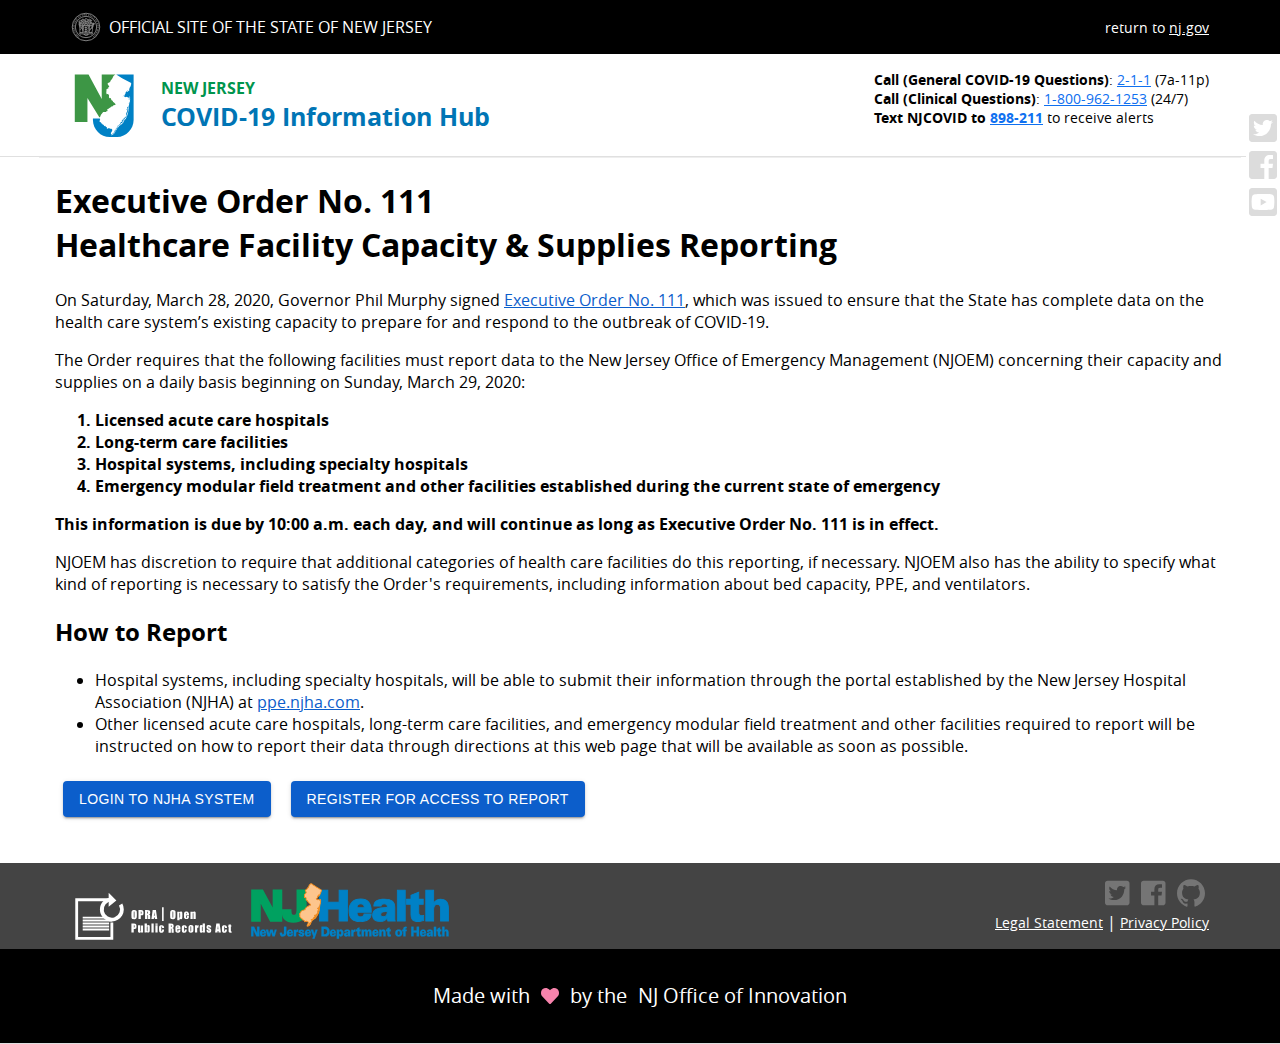
==== commit 031cfc7f: "Add buttons" ====
--- a/docs/index.html
+++ b/docs/index.html
@@ -52,6 +52,52 @@
 
     main a {
       color: #0c5ecb;
+    }
+
+    main a.button {
+      margin: 8px;
+      color: #fff;
+      background-color: #0c5ecb;
+      box-shadow: 0px 3px 1px -2px rgba(0, 0, 0, 0.2), 0px 2px 2px 0px rgba(0, 0, 0, 0.14), 0px 1px 5px 0px rgba(0, 0, 0, 0.12);
+      padding: 6px 16px;
+      font-size: 0.875rem;
+      min-width: 64px;
+      box-sizing: border-box;
+      transition: background-color 250ms cubic-bezier(0.4, 0, 0.2, 1) 0ms, box-shadow 250ms cubic-bezier(0.4, 0, 0.2, 1) 0ms, border 250ms cubic-bezier(0.4, 0, 0.2, 1) 0ms;
+      font-family: "Roboto", "Helvetica", "Arial", sans-serif;
+      font-weight: 500;
+      line-height: 1.75;
+      border-radius: 4px;
+      letter-spacing: 0.02857em;
+      text-transform: uppercase;
+      border: 0;
+      cursor: pointer;
+      display: inline-flex;
+      outline: 0;
+      position: relative;
+      align-items: center;
+      user-select: none;
+      vertical-align: middle;
+      -moz-appearance: none;
+      justify-content: center;
+      text-decoration: none;
+      -webkit-appearance: none;
+      -webkit-tap-highlight-color: transparent;
+    }
+
+    main a.button:hover {
+      background-color: rgb(17, 82, 147);
+    }
+
+    main a.button span {
+      width: 100%;
+      display: inherit;
+      align-items: inherit;
+      justify-content: inherit;
+    }
+
+    .buttons {
+      margin: 1em 0;
     }
 
     .l-container {
@@ -277,11 +323,17 @@
           established by the New Jersey Hospital Association (NJHA) at <a href="https://ppe.njha.com">ppe.njha.com</a>.
         </li>
         <li>
-          Other licensed acute care hospitals, long-term care facilities, and emergency modular field treatment and other
-          facilities required to report will be instructed on how to report their data through directions at this web page
+          Other licensed acute care hospitals, long-term care facilities, and emergency modular field treatment and
+          other
+          facilities required to report will be instructed on how to report their data through directions at this web
+          page
           that will be available as soon as possible.
         </li>
       </ul>
+      <div class="buttons">
+        <a class="button" href="https://ppe.njha.com/"><span>Login to NJHA System</span></a>
+        <a class="button" href="./register/"><span>Register for Access to Report</span></a>
+      </div>
       <br />
     </main>
 
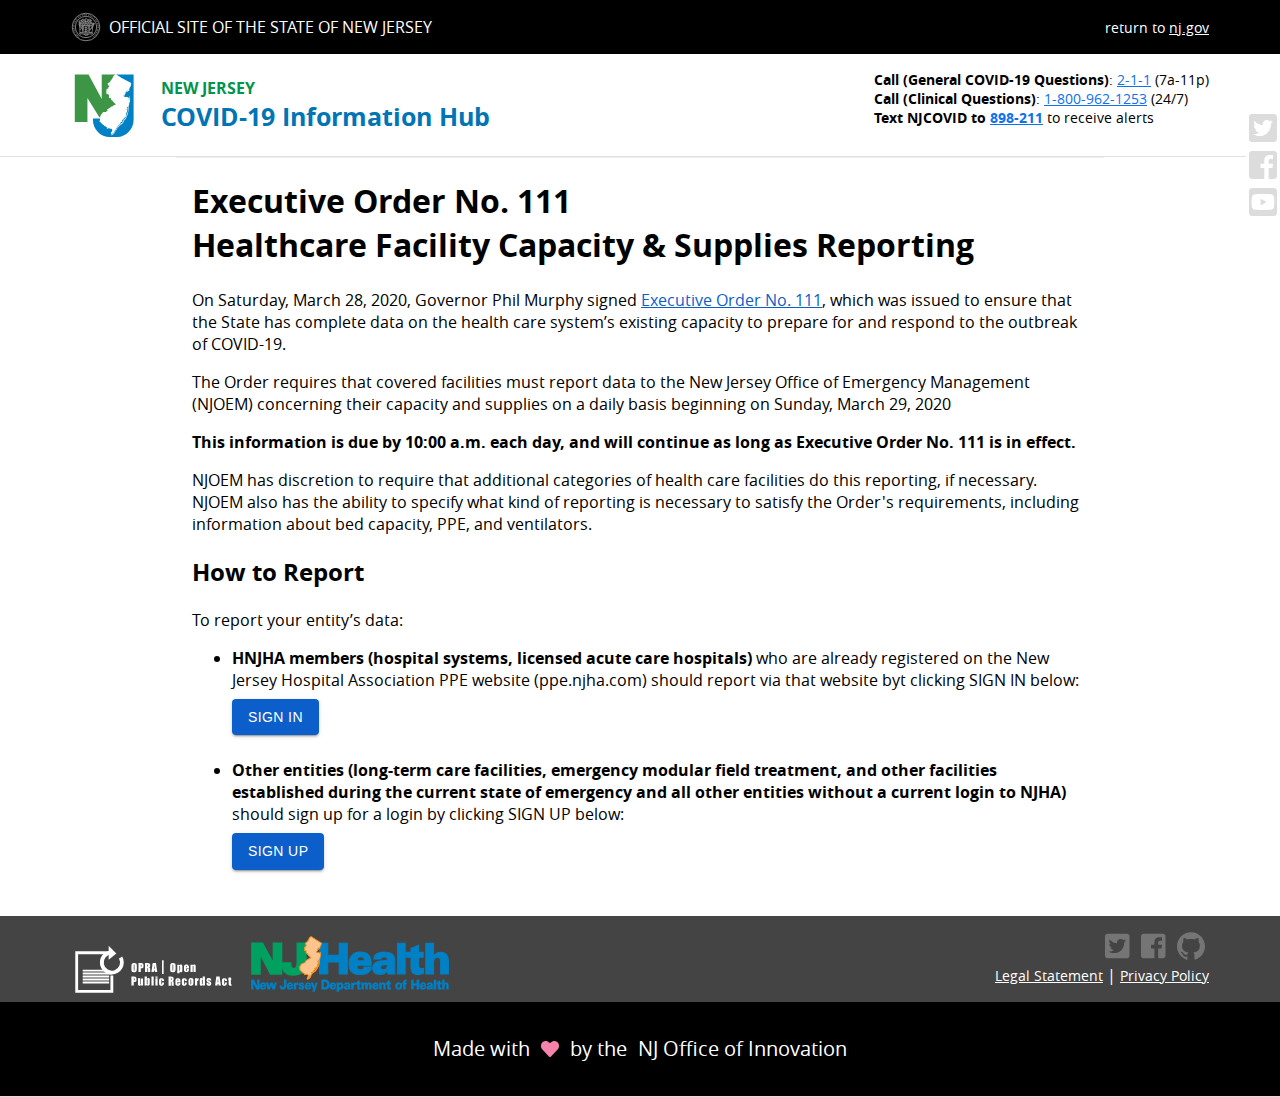
==== commit 9df52249: "Content, CSS" ====
--- a/docs/index.html
+++ b/docs/index.html
@@ -55,7 +55,7 @@
     }
 
     main a.button {
-      margin: 8px;
+      margin: 8px 0;
       color: #fff;
       background-color: #0c5ecb;
       box-shadow: 0px 3px 1px -2px rgba(0, 0, 0, 0.2), 0px 2px 2px 0px rgba(0, 0, 0, 0.14), 0px 1px 5px 0px rgba(0, 0, 0, 0.12);
@@ -108,29 +108,29 @@
       width: 100%;
     }
 
-    @media (min-width: 48rem) {
+    @media (min-width: 56rem) {
       .l-container {
-        width: 48rem;
+        width: 56rem;
         padding-left: 1rem;
         padding-right: 1rem;
       }
     }
 
-    @media (min-width: 62rem) {
+    /* @media (min-width: 62rem) {
       .l-container {
         width: 62rem;
         padding-left: 1rem;
         padding-right: 1rem;
       }
-    }
-
-    @media (min-width: 75rem) {
+    } */
+
+    /* @media (min-width: 75rem) {
       .l-container {
         width: 73.125rem;
         padding-left: 1rem;
         padding-right: 1rem;
       }
-    }
+    } */
 
     .state-seal {
       height: 40px;
@@ -297,16 +297,9 @@
         to the outbreak of COVID-19.
       </p>
       <p>
-        The Order requires that the following facilities must report data to the New Jersey Office of Emergency
-        Management (NJOEM) concerning their capacity and supplies on a daily basis beginning on Sunday, March 29, 2020:
+        The Order requires that covered facilities must report data to the New Jersey Office of Emergency Management
+        (NJOEM) concerning their capacity and supplies on a daily basis beginning on Sunday, March 29, 2020
       </p>
-      <ol style="font-weight: bold;">
-        <li>Licensed acute care hospitals</li>
-        <li>Long-term care facilities</li>
-        <li>Hospital systems, including specialty hospitals</li>
-        <li>Emergency modular field treatment and other facilities established during the current state of emergency
-        </li>
-      </ol>
       <p style="font-weight: bold;">
         This information is due by 10:00 a.m. each day, and will continue as long as Executive Order No. 111 is in
         effect.
@@ -317,23 +310,27 @@
         requirements, including information about bed capacity, PPE, and ventilators.
       </p>
       <h2>How to Report</h2>
+      <p>To report your entity’s data:</p>
       <ul>
         <li>
-          Hospital systems, including specialty hospitals, will be able to submit their information through the portal
-          established by the New Jersey Hospital Association (NJHA) at <a href="https://ppe.njha.com">ppe.njha.com</a>.
-        </li>
-        <li>
-          Other licensed acute care hospitals, long-term care facilities, and emergency modular field treatment and
-          other
-          facilities required to report will be instructed on how to report their data through directions at this web
-          page
-          that will be available as soon as possible.
+          <strong>HNJHA members (hospital systems, licensed acute care hospitals)</strong> who are already registered on
+          the New Jersey Hospital Association PPE website (ppe.njha.com) should report via that website byt clicking
+          SIGN IN below:
+          <br />
+          <a class="button" href="https://ppe.njha.com/"><span>SIGN IN</span></a>
         </li>
       </ul>
-      <div class="buttons">
-        <a class="button" href="https://ppe.njha.com/"><span>Login to NJHA System</span></a>
-        <a class="button" href="./register/"><span>Register for Access to Report</span></a>
-      </div>
+      <ul>
+        <li>
+          <strong>Other entities (long-term care facilities, emergency modular field treatment, and other facilities
+            established
+            during the current state of emergency and all other entities without a current login to NJHA)</strong>
+          should sign up
+          for a login by clicking SIGN UP below:
+          <br />
+          <a class="button" href="./register/"><span>SIGN UP</span></a>
+        </li>
+      </ul>
       <br />
     </main>
 
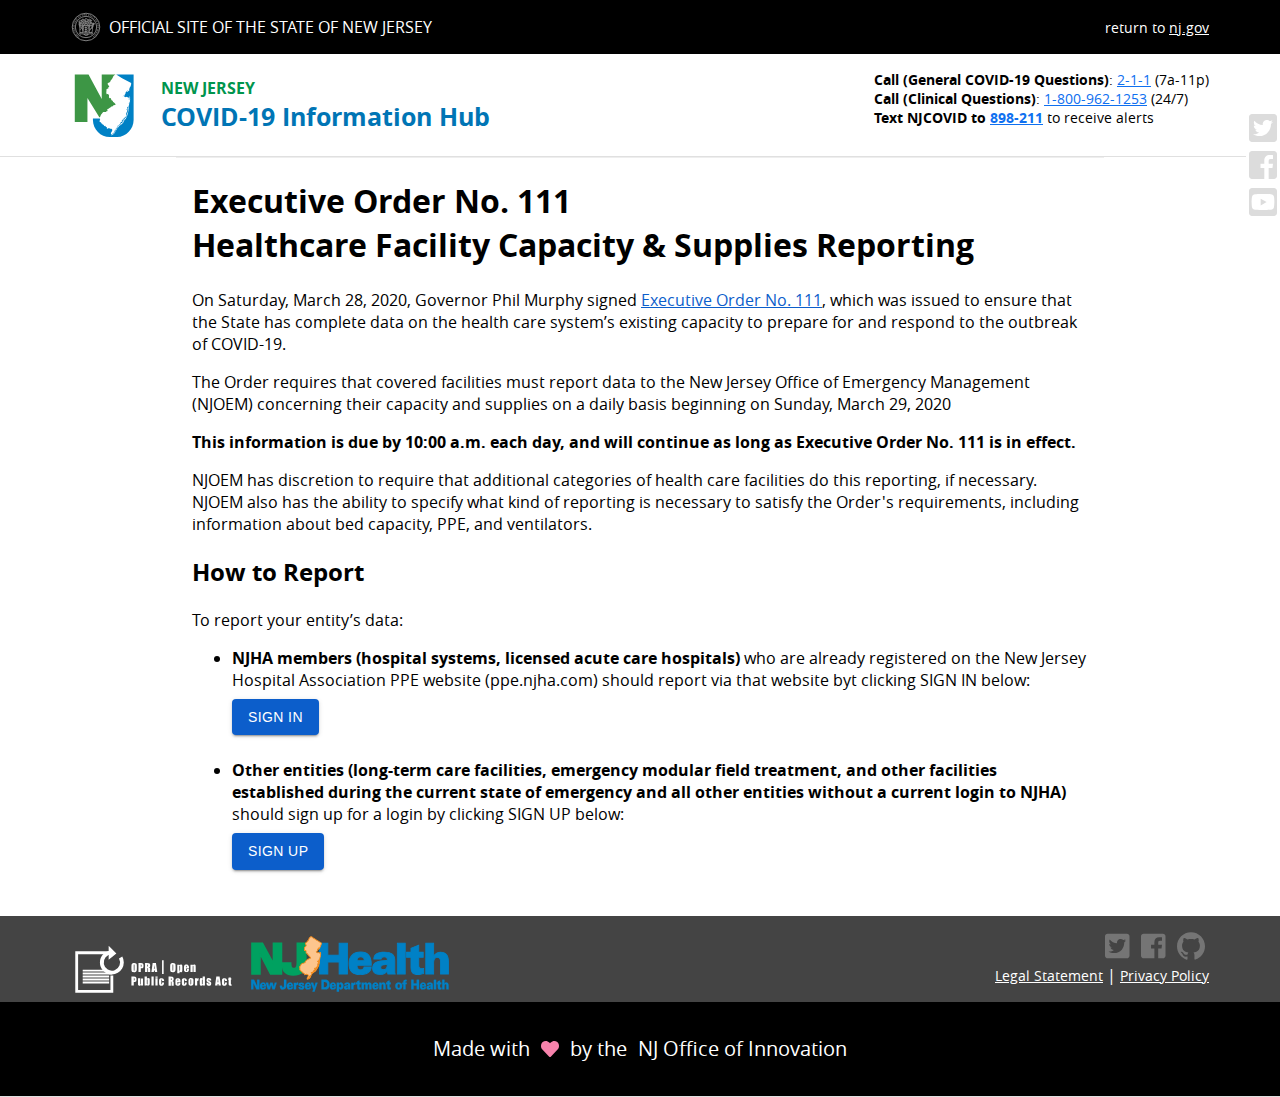
==== commit efc17bc1: "Typo" ====
--- a/docs/index.html
+++ b/docs/index.html
@@ -313,7 +313,7 @@
       <p>To report your entity’s data:</p>
       <ul>
         <li>
-          <strong>HNJHA members (hospital systems, licensed acute care hospitals)</strong> who are already registered on
+          <strong>NJHA members (hospital systems, licensed acute care hospitals)</strong> who are already registered on
           the New Jersey Hospital Association PPE website (ppe.njha.com) should report via that website byt clicking
           SIGN IN below:
           <br />
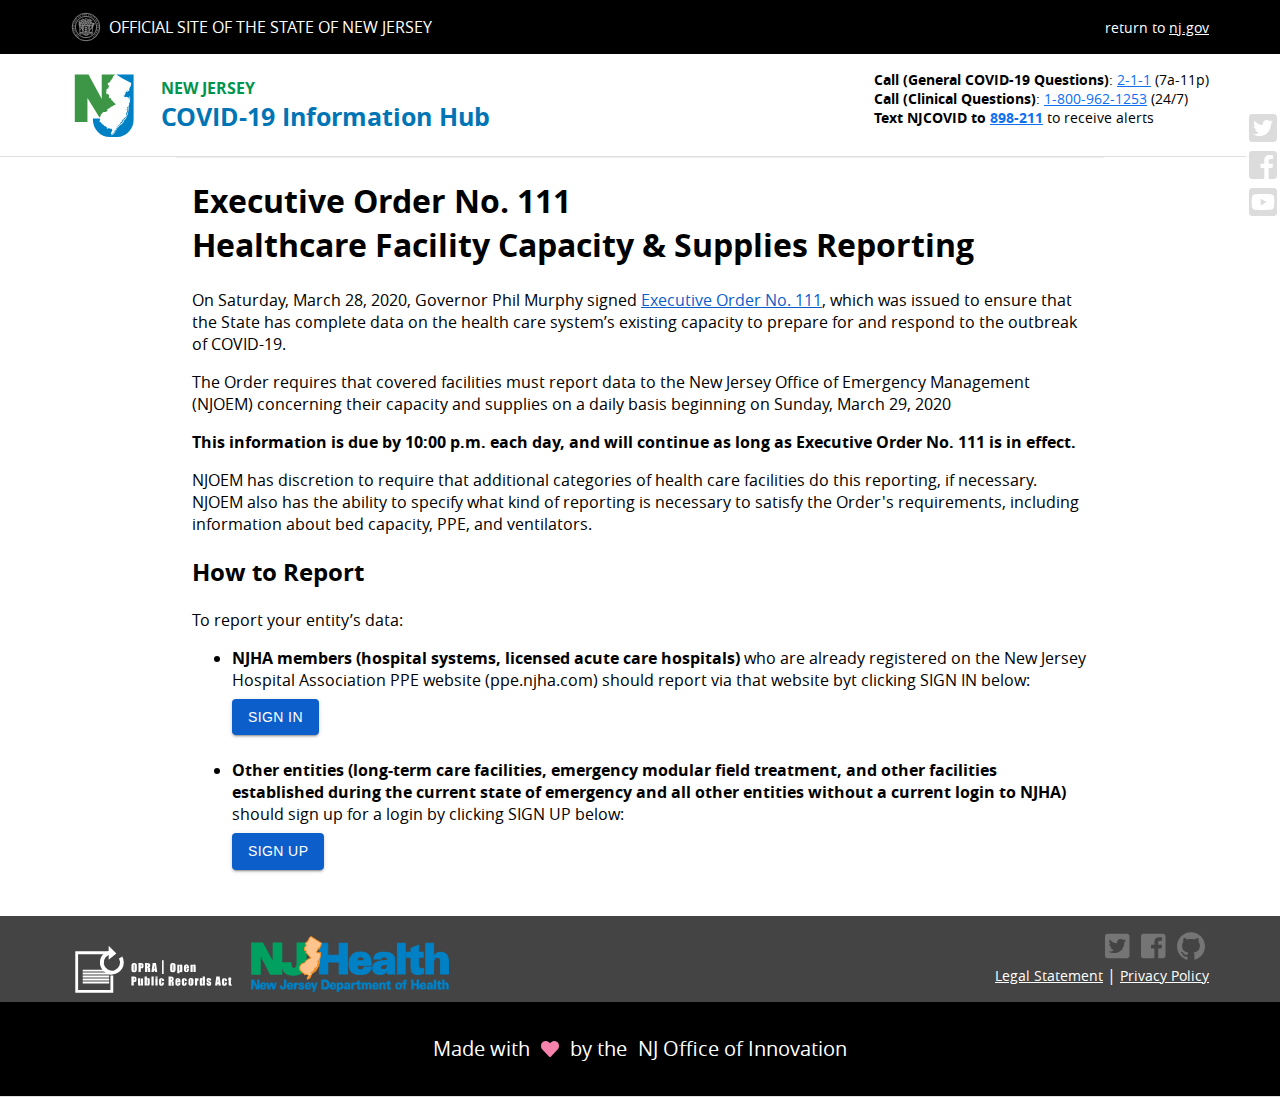
==== commit defa7828: "Update index.html" ====
--- a/docs/index.html
+++ b/docs/index.html
@@ -3,6 +3,16 @@
 
 <head>
   <meta charset="utf-8" />
+  <!-- Global site tag (gtag.js) - Google Analytics -->
+  <script async src="https://www.googletagmanager.com/gtag/js?id=UA-140253594-7"></script>
+  <script>
+    window.dataLayer = window.dataLayer || [];
+    function gtag() { dataLayer.push(arguments); }
+    gtag('js', new Date());
+
+    gtag('config', 'UA-140253594-7');
+  </script>
+
   <meta http-equiv="Content-Type" content="text/html; charset=utf-8" />
   <meta http-equiv="X-UA-Compatible" content="IE=edge">
   <meta name="viewport" content="minimum-scale=1, initial-scale=1, width=device-width, shrink-to-fit=no, minimal-ui" />
@@ -37,15 +47,21 @@
     body {
       margin: 0;
       padding: 0;
+      height: 100%;
     }
 
     .wrapper {
       display: flex;
-      flex-flow: column;
+      flex-direction: column;
+      height: 100%;
+    }
+
+    #footer {
+      flex-shrink: 0;
     }
 
     main {
-      flex: 1;
+      flex: 1 0 auto;
       border-top: 1px solid #eee;
       font-family: "Open Sans";
     }
@@ -94,10 +110,6 @@
       display: inherit;
       align-items: inherit;
       justify-content: inherit;
-    }
-
-    .buttons {
-      margin: 1em 0;
     }
 
     .l-container {
@@ -301,7 +313,7 @@
         (NJOEM) concerning their capacity and supplies on a daily basis beginning on Sunday, March 29, 2020
       </p>
       <p style="font-weight: bold;">
-        This information is due by 10:00 a.m. each day, and will continue as long as Executive Order No. 111 is in
+        This information is due by 10:00 p.m. each day, and will continue as long as Executive Order No. 111 is in
         effect.
       </p>
       <p>
@@ -334,7 +346,7 @@
       <br />
     </main>
 
-    <div class="covid19-header-footer">
+    <div id="footer" class="covid19-header-footer">
       <footer class="Footer" data-ya-scope="footer">
         <div class="Footer-top">
           <div class="Footer-container l-container">
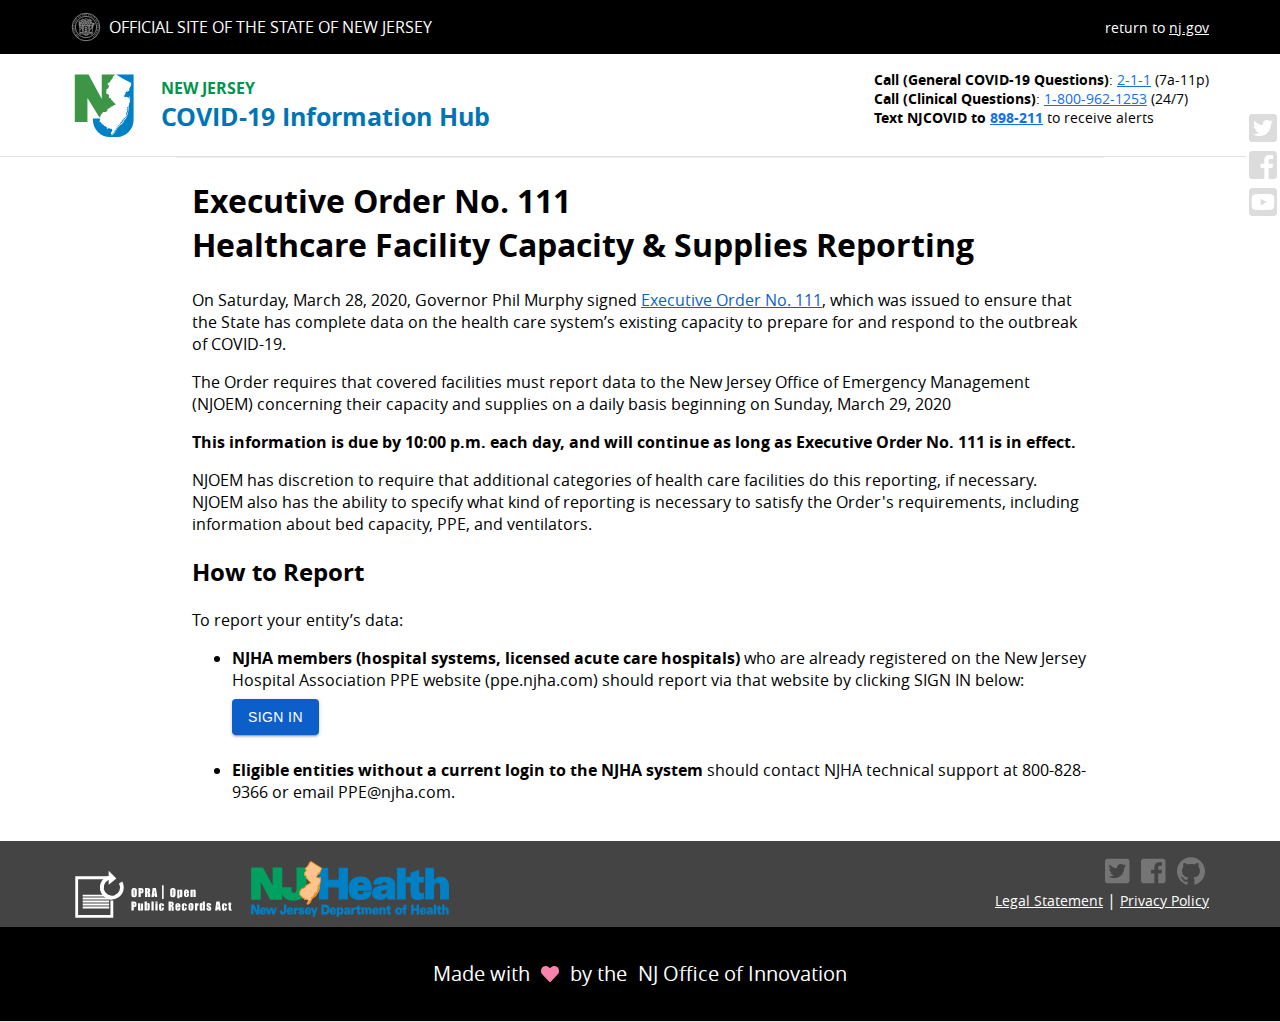
==== commit 04078a4d: "Update index.html" ====
--- a/docs/index.html
+++ b/docs/index.html
@@ -326,7 +326,7 @@
       <ul>
         <li>
           <strong>NJHA members (hospital systems, licensed acute care hospitals)</strong> who are already registered on
-          the New Jersey Hospital Association PPE website (ppe.njha.com) should report via that website byt clicking
+          the New Jersey Hospital Association PPE website (ppe.njha.com) should report via that website by clicking
           SIGN IN below:
           <br />
           <a class="button" href="https://ppe.njha.com/"><span>SIGN IN</span></a>
@@ -334,13 +334,9 @@
       </ul>
       <ul>
         <li>
-          <strong>Other entities (long-term care facilities, emergency modular field treatment, and other facilities
-            established
-            during the current state of emergency and all other entities without a current login to NJHA)</strong>
-          should sign up
-          for a login by clicking SIGN UP below:
+          <strong>Eligible entities without a current login to the NJHA system </strong>
+          should contact NJHA technical support at 800-828-9366 or email PPE@njha.com.  
           <br />
-          <a class="button" href="./register/"><span>SIGN UP</span></a>
         </li>
       </ul>
       <br />
